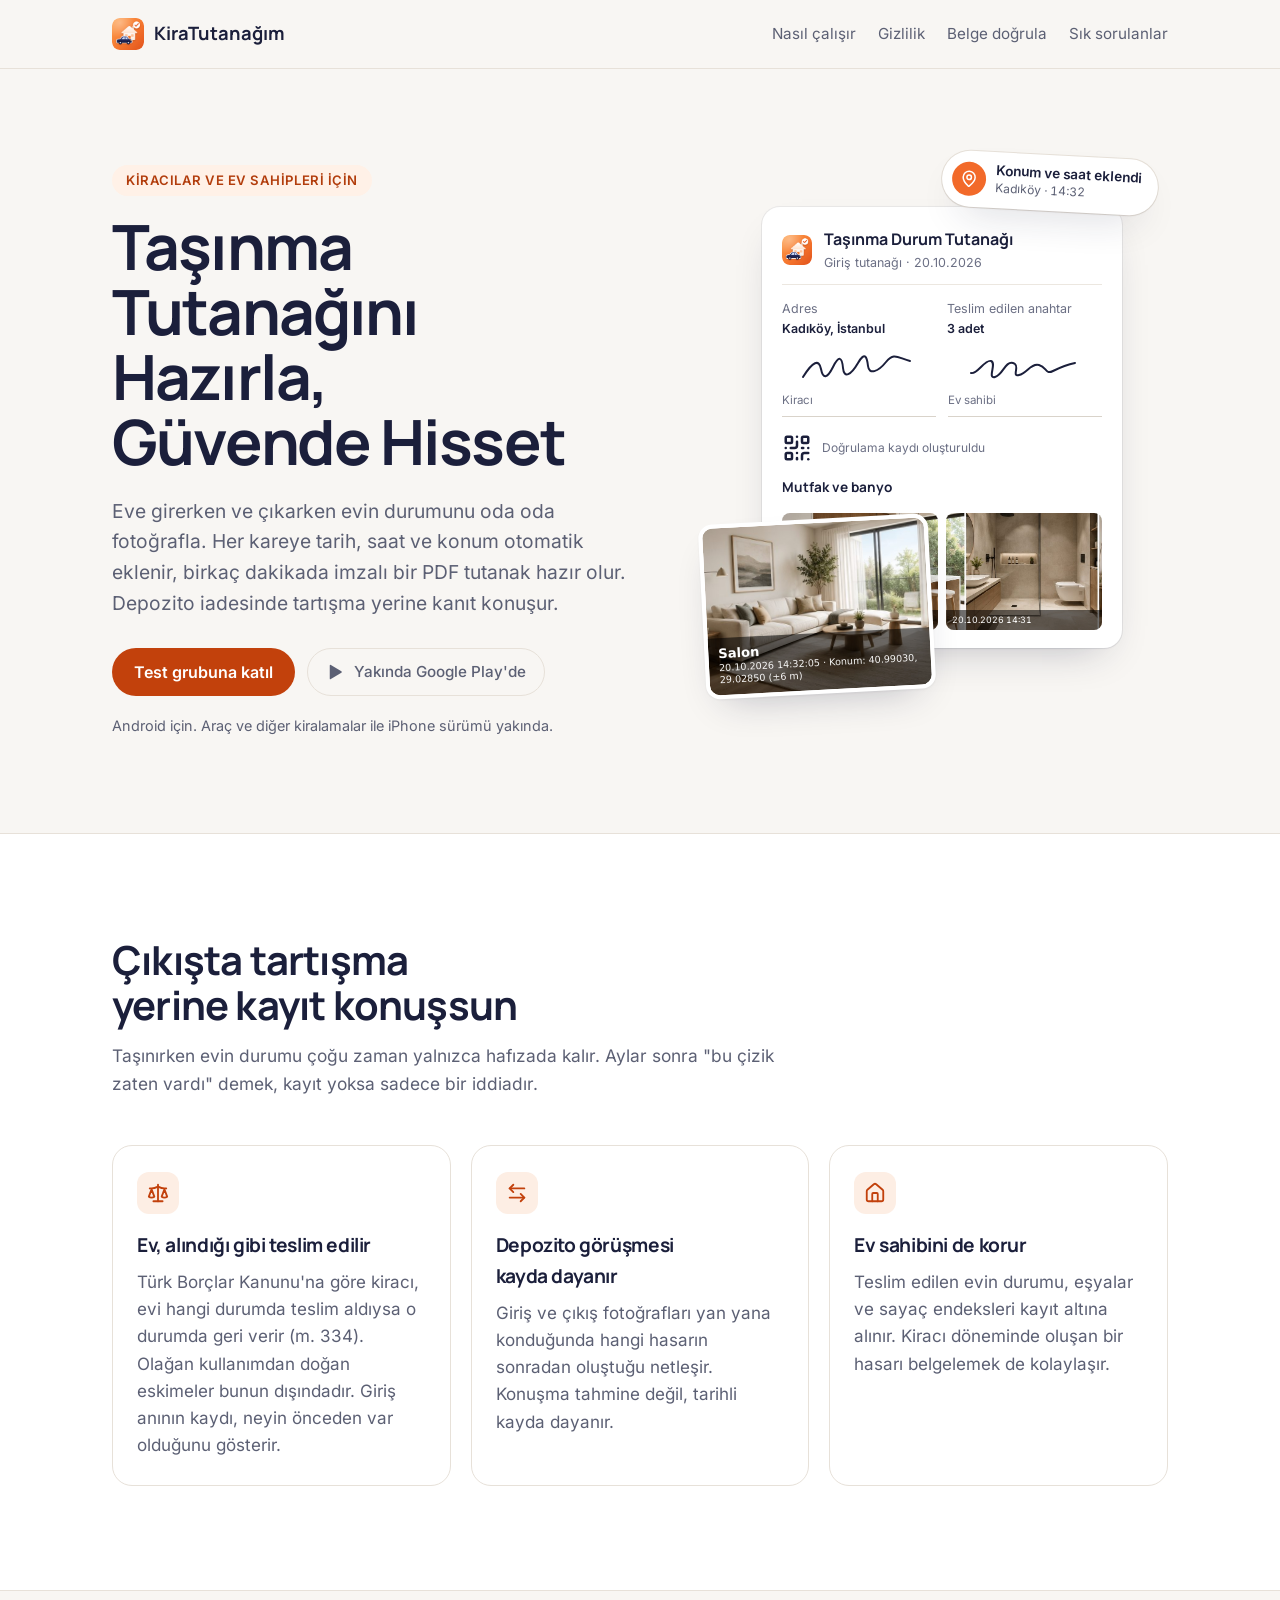
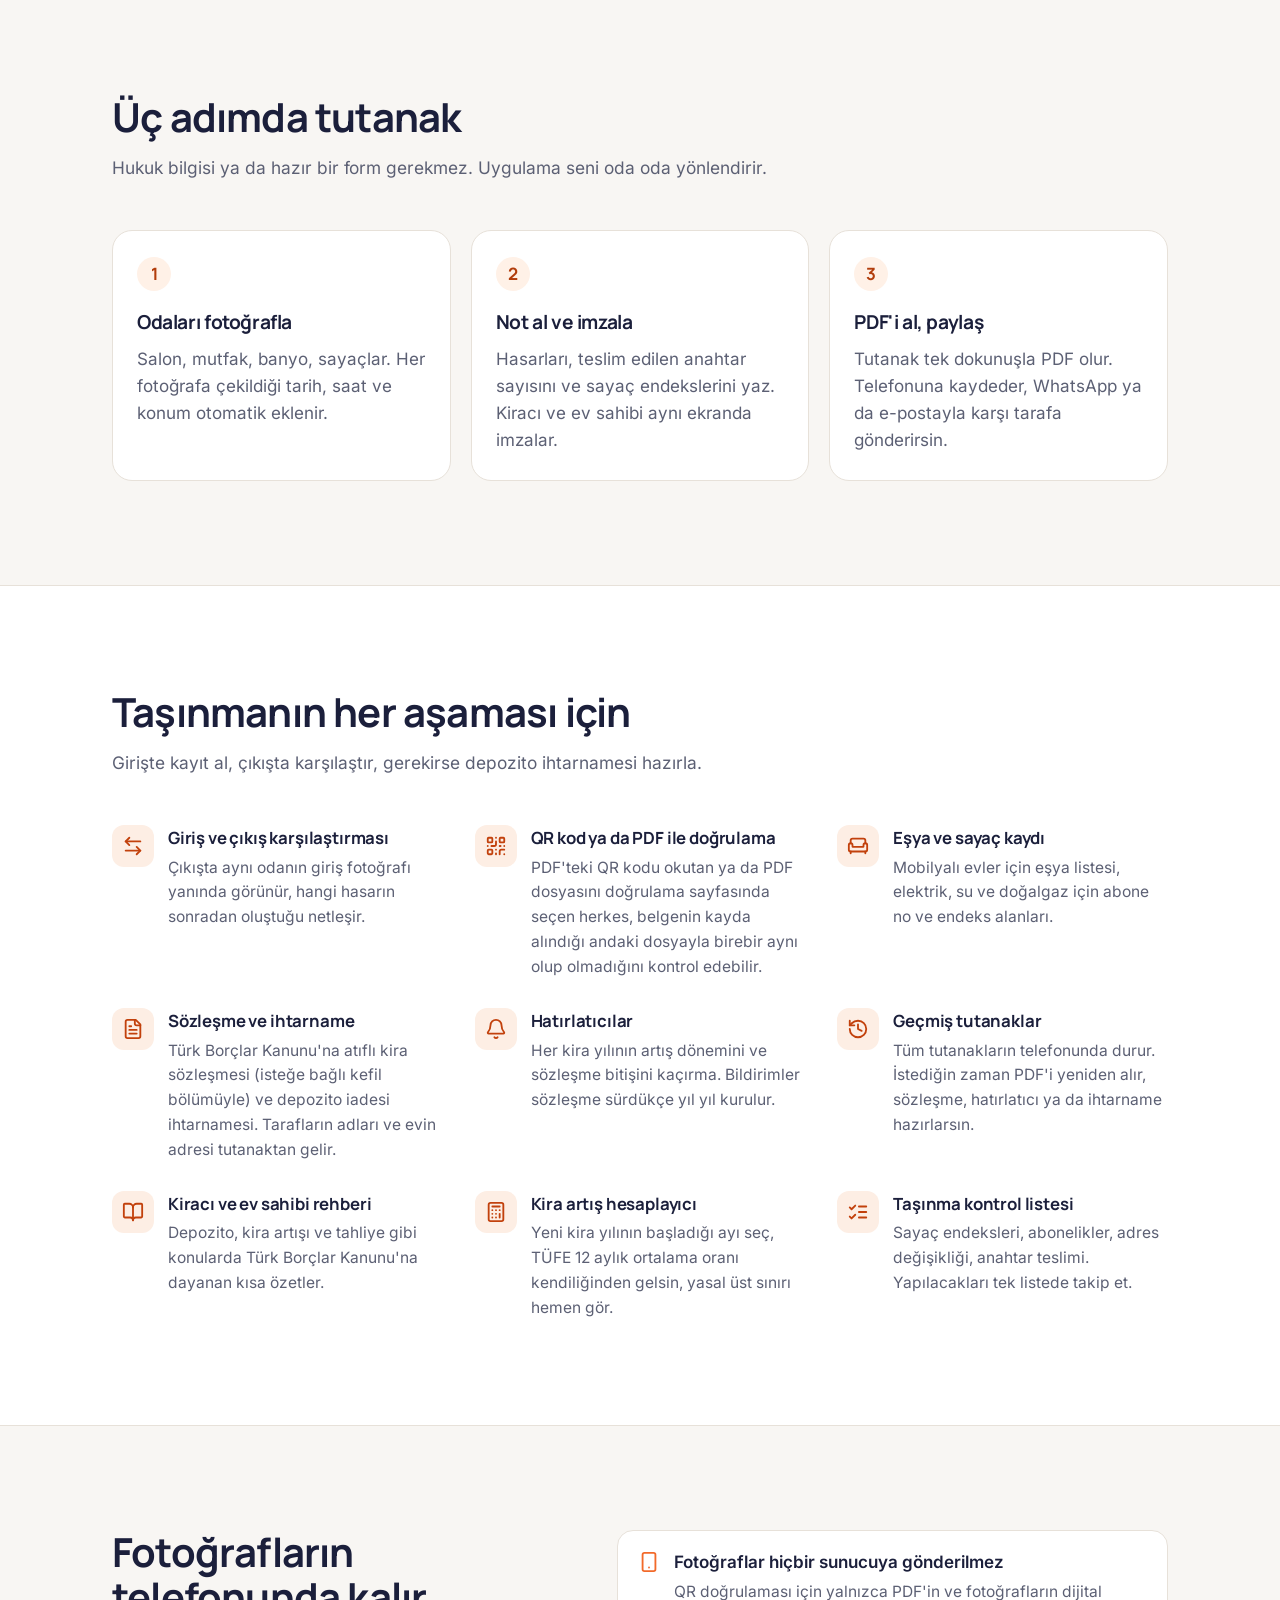
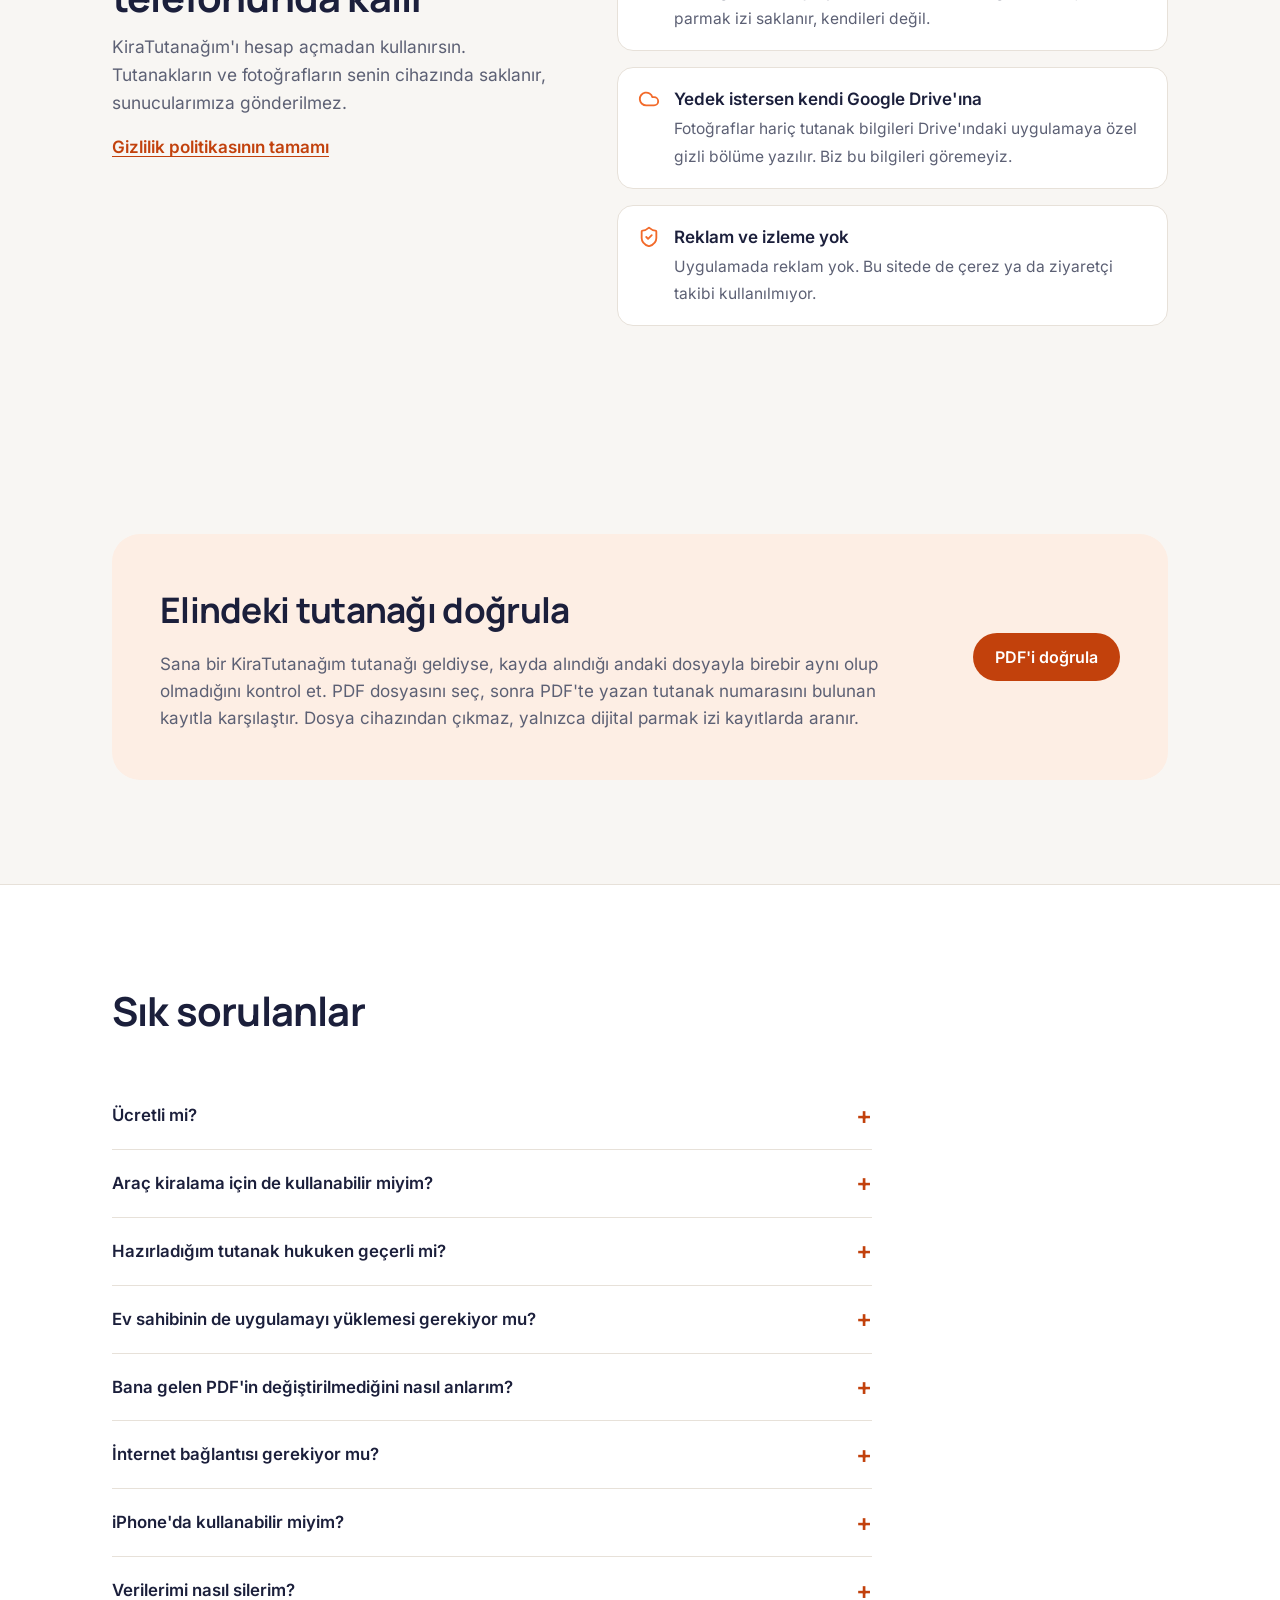
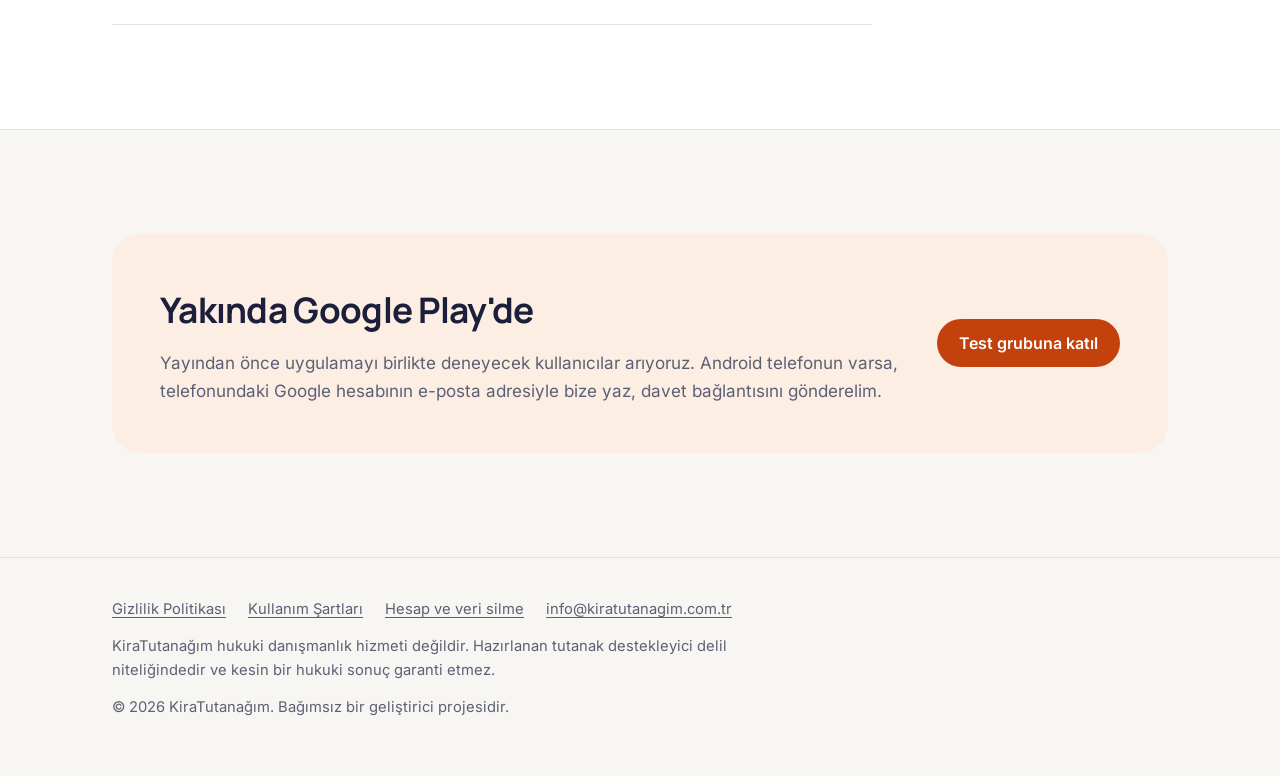
==== index.html @ 094bac18 "Site: doğrulama iddiaları gerçekte yapılanla birebir, ziyaretçi verisi KVKK bölümünde, Android yedeğ" ====
<!doctype html>
<html lang="tr">
<head>
<meta charset="utf-8">
<meta name="viewport" content="width=device-width, initial-scale=1">
<title>KiraTutanağım | Fotoğraflı, zaman damgalı taşınma tutanağı</title>
<meta name="description" content="Eve girerken ve çıkarken evin durumunu fotoğrafla. Her kareye tarih, saat ve konum eklenir, birkaç dakikada imzalı bir PDF tutanak hazır olur.">
<link rel="canonical" href="https://kiratutanagim.com.tr/">
<meta property="og:type" content="website">
<meta property="og:locale" content="tr_TR">
<meta property="og:site_name" content="KiraTutanağım">
<meta property="og:title" content="KiraTutanağım | Taşınma Tutanağını Hazırla, Güvende Hisset">
<meta property="og:description" content="Fotoğraflı, tarih ve konum damgalı taşınma tutanağını birkaç dakikada PDF olarak hazırla.">
<meta property="og:url" content="https://kiratutanagim.com.tr/">
<meta property="og:image" content="https://kiratutanagim.com.tr/assets/img/og.jpg">
<meta name="twitter:card" content="summary_large_image">
<meta name="theme-color" content="#f7f7f5" media="(prefers-color-scheme: light)">
<meta name="theme-color" content="#0e0f14" media="(prefers-color-scheme: dark)">
<link rel="icon" type="image/png" sizes="32x32" href="assets/img/favicon-32.png">
<link rel="apple-touch-icon" href="assets/img/apple-touch-icon.png">
<link rel="stylesheet" href="assets/site.css">
<script type="application/ld+json">{"@context":"https://schema.org","@type":"WebSite","name":"KiraTutanağım","alternateName":"Kira Tutanağım","url":"https://kiratutanagim.com.tr/","inLanguage":"tr-TR"}</script>
</head>
<body>

<svg width="0" height="0" style="position:absolute" aria-hidden="true">
  <defs>
    <symbol id="i-camera" viewBox="0 0 24 24" fill="none" stroke="currentColor" stroke-width="2" stroke-linecap="round" stroke-linejoin="round"><path d="M14.5 4h-5L7 7H4a2 2 0 0 0-2 2v9a2 2 0 0 0 2 2h16a2 2 0 0 0 2-2V9a2 2 0 0 0-2-2h-3l-2.5-3z"/><circle cx="12" cy="13" r="3"/></symbol>
    <symbol id="i-compare" viewBox="0 0 24 24" fill="none" stroke="currentColor" stroke-width="2" stroke-linecap="round" stroke-linejoin="round"><path d="M8 3 4 7l4 4"/><path d="M4 7h16"/><path d="m16 21 4-4-4-4"/><path d="M20 17H4"/></symbol>
    <symbol id="i-qr" viewBox="0 0 24 24" fill="none" stroke="currentColor" stroke-width="2" stroke-linecap="round" stroke-linejoin="round"><rect width="5" height="5" x="3" y="3" rx="1"/><rect width="5" height="5" x="16" y="3" rx="1"/><rect width="5" height="5" x="3" y="16" rx="1"/><path d="M21 16h-3a2 2 0 0 0-2 2v3"/><path d="M21 21v.01"/><path d="M12 7v3a2 2 0 0 1-2 2H7"/><path d="M3 12h.01"/><path d="M12 3h.01"/><path d="M12 16v.01"/><path d="M16 12h1"/><path d="M21 12v.01"/><path d="M12 21v-1"/></symbol>
    <symbol id="i-sofa" viewBox="0 0 24 24" fill="none" stroke="currentColor" stroke-width="2" stroke-linecap="round" stroke-linejoin="round"><path d="M20 9V6a2 2 0 0 0-2-2H6a2 2 0 0 0-2 2v3"/><path d="M2 16a2 2 0 0 0 2 2h16a2 2 0 0 0 2-2v-5a2 2 0 0 0-4 0v1.5a.5.5 0 0 1-.5.5h-11a.5.5 0 0 1-.5-.5V11a2 2 0 0 0-4 0z"/><path d="M4 18v2"/><path d="M20 18v2"/></symbol>
    <symbol id="i-file" viewBox="0 0 24 24" fill="none" stroke="currentColor" stroke-width="2" stroke-linecap="round" stroke-linejoin="round"><path d="M15 2H6a2 2 0 0 0-2 2v16a2 2 0 0 0 2 2h12a2 2 0 0 0 2-2V7Z"/><path d="M14 2v4a2 2 0 0 0 2 2h4"/><path d="M10 9H8"/><path d="M16 13H8"/><path d="M16 17H8"/></symbol>
    <symbol id="i-bell" viewBox="0 0 24 24" fill="none" stroke="currentColor" stroke-width="2" stroke-linecap="round" stroke-linejoin="round"><path d="M10.268 21a2 2 0 0 0 3.464 0"/><path d="M3.262 15.326A1 1 0 0 0 4 17h16a1 1 0 0 0 .74-1.673C19.41 13.956 18 12.499 18 8A6 6 0 0 0 6 8c0 4.499-1.411 5.956-2.738 7.326"/></symbol>
    <symbol id="i-phone" viewBox="0 0 24 24" fill="none" stroke="currentColor" stroke-width="2" stroke-linecap="round" stroke-linejoin="round"><rect width="14" height="20" x="5" y="2" rx="2"/><path d="M12 18h.01"/></symbol>
    <symbol id="i-cloud" viewBox="0 0 24 24" fill="none" stroke="currentColor" stroke-width="2" stroke-linecap="round" stroke-linejoin="round"><path d="M17.5 19H9a7 7 0 1 1 6.71-9h1.79a4.5 4.5 0 1 1 0 9Z"/></symbol>
    <symbol id="i-shield" viewBox="0 0 24 24" fill="none" stroke="currentColor" stroke-width="2" stroke-linecap="round" stroke-linejoin="round"><path d="M20 13c0 5-3.5 7.5-7.66 8.95a1 1 0 0 1-.67-.01C7.5 20.5 4 18 4 13V6a1 1 0 0 1 1-1c2 0 4.5-1.2 6.24-2.72a1.17 1.17 0 0 1 1.52 0C14.51 3.81 17 5 19 5a1 1 0 0 1 1 1z"/><path d="m9 12 2 2 4-4"/></symbol>
    <symbol id="i-history" viewBox="0 0 24 24" fill="none" stroke="currentColor" stroke-width="2" stroke-linecap="round" stroke-linejoin="round"><path d="M3 12a9 9 0 1 0 9-9 9.75 9.75 0 0 0-6.74 2.74L3 8"/><path d="M3 3v5h5"/><path d="M12 7v5l4 2"/></symbol>
    <symbol id="i-play" viewBox="0 0 24 24" fill="currentColor"><path d="M5 3.5v17a1 1 0 0 0 1.5.86l14-8.5a1 1 0 0 0 0-1.72l-14-8.5A1 1 0 0 0 5 3.5Z"/></symbol>
    <symbol id="i-pin" viewBox="0 0 24 24" fill="none" stroke="currentColor" stroke-width="2" stroke-linecap="round" stroke-linejoin="round"><path d="M20 10c0 4.993-5.539 10.193-7.399 11.799a1 1 0 0 1-1.202 0C9.539 20.193 4 14.993 4 10a8 8 0 0 1 16 0"/><circle cx="12" cy="10" r="3"/></symbol>
    <symbol id="i-book" viewBox="0 0 24 24" fill="none" stroke="currentColor" stroke-width="2" stroke-linecap="round" stroke-linejoin="round"><path d="M12 7v14"/><path d="M3 18a1 1 0 0 1-1-1V4a1 1 0 0 1 1-1h5a4 4 0 0 1 4 4 4 4 0 0 1 4-4h5a1 1 0 0 1 1 1v13a1 1 0 0 1-1 1h-6a3 3 0 0 0-3 3 3 3 0 0 0-3-3z"/></symbol>
    <symbol id="i-calc" viewBox="0 0 24 24" fill="none" stroke="currentColor" stroke-width="2" stroke-linecap="round" stroke-linejoin="round"><rect width="16" height="20" x="4" y="2" rx="2"/><path d="M8 6h8"/><path d="M16 14v4"/><path d="M16 10h.01"/><path d="M12 10h.01"/><path d="M8 10h.01"/><path d="M12 14h.01"/><path d="M8 14h.01"/><path d="M12 18h.01"/><path d="M8 18h.01"/></symbol>
    <symbol id="i-list" viewBox="0 0 24 24" fill="none" stroke="currentColor" stroke-width="2" stroke-linecap="round" stroke-linejoin="round"><path d="m3 17 2 2 4-4"/><path d="m3 7 2 2 4-4"/><path d="M13 6h8"/><path d="M13 12h8"/><path d="M13 18h8"/></symbol>
    <symbol id="i-scale" viewBox="0 0 24 24" fill="none" stroke="currentColor" stroke-width="2" stroke-linecap="round" stroke-linejoin="round"><path d="m16 16 3-8 3 8c-.87.65-1.92 1-3 1s-2.13-.35-3-1Z"/><path d="m2 16 3-8 3 8c-.87.65-1.92 1-3 1s-2.13-.35-3-1Z"/><path d="M7 21h10"/><path d="M12 3v18"/><path d="M3 7h2c2 0 5-1 7-2 2 1 5 2 7 2h2"/></symbol>
    <symbol id="i-house" viewBox="0 0 24 24" fill="none" stroke="currentColor" stroke-width="2" stroke-linecap="round" stroke-linejoin="round"><path d="M15 21v-8a1 1 0 0 0-1-1h-4a1 1 0 0 0-1 1v8"/><path d="M3 10a2 2 0 0 1 .709-1.528l7-5.999a2 2 0 0 1 2.582 0l7 5.999A2 2 0 0 1 21 10v9a2 2 0 0 1-2 2H5a2 2 0 0 1-2-2z"/></symbol>
  </defs>
</svg>

<header class="site-header">
  <div class="wrap">
    <a class="brand" href="./"><img src="assets/img/icon-192.png" alt="" width="32" height="32">KiraTutanağım</a>
    <nav class="site-nav" aria-label="Ana menü">
      <a class="nav-optional" href="#nasil">Nasıl çalışır</a>
      <a href="gizlilik/">Gizlilik</a>
      <a href="#dogrula">Belge doğrula</a>
      <a href="#sss">Sık sorulanlar</a>
    </nav>
  </div>
</header>

<main>
  <section class="hero">
    <div class="wrap">
      <div>
        <span class="eyebrow">Kiracılar ve ev sahipleri için</span>
        <h1>Taşınma Tutanağını Hazırla, Güvende Hisset</h1>
        <p class="lead">Eve girerken ve çıkarken evin durumunu oda oda fotoğrafla. Her kareye tarih, saat ve konum otomatik eklenir, birkaç dakikada imzalı bir PDF tutanak hazır olur. Depozito iadesinde tartışma yerine kanıt konuşur.</p>
        <div class="cta-row">
          <a class="btn btn-primary" href="mailto:info@kiratutanagim.com.tr?subject=Test%20grubuna%20kat%C4%B1lmak%20istiyorum&amp;body=Merhaba%2C%20KiraKan%C4%B1t%20kapal%C4%B1%20testine%20kat%C4%B1lmak%20istiyorum.%0A%0AAndroid%20telefonumdaki%20Google%20hesab%C4%B1m%C4%B1n%20e-postas%C4%B1%3A%20">Test grubuna katıl</a>
          <span class="play-soon"><svg class="icon" aria-hidden="true"><use href="#i-play"/></svg>Yakında Google Play'de</span>
        </div>
        <p class="note">Android için. Araç ve diğer kiralamalar ile iPhone sürümü yakında.</p>
      </div>

      <div class="hero-visual">
        <div class="doc-card" role="img" aria-label="Örnek bir KiraTutanağım tutanağı: oda fotoğrafları, iki tarafın imzası ve doğrulama kodu.">
          <div class="doc-head">
            <img src="assets/img/icon-192.png" alt="" width="30" height="30">
            <div><strong>Taşınma Durum Tutanağı</strong><span>Giriş tutanağı · 20.10.2026</span></div>
          </div>
          <div class="doc-meta">
            <div><span>Adres</span><b>Kadıköy, İstanbul</b></div>
            <div><span>Teslim edilen anahtar</span><b>3 adet</b></div>
          </div>
          <div class="doc-sign">
            <div><svg viewBox="0 0 120 34" aria-hidden="true"><path d="M4 24c10-16 16-18 18-8s6 10 12-2 9-10 10 1 8 7 15-5 9-6 10 3 10 6 18-4 12-4 24-1"/></svg><small>Kiracı</small></div>
            <div><svg viewBox="0 0 120 34" aria-hidden="true"><path d="M6 20c6 2 14-14 20-12s-4 18 4 16 10-16 18-14-2 14 6 12 12-12 20-10 6 10 14 6 12-6 22-8"/></svg><small>Ev sahibi</small></div>
          </div>
          <div class="doc-foot">
            <svg class="doc-qr" aria-hidden="true"><use href="#i-qr"/></svg>
            <span>Doğrulama kaydı oluşturuldu</span>
          </div>
          <div class="doc-room">Mutfak ve banyo</div>
          <div class="doc-photos">
            <div class="doc-photo"><img src="assets/img/mutfak.jpg" alt="" width="512" height="512"><span>20.10.2026 14:28</span></div>
            <div class="doc-photo"><img src="assets/img/banyo.jpg" alt="" width="512" height="512"><span>20.10.2026 14:31</span></div>
          </div>
        </div>
        <figure class="stamp-card">
          <div class="photo">
            <img src="assets/img/salon.jpg" width="512" height="512" alt="Uygulamayla çekilmiş örnek bir salon fotoğrafı.">
            <div class="banner"><strong>Salon</strong><span>20.10.2026 14:32:05 · Konum: 40.99030, 29.02850 (±6 m)</span></div>
          </div>
        </figure>
        <div class="float-badge" aria-hidden="true">
          <span class="float-badge__icon"><svg class="icon"><use href="#i-pin"/></svg></span>
          <span><strong>Konum ve saat eklendi</strong><small>Kadıköy · 14:32</small></span>
        </div>
      </div>
    </div>
  </section>

  <section class="section section-alt">
    <div class="wrap">
      <div class="section-head">
        <h2>Çıkışta tartışma yerine kayıt konuşsun</h2>
        <p>Taşınırken evin durumu çoğu zaman yalnızca hafızada kalır. Aylar sonra "bu çizik zaten vardı" demek, kayıt yoksa sadece bir iddiadır.</p>
      </div>
      <ul class="steps">
        <li class="step">
          <span class="feature-icon"><svg class="icon" aria-hidden="true"><use href="#i-scale"/></svg></span>
          <h3>Ev, alındığı gibi teslim edilir</h3>
          <p>Türk Borçlar Kanunu'na göre kiracı, evi hangi durumda teslim aldıysa o durumda geri verir (m. 334). Olağan kullanımdan doğan eskimeler bunun dışındadır. Giriş anının kaydı, neyin önceden var olduğunu gösterir.</p>
        </li>
        <li class="step">
          <span class="feature-icon"><svg class="icon" aria-hidden="true"><use href="#i-compare"/></svg></span>
          <h3>Depozito görüşmesi kayda dayanır</h3>
          <p>Giriş ve çıkış fotoğrafları yan yana konduğunda hangi hasarın sonradan oluştuğu netleşir. Konuşma tahmine değil, tarihli kayda dayanır.</p>
        </li>
        <li class="step">
          <span class="feature-icon"><svg class="icon" aria-hidden="true"><use href="#i-house"/></svg></span>
          <h3>Ev sahibini de korur</h3>
          <p>Teslim edilen evin durumu, eşyalar ve sayaç endeksleri kayıt altına alınır. Kiracı döneminde oluşan bir hasarı belgelemek de kolaylaşır.</p>
        </li>
      </ul>
    </div>
  </section>

  <section class="section" id="nasil">
    <div class="wrap">
      <div class="section-head">
        <h2>Üç adımda tutanak</h2>
        <p>Hukuk bilgisi ya da hazır bir form gerekmez. Uygulama seni oda oda yönlendirir.</p>
      </div>
      <ol class="steps">
        <li class="step">
          <span class="step-num">1</span>
          <h3>Odaları fotoğrafla</h3>
          <p>Salon, mutfak, banyo, sayaçlar. Her fotoğrafa çekildiği tarih, saat ve konum otomatik eklenir.</p>
        </li>
        <li class="step">
          <span class="step-num">2</span>
          <h3>Not al ve imzala</h3>
          <p>Hasarları, teslim edilen anahtar sayısını ve sayaç endekslerini yaz. Kiracı ve ev sahibi aynı ekranda imzalar.</p>
        </li>
        <li class="step">
          <span class="step-num">3</span>
          <h3>PDF'i al, paylaş</h3>
          <p>Tutanak tek dokunuşla PDF olur. Telefonuna kaydeder, WhatsApp ya da e-postayla karşı tarafa gönderirsin.</p>
        </li>
      </ol>
    </div>
  </section>

  <section class="section section-alt">
    <div class="wrap">
        <div class="section-head">
          <h2>Taşınmanın her aşaması için</h2>
          <p>Girişte kayıt al, çıkışta karşılaştır, gerekirse depozito ihtarnamesi hazırla.</p>
        </div>
        <ul class="feature-list">
          <li><span class="feature-icon"><svg class="icon" aria-hidden="true"><use href="#i-compare"/></svg></span><div><h3>Giriş ve çıkış karşılaştırması</h3><p>Çıkışta aynı odanın giriş fotoğrafı yanında görünür, hangi hasarın sonradan oluştuğu netleşir.</p></div></li>
          <li><span class="feature-icon"><svg class="icon" aria-hidden="true"><use href="#i-qr"/></svg></span><div><h3>QR kod ya da PDF ile doğrulama</h3><p>PDF'teki QR kodu okutan ya da PDF dosyasını doğrulama sayfasında seçen herkes, belgenin kayda alındığı andaki dosyayla birebir aynı olup olmadığını kontrol edebilir.</p></div></li>
          <li><span class="feature-icon"><svg class="icon" aria-hidden="true"><use href="#i-sofa"/></svg></span><div><h3>Eşya ve sayaç kaydı</h3><p>Mobilyalı evler için eşya listesi, elektrik, su ve doğalgaz için abone no ve endeks alanları.</p></div></li>
          <li><span class="feature-icon"><svg class="icon" aria-hidden="true"><use href="#i-file"/></svg></span><div><h3>Sözleşme ve ihtarname</h3><p>Türk Borçlar Kanunu'na atıflı kira sözleşmesi (isteğe bağlı kefil bölümüyle) ve depozito iadesi ihtarnamesi. Tarafların adları ve evin adresi tutanaktan gelir.</p></div></li>
          <li><span class="feature-icon"><svg class="icon" aria-hidden="true"><use href="#i-bell"/></svg></span><div><h3>Hatırlatıcılar</h3><p>Her kira yılının artış dönemini ve sözleşme bitişini kaçırma. Bildirimler sözleşme sürdükçe yıl yıl kurulur.</p></div></li>
          <li><span class="feature-icon"><svg class="icon" aria-hidden="true"><use href="#i-history"/></svg></span><div><h3>Geçmiş tutanaklar</h3><p>Tüm tutanakların telefonunda durur. İstediğin zaman PDF'i yeniden alır, sözleşme, hatırlatıcı ya da ihtarname hazırlarsın.</p></div></li>
          <li><span class="feature-icon"><svg class="icon" aria-hidden="true"><use href="#i-book"/></svg></span><div><h3>Kiracı ve ev sahibi rehberi</h3><p>Depozito, kira artışı ve tahliye gibi konularda Türk Borçlar Kanunu'na dayanan kısa özetler.</p></div></li>
          <li><span class="feature-icon"><svg class="icon" aria-hidden="true"><use href="#i-calc"/></svg></span><div><h3>Kira artış hesaplayıcı</h3><p>Yeni kira yılının başladığı ayı seç, TÜFE 12 aylık ortalama oranı kendiliğinden gelsin, yasal üst sınırı hemen gör.</p></div></li>
          <li><span class="feature-icon"><svg class="icon" aria-hidden="true"><use href="#i-list"/></svg></span><div><h3>Taşınma kontrol listesi</h3><p>Sayaç endeksleri, abonelikler, adres değişikliği, anahtar teslimi. Yapılacakları tek listede takip et.</p></div></li>
        </ul>
    </div>
  </section>

  <section class="section">
    <div class="wrap privacy">
      <div class="section-head">
        <h2>Fotoğrafların telefonunda kalır</h2>
        <p>KiraTutanağım'ı hesap açmadan kullanırsın. Tutanakların ve fotoğrafların senin cihazında saklanır, sunucularımıza gönderilmez.</p>
        <a class="more-link" href="gizlilik/">Gizlilik politikasının tamamı</a>
      </div>
      <ul class="privacy-points">
        <li><svg class="icon" aria-hidden="true"><use href="#i-phone"/></svg><div><strong>Fotoğraflar hiçbir sunucuya gönderilmez</strong><span>QR doğrulaması için yalnızca PDF'in ve fotoğrafların dijital parmak izi saklanır, kendileri değil.</span></div></li>
        <li><svg class="icon" aria-hidden="true"><use href="#i-cloud"/></svg><div><strong>Yedek istersen kendi Google Drive'ına</strong><span>Fotoğraflar hariç tutanak bilgileri Drive'ındaki uygulamaya özel gizli bölüme yazılır. Biz bu bilgileri göremeyiz.</span></div></li>
        <li><svg class="icon" aria-hidden="true"><use href="#i-shield"/></svg><div><strong>Reklam ve izleme yok</strong><span>Uygulamada reklam yok. Bu sitede de çerez ya da ziyaretçi takibi kullanılmıyor.</span></div></li>
      </ul>
    </div>
  </section>

  <section class="section" id="dogrula">
    <div class="wrap">
      <div class="cta-band">
        <div>
          <h2>Elindeki tutanağı doğrula</h2>
          <p>Sana bir KiraTutanağım tutanağı geldiyse, kayda alındığı andaki dosyayla birebir aynı olup olmadığını kontrol et. PDF dosyasını seç, sonra PDF'te yazan tutanak numarasını bulunan kayıtla karşılaştır. Dosya cihazından çıkmaz, yalnızca dijital parmak izi kayıtlarda aranır.</p>
        </div>
        <a class="btn btn-primary" href="https://dogrula.kiratutanagim.com.tr/">PDF'i doğrula</a>
      </div>
    </div>
  </section>

  <section class="section section-alt" id="sss">
    <div class="wrap">
      <div class="section-head"><h2>Sık sorulanlar</h2></div>
      <div class="faq">
        <details>
          <summary>Ücretli mi?</summary>
          <p>Uygulamayı indirmek ve tutanak hazırlamak ücretsiz. Tamamlanan tutanağın PDF'ini almak için tek seferlik bir ücret olacak. Fiyat, ödeme yapmadan önce uygulamada açıkça gösterilir. Test sürecinde ücret alınmıyor.</p>
        </details>
        <details>
          <summary>Araç kiralama için de kullanabilir miyim?</summary>
          <p>Şimdilik ev kiralamaları için tasarlandı. Araç ve diğer kiralama türleri için tutanaklar yakında eklenecek.</p>
        </details>
        <details>
          <summary>Hazırladığım tutanak hukuken geçerli mi?</summary>
          <p>Tutanak bir anlaşmazlıkta destekleyici delil olarak kullanılabilir, ne ölçüde dikkate alınacağını hakim takdir eder. Ekranda atılan imza ıslak imza yerine geçmez. PDF'in çıktısını iki taraf ayrıca elle de imzalarsa belgenin delil değeri artar. Hiçbir uygulama kesin bir hukuki sonuç garanti edemez. Ciddi bir uyuşmazlıkta bir avukata danışmanı öneririz.</p>
        </details>
        <details>
          <summary>Ev sahibinin de uygulamayı yüklemesi gerekiyor mu?</summary>
          <p>Hayır. Tutanağı tek telefondan hazırlayıp iki tarafın imzasını aynı ekranda alabilirsin. Karşı tarafa PDF'i göndermen yeterli.</p>
        </details>
        <details>
          <summary>Bana gelen PDF'in değiştirilmediğini nasıl anlarım?</summary>
          <p>PDF'teki QR kodu telefonunla okut ya da PDF dosyasını <a href="https://dogrula.kiratutanagim.com.tr/">doğrulama sayfasında</a> seç. Dosya, tutanak kaydedilirken kayda alınan dosyayla birebir aynıysa sayfa bunu kayıt tarihiyle gösterir. QR kod okutmadan doğrularken sayfanın bulduğu tutanak numarasının PDF'te yazan numarayla aynı olduğuna bak. Yazdırılıp taranmış kopyalar ve üzerinde değişiklik yapılmış dosyalar eşleşmez. Kira sözleşmesi ve ihtarname PDF'leri bu sistemde kayıtlı değildir.</p>
        </details>
        <details>
          <summary>İnternet bağlantısı gerekiyor mu?</summary>
          <p>Fotoğraf çekmek ve tutanak hazırlamak için gerekmez. QR doğrulama kaydı ve isteğe bağlı Google Drive yedeği için internet bağlantısı gerekir.</p>
        </details>
        <details>
          <summary>iPhone'da kullanabilir miyim?</summary>
          <p>Şimdilik yalnızca Android'de. iPhone sürümü planlanıyor.</p>
        </details>
        <details>
          <summary>Verilerimi nasıl silerim?</summary>
          <p>Tutanakların telefonunda durduğu için uygulamadan silebilir ya da uygulamayı kaldırabilirsin. Android yedeklemesi açıksa bir kopyası Google hesabındaki cihaz yedeğinde kalabilir. Google Drive yedeği ve diğer kayıtlar için <a href="hesap-silme/">hesap ve veri silme</a> sayfasına bak.</p>
        </details>
      </div>
    </div>
  </section>

  <section class="section">
    <div class="wrap">
      <div class="cta-band">
        <div>
          <h2>Yakında Google Play'de</h2>
          <p>Yayından önce uygulamayı birlikte deneyecek kullanıcılar arıyoruz. Android telefonun varsa, telefonundaki Google hesabının e-posta adresiyle bize yaz, davet bağlantısını gönderelim.</p>
        </div>
        <a class="btn btn-primary" href="mailto:info@kiratutanagim.com.tr?subject=Test%20grubuna%20kat%C4%B1lmak%20istiyorum&amp;body=Merhaba%2C%20KiraKan%C4%B1t%20kapal%C4%B1%20testine%20kat%C4%B1lmak%20istiyorum.%0A%0AAndroid%20telefonumdaki%20Google%20hesab%C4%B1m%C4%B1n%20e-postas%C4%B1%3A%20">Test grubuna katıl</a>
      </div>
    </div>
  </section>
</main>

<footer class="site-footer">
  <div class="wrap">
    <nav class="footer-links" aria-label="Alt menü">
      <a href="gizlilik/">Gizlilik Politikası</a>
      <a href="kullanim-sartlari/">Kullanım Şartları</a>
      <a href="hesap-silme/">Hesap ve veri silme</a>
      <a href="mailto:info@kiratutanagim.com.tr">info@kiratutanagim.com.tr</a>
    </nav>
    <p>KiraTutanağım hukuki danışmanlık hizmeti değildir. Hazırlanan tutanak destekleyici delil niteliğindedir ve kesin bir hukuki sonuç garanti etmez.</p>
    <p>© 2026 KiraTutanağım. Bağımsız bir geliştirici projesidir.</p>
  </div>
</footer>

</body>
</html>
---- assets/site.css ----
/* KiraTutanağım web sitesi. Renk ve yazı tipleri uygulamanın tasarım sistemiyle aynı. */

@font-face { font-family: 'Manrope'; font-style: normal; font-weight: 700; font-display: swap;
  src: url('fonts/manrope-latin-ext-700-normal.woff2') format('woff2');
  unicode-range: U+0100-02BA, U+02BD-02C5, U+02C7-02CC, U+02CE-02D7, U+02DD-02FF, U+0304, U+0308, U+0329, U+1D00-1DBF, U+1E00-1E9F, U+1EF2-1EFF, U+2020, U+20A0-20AB, U+20AD-20C0, U+2113, U+2C60-2C7F, U+A720-A7FF; }
@font-face { font-family: 'Manrope'; font-style: normal; font-weight: 700; font-display: swap;
  src: url('fonts/manrope-latin-700-normal.woff2') format('woff2');
  unicode-range: U+0000-00FF, U+0131, U+0152-0153, U+02BB-02BC, U+02C6, U+02DA, U+02DC, U+0304, U+0308, U+0329, U+2000-206F, U+20AC, U+2122, U+2191, U+2193, U+2212, U+2215, U+FEFF, U+FFFD; }
@font-face { font-family: 'Inter'; font-style: normal; font-weight: 400; font-display: swap;
  src: url('fonts/inter-latin-ext-400-normal.woff2') format('woff2');
  unicode-range: U+0100-02BA, U+02BD-02C5, U+02C7-02CC, U+02CE-02D7, U+02DD-02FF, U+0304, U+0308, U+0329, U+1D00-1DBF, U+1E00-1E9F, U+1EF2-1EFF, U+2020, U+20A0-20AB, U+20AD-20C0, U+2113, U+2C60-2C7F, U+A720-A7FF; }
@font-face { font-family: 'Inter'; font-style: normal; font-weight: 400; font-display: swap;
  src: url('fonts/inter-latin-400-normal.woff2') format('woff2');
  unicode-range: U+0000-00FF, U+0131, U+0152-0153, U+02BB-02BC, U+02C6, U+02DA, U+02DC, U+0304, U+0308, U+0329, U+2000-206F, U+20AC, U+2122, U+2191, U+2193, U+2212, U+2215, U+FEFF, U+FFFD; }
@font-face { font-family: 'Inter'; font-style: normal; font-weight: 500; font-display: swap;
  src: url('fonts/inter-latin-ext-500-normal.woff2') format('woff2');
  unicode-range: U+0100-02BA, U+02BD-02C5, U+02C7-02CC, U+02CE-02D7, U+02DD-02FF, U+0304, U+0308, U+0329, U+1D00-1DBF, U+1E00-1E9F, U+1EF2-1EFF, U+2020, U+20A0-20AB, U+20AD-20C0, U+2113, U+2C60-2C7F, U+A720-A7FF; }
@font-face { font-family: 'Inter'; font-style: normal; font-weight: 500; font-display: swap;
  src: url('fonts/inter-latin-500-normal.woff2') format('woff2');
  unicode-range: U+0000-00FF, U+0131, U+0152-0153, U+02BB-02BC, U+02C6, U+02DA, U+02DC, U+0304, U+0308, U+0329, U+2000-206F, U+20AC, U+2122, U+2191, U+2193, U+2212, U+2215, U+FEFF, U+FFFD; }
@font-face { font-family: 'Inter'; font-style: normal; font-weight: 600; font-display: swap;
  src: url('fonts/inter-latin-ext-600-normal.woff2') format('woff2');
  unicode-range: U+0100-02BA, U+02BD-02C5, U+02C7-02CC, U+02CE-02D7, U+02DD-02FF, U+0304, U+0308, U+0329, U+1D00-1DBF, U+1E00-1E9F, U+1EF2-1EFF, U+2020, U+20A0-20AB, U+20AD-20C0, U+2113, U+2C60-2C7F, U+A720-A7FF; }
@font-face { font-family: 'Inter'; font-style: normal; font-weight: 600; font-display: swap;
  src: url('fonts/inter-latin-600-normal.woff2') format('woff2');
  unicode-range: U+0000-00FF, U+0131, U+0152-0153, U+02BB-02BC, U+02C6, U+02DA, U+02DC, U+0304, U+0308, U+0329, U+2000-206F, U+20AC, U+2122, U+2191, U+2193, U+2212, U+2215, U+FEFF, U+FFFD; }

:root {
  color-scheme: light dark;
  --bg: #f8f6f3;
  --surface: #ffffff;
  --surface-2: #f1ede8;
  --border: #e7e1d9;
  --text: #1b1f3b;
  --text-2: #5c6074;
  --accent: #c2410c;
  --accent-ink: #ffffff;
  --accent-soft: #fdeee4;
  --seal: #f26a2a;
  --seal-ink: #b23d0c;
  --seal-bg: #fff1e7;
  --bezel: #1b1f3b;
  --shadow: 0 1px 2px rgba(27, 31, 59, 0.06), 0 18px 40px -20px rgba(27, 31, 59, 0.3);
  --font-heading: 'Manrope', system-ui, sans-serif;
  --font-body: 'Inter', system-ui, sans-serif;
  --gutter: clamp(16px, 4vw, 32px);
}

@media (prefers-color-scheme: dark) {
  :root {
    --bg: #0e1020;
    --surface: #161a33;
    --surface-2: #1c2140;
    --border: #2a2f52;
    --text: #f3f1ee;
    --text-2: #a4a8bf;
    --accent: #ff8a4c;
    --accent-ink: #0e1020;
    --accent-soft: rgba(255, 138, 76, 0.14);
    --seal: #ff9a5c;
    --seal-ink: #ffb07f;
    --seal-bg: rgba(255, 138, 76, 0.12);
    --bezel: #2e3358;
    --shadow: 0 1px 2px rgba(0, 0, 0, 0.4), 0 24px 48px -24px rgba(0, 0, 0, 0.7);
  }
}

* { box-sizing: border-box; }

html { -webkit-text-size-adjust: 100%; }

body {
  margin: 0;
  background: var(--bg);
  color: var(--text);
  font-family: var(--font-body);
  font-size: 17px;
  line-height: 1.6;
}

img { max-width: 100%; display: block; }

a { color: var(--accent); text-underline-offset: 3px; }

a:focus-visible, button:focus-visible, summary:focus-visible {
  outline: 3px solid var(--accent);
  outline-offset: 3px;
  border-radius: 6px;
}

h1, h2, h3 {
  font-family: var(--font-heading);
  font-weight: 700;
  letter-spacing: -0.02em;
  text-wrap: balance;
  margin: 0;
}

.wrap {
  width: 100%;
  max-width: 1120px;
  margin: 0 auto;
  padding-inline: var(--gutter);
}

.icon { width: 22px; height: 22px; flex: none; }

/* Üst şerit */
.site-header { border-bottom: 1px solid var(--border); }

.site-header .wrap {
  display: flex;
  align-items: center;
  justify-content: space-between;
  gap: 16px;
  min-height: 68px;
}

.brand {
  display: inline-flex;
  align-items: center;
  gap: 10px;
  color: var(--text);
  text-decoration: none;
  font-family: var(--font-heading);
  font-weight: 700;
  font-size: 1.15rem;
}

.brand img { width: 32px; height: 32px; border-radius: 8px; }

.site-nav { display: flex; gap: 22px; font-size: 0.95rem; }

.site-nav a { color: var(--text-2); text-decoration: none; }

.site-nav a:hover { color: var(--text); }

@media (max-width: 560px) {
  .site-nav .nav-optional { display: none; }
}

/* Düğmeler */
.btn {
  display: inline-flex;
  align-items: center;
  gap: 10px;
  min-height: 48px;
  padding: 0 22px;
  border-radius: 999px;
  font-weight: 600;
  font-size: 1rem;
  text-decoration: none;
}

.btn-primary { background: var(--accent); color: var(--accent-ink); }

.btn-primary:hover { filter: brightness(1.06); }

.play-soon {
  display: inline-flex;
  align-items: center;
  gap: 10px;
  min-height: 48px;
  padding: 0 18px;
  border-radius: 999px;
  border: 1px solid var(--border);
  color: var(--text-2);
  font-size: 0.95rem;
  font-weight: 500;
}

.play-soon .icon { width: 18px; height: 18px; }

/* Giriş bölümü */
.hero .wrap {
  display: grid;
  grid-template-columns: minmax(0, 1.08fr) minmax(0, 0.92fr);
  align-items: center;
  gap: clamp(32px, 6vw, 72px);
  padding-block: clamp(40px, 8vw, 96px);
}

.eyebrow {
  display: inline-block;
  margin-bottom: 18px;
  color: var(--seal-ink);
  background: var(--seal-bg);
  border-radius: 999px;
  padding: 5px 14px;
  font-size: 0.82rem;
  font-weight: 600;
  letter-spacing: 0.04em;
  text-transform: uppercase;
}

.hero h1 {
  font-size: clamp(2.3rem, 5.4vw, 3.9rem);
  line-height: 1.04;
  letter-spacing: -0.03em;
}

.hero .lead {
  margin: 22px 0 30px;
  max-width: 34em;
  color: var(--text-2);
  font-size: clamp(1.05rem, 1.6vw, 1.2rem);
}

.cta-row { display: flex; flex-wrap: wrap; align-items: center; gap: 12px; }

.hero .note { margin: 18px 0 0; color: var(--text-2); font-size: 0.9rem; }

.hero-visual {
  position: relative;
  justify-self: center;
  width: min(360px, 84vw);
  margin-bottom: 48px;
}

/* Örnek tutanak kartı: temadan bağımsız, kağıt gibi */
.doc-card {
  display: grid;
  gap: 14px;
  padding: 20px 20px 18px;
  border-radius: 18px;
  background: #ffffff;
  color: #1b1f3b;
  box-shadow: var(--shadow), 0 0 0 1px rgba(27, 31, 59, 0.06);
}

.doc-head { display: flex; align-items: center; gap: 12px; padding-bottom: 12px; border-bottom: 1px solid #ece7e0; }
.doc-head img { border-radius: 8px; }
.doc-head strong { display: block; font-family: var(--font-heading); font-size: 1rem; }
.doc-head span { display: block; color: #6b6f84; font-size: 0.78rem; }

.doc-meta { display: grid; grid-template-columns: 1fr 1fr; gap: 10px; font-size: 0.78rem; }
.doc-meta span { display: block; color: #6b6f84; }
.doc-meta b { font-weight: 600; }

.doc-room { font-family: var(--font-heading); font-weight: 700; font-size: 0.85rem; }

.doc-photos { display: grid; grid-template-columns: 1fr 1fr; gap: 8px; }
.doc-photo { position: relative; aspect-ratio: 4 / 3; border-radius: 8px; overflow: hidden; }
.doc-photo img { width: 100%; height: 100%; object-fit: cover; }
.doc-photo span {
  position: absolute; inset: auto 0 0 0; padding: 3px 6px;
  background: rgba(0, 0, 0, 0.55); color: #fff; font-size: 0.55rem;
  font-feature-settings: 'tnum' 1;
}

.doc-sign { display: grid; grid-template-columns: 1fr 1fr; gap: 12px; }
.doc-sign div { border-bottom: 1px solid #d9d3ca; }
.doc-sign svg { display: block; width: 100%; height: 34px; }
.doc-sign path { fill: none; stroke: #1b1f3b; stroke-width: 2; stroke-linecap: round; stroke-linejoin: round; }
.doc-sign small { display: block; padding: 4px 0 6px; color: #6b6f84; font-size: 0.72rem; }

.doc-foot { display: flex; align-items: center; gap: 10px; padding-top: 2px; color: #6b6f84; font-size: 0.75rem; }
.doc-qr { width: 30px; height: 30px; color: #1b1f3b; flex: none; }

.phone {
  border: 9px solid var(--bezel);
  border-radius: 40px;
  overflow: hidden;
  background: var(--bezel);
  box-shadow: var(--shadow);
}

.phone img { width: 100%; height: auto; }

/* Uygulamanın fotoğraflara bastığı damganın aynısı */
.stamp-card {
  position: absolute;
  left: -60px;
  bottom: -46px;
  width: 230px;
  margin: 0;
  border-radius: 14px;
  overflow: hidden;
  background: var(--surface);
  border: 4px solid var(--surface);
  box-shadow: var(--shadow);
  transform: rotate(-3deg);
}

.stamp-card .photo { position: relative; aspect-ratio: 4 / 3; }

.stamp-card img { width: 100%; height: 100%; object-fit: cover; border-radius: 10px; }

.stamp-card .banner {
  position: absolute;
  inset: auto 0 0 0;
  padding: 7px 10px 8px;
  background: rgba(0, 0, 0, 0.55);
  color: #ffffff;
  font-family: system-ui, sans-serif;
  line-height: 1.3;
  border-radius: 0 0 10px 10px;
  font-feature-settings: 'tnum' 1;
}

.stamp-card .banner strong { display: block; font-size: 0.82rem; font-weight: 600; }

.stamp-card .banner span { display: block; font-size: 0.6rem; opacity: 0.95; }

.float-badge {
  position: absolute;
  top: -52px;
  right: -36px;
  display: flex;
  align-items: center;
  gap: 10px;
  padding: 10px 16px 10px 10px;
  border-radius: 999px;
  background: var(--surface);
  color: var(--text);
  box-shadow: var(--shadow), 0 0 0 1px var(--border);
  transform: rotate(3deg);
}

.float-badge__icon {
  display: grid;
  place-items: center;
  width: 34px;
  height: 34px;
  border-radius: 50%;
  background: var(--seal);
  color: #ffffff;
}

.float-badge__icon .icon { width: 18px; height: 18px; }

.float-badge strong { display: block; font-size: 0.85rem; line-height: 1.2; }

.float-badge small { display: block; color: var(--text-2); font-size: 0.75rem; font-feature-settings: 'tnum' 1; }

@media (max-width: 880px) {
  .hero .wrap { grid-template-columns: 1fr; }
  .hero-visual { width: min(330px, 84vw); margin-top: 76px; margin-bottom: 64px; }
  .stamp-card { left: -18px; bottom: -56px; width: 200px; }
  .float-badge { top: -56px; right: -6px; }
}

@media (max-width: 420px) {
  .stamp-card { left: -8px; width: 184px; }
  .float-badge { right: -4px; }
}

/* Bölümler */
.section { padding-block: clamp(56px, 9vw, 104px); }

.section-alt { background: var(--surface); border-block: 1px solid var(--border); }

.section-head { max-width: 40em; margin-bottom: clamp(28px, 4vw, 48px); }

.section-head h2 { font-size: clamp(1.75rem, 3.4vw, 2.5rem); line-height: 1.12; }

.section-head p { margin: 14px 0 0; color: var(--text-2); font-size: 1.08rem; }

/* Adımlar */
.steps {
  display: grid;
  grid-template-columns: repeat(3, minmax(0, 1fr));
  gap: 20px;
  margin: 0;
  padding: 0;
  list-style: none;
}

.step {
  padding: 26px 24px;
  border-radius: 20px;
  background: var(--surface);
  border: 1px solid var(--border);
}

.step-num {
  display: inline-grid;
  place-items: center;
  width: 34px;
  height: 34px;
  margin-bottom: 16px;
  border-radius: 50%;
  background: var(--seal-bg);
  color: var(--seal-ink);
  font-family: var(--font-heading);
  font-weight: 700;
}

.step h3 { font-size: 1.2rem; margin-bottom: 8px; }

.step .feature-icon { margin-bottom: 16px; }

.step p { margin: 0; color: var(--text-2); }

@media (max-width: 820px) {
  .steps { grid-template-columns: 1fr; }
}

/* Özellikler */
.features {
  display: grid;
  grid-template-columns: minmax(0, 0.8fr) minmax(0, 1.2fr);
  align-items: center;
  gap: clamp(32px, 6vw, 72px);
}

.screens { display: flex; justify-content: center; align-items: flex-start; gap: 18px; }

.screens .phone { width: min(200px, 40vw); border-width: 7px; border-radius: 30px; }

.screens .phone:last-child { margin-top: 56px; }

.feature-list {
  display: grid;
  grid-template-columns: repeat(3, minmax(0, 1fr));
  gap: 28px 32px;
  margin: 0;
  padding: 0;
  list-style: none;
}

.feature-list li { display: grid; grid-template-columns: auto 1fr; gap: 14px; align-items: start; }

.feature-icon {
  display: grid;
  place-items: center;
  width: 42px;
  height: 42px;
  border-radius: 12px;
  background: var(--accent-soft);
  color: var(--accent);
}

.feature-list h3 { font-size: 1.05rem; margin-bottom: 4px; letter-spacing: -0.01em; }

.feature-list p { margin: 0; color: var(--text-2); font-size: 0.97rem; }

@media (max-width: 900px) {
  .feature-list { grid-template-columns: repeat(2, minmax(0, 1fr)); }
}

@media (max-width: 560px) {
  .feature-list { grid-template-columns: 1fr; }
}

/* Gizlilik şeridi */
.privacy {
  display: grid;
  grid-template-columns: minmax(0, 1fr) minmax(0, 1.25fr);
  gap: clamp(28px, 5vw, 64px);
  align-items: start;
}

.privacy-points { display: grid; gap: 16px; margin: 0; padding: 0; list-style: none; }

.privacy-points li {
  display: grid;
  grid-template-columns: auto 1fr;
  gap: 14px;
  padding: 18px 20px;
  border-radius: 16px;
  background: var(--surface);
  border: 1px solid var(--border);
}

.privacy-points .icon { color: var(--seal); margin-top: 2px; }

.privacy-points strong { display: block; margin-bottom: 2px; }

.privacy-points span { color: var(--text-2); font-size: 0.97rem; }

.more-link { display: inline-block; margin-top: 18px; font-weight: 600; }

@media (max-width: 860px) {
  .privacy { grid-template-columns: 1fr; }
}

/* Sık sorulanlar */
.faq { max-width: 760px; }

.faq details { border-bottom: 1px solid var(--border); }

.faq summary {
  display: flex;
  justify-content: space-between;
  align-items: center;
  gap: 16px;
  padding: 20px 0;
  cursor: pointer;
  list-style: none;
  font-weight: 600;
  font-size: 1.05rem;
}

.faq summary::-webkit-details-marker { display: none; }

.faq summary::after {
  content: '+';
  flex: none;
  color: var(--accent);
  font-size: 1.5rem;
  line-height: 1;
}

.faq details[open] summary::after { content: '\2212'; }

.faq details p { margin: 0 0 20px; color: var(--text-2); max-width: 62ch; }

/* Kapanış çağrısı */
.cta-band {
  display: grid;
  grid-template-columns: minmax(0, 1.4fr) auto;
  align-items: center;
  gap: 28px;
  padding: clamp(28px, 5vw, 48px);
  border-radius: 28px;
  background: var(--accent-soft);
}

.cta-band h2 { font-size: clamp(1.6rem, 3vw, 2.2rem); }

.cta-band p { margin: 12px 0 0; color: var(--text-2); max-width: 44em; }

@media (max-width: 760px) {
  .cta-band { grid-template-columns: 1fr; }
}

/* Alt bilgi */
.site-footer {
  padding-block: 40px 56px;
  border-top: 1px solid var(--border);
  color: var(--text-2);
  font-size: 0.92rem;
}

.site-footer .wrap { display: grid; gap: 14px; }

.footer-links { display: flex; flex-wrap: wrap; gap: 8px 22px; }

.footer-links a { color: var(--text-2); }

.footer-links a:hover { color: var(--text); }

.site-footer p { margin: 0; max-width: 70ch; }

/* Hukuki metin sayfaları */
.doc { max-width: 760px; padding-block: clamp(40px, 7vw, 80px); }

.doc .eyebrow { margin-bottom: 14px; }

.doc h1 { font-size: clamp(2rem, 4.4vw, 2.7rem); line-height: 1.1; }

.doc .updated { margin: 10px 0 0; color: var(--text-2); font-size: 0.95rem; }

.doc h2 { font-size: 1.3rem; margin: 2.4em 0 0.5em; }

.doc p, .doc li { max-width: 68ch; }

.doc ol, .doc ul { padding-left: 1.3em; }

.doc li + li { margin-top: 0.5em; }

.summary-card {
  margin: 28px 0 8px;
  padding: 20px 22px;
  border-radius: 16px;
  background: var(--seal-bg);
  border: 1px solid color-mix(in srgb, var(--seal) 30%, transparent);
}

.summary-card p { margin: 0; }

.method {
  margin: 18px 0;
  padding: 20px 22px;
  border-radius: 16px;
  background: var(--surface);
  border: 1px solid var(--border);
}

.method h3 { font-size: 1.08rem; margin-bottom: 8px; }

.method p:last-child, .method ol:last-child { margin-bottom: 0; }

@media (prefers-reduced-motion: reduce) {
  * { scroll-behavior: auto !important; }
}
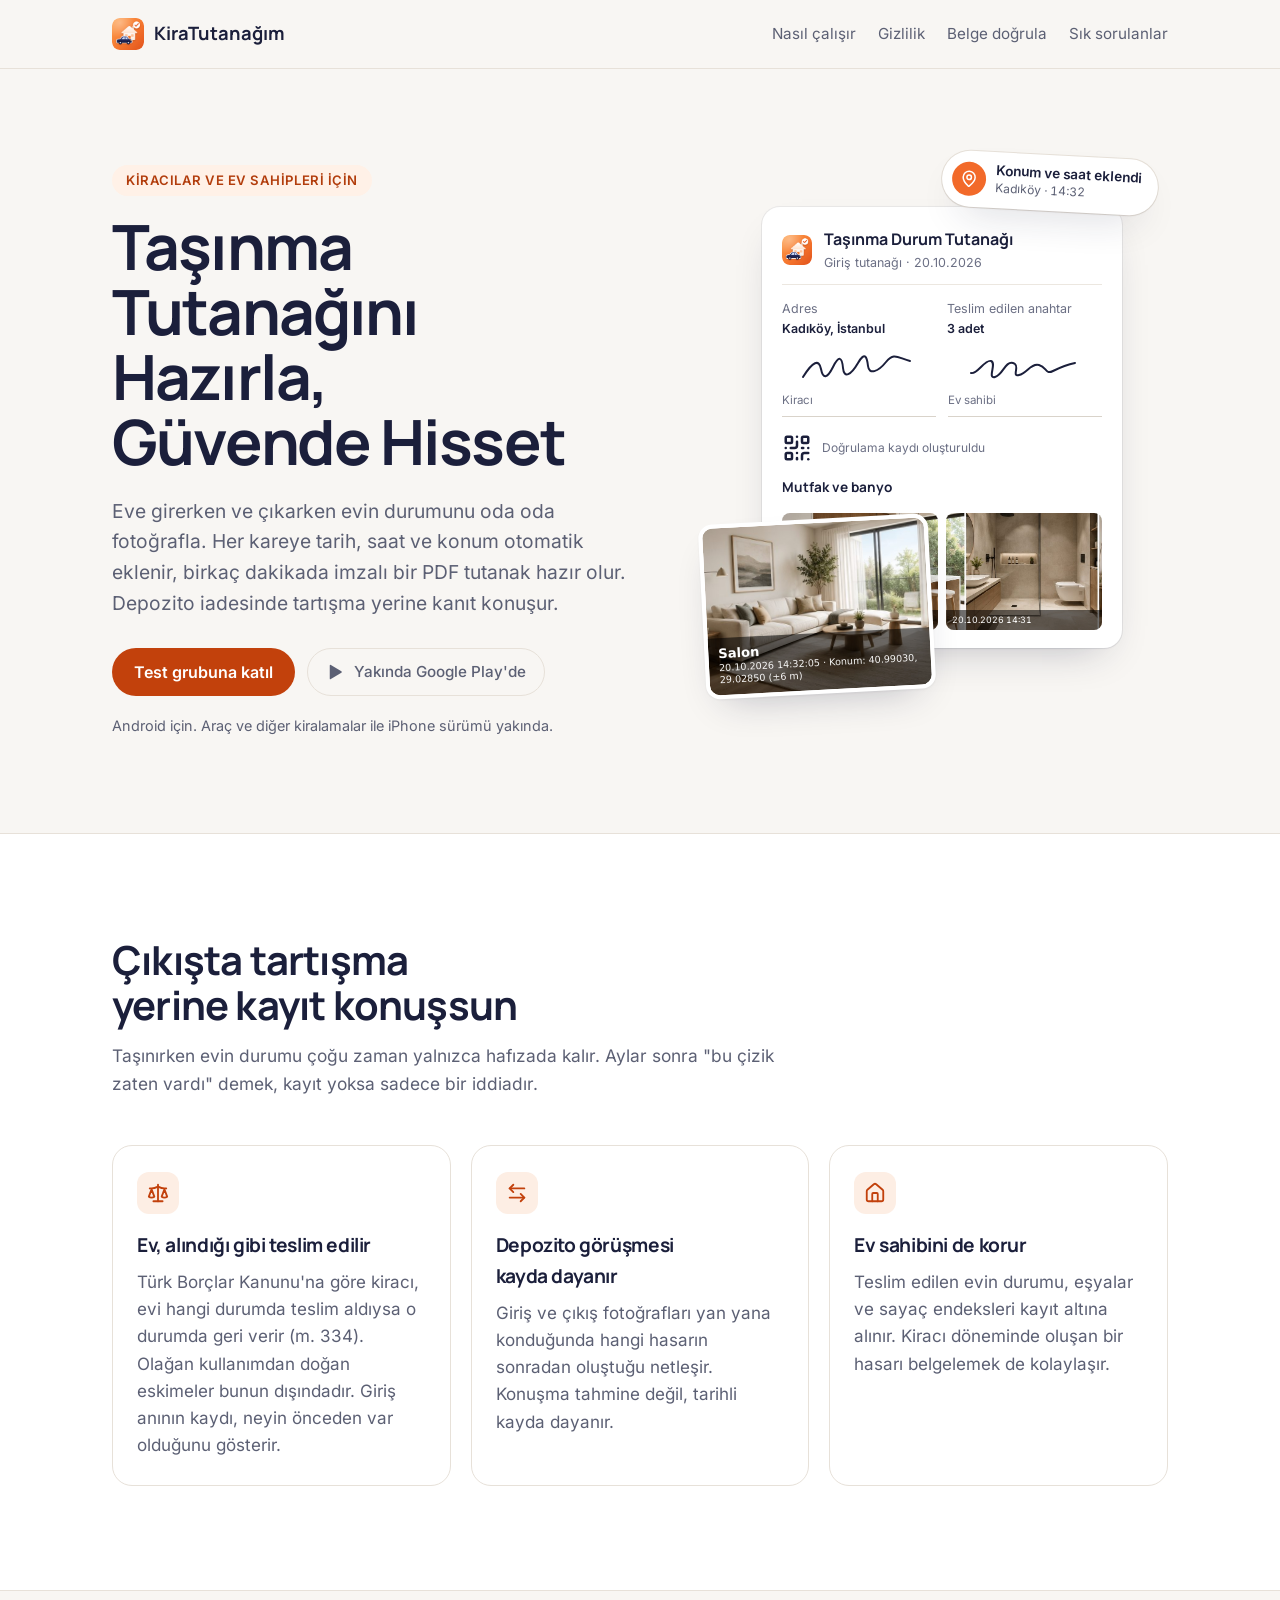
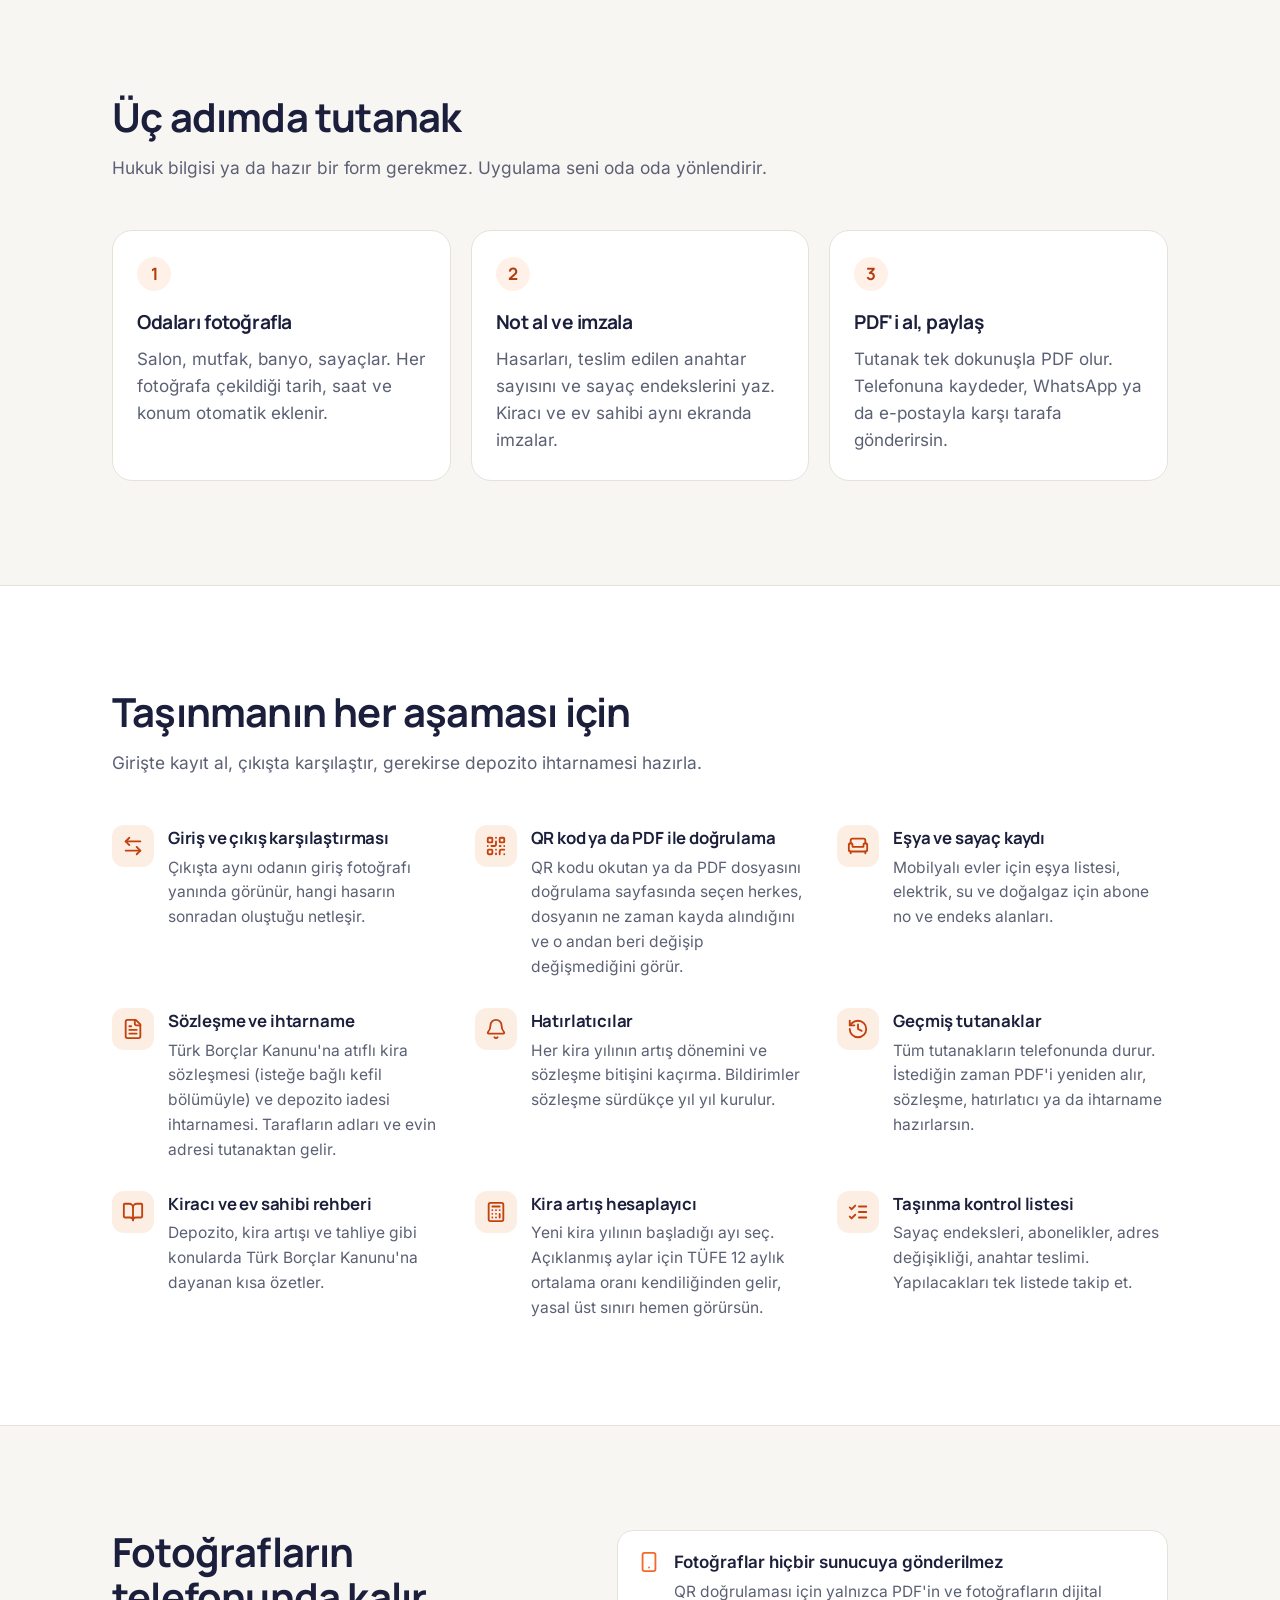
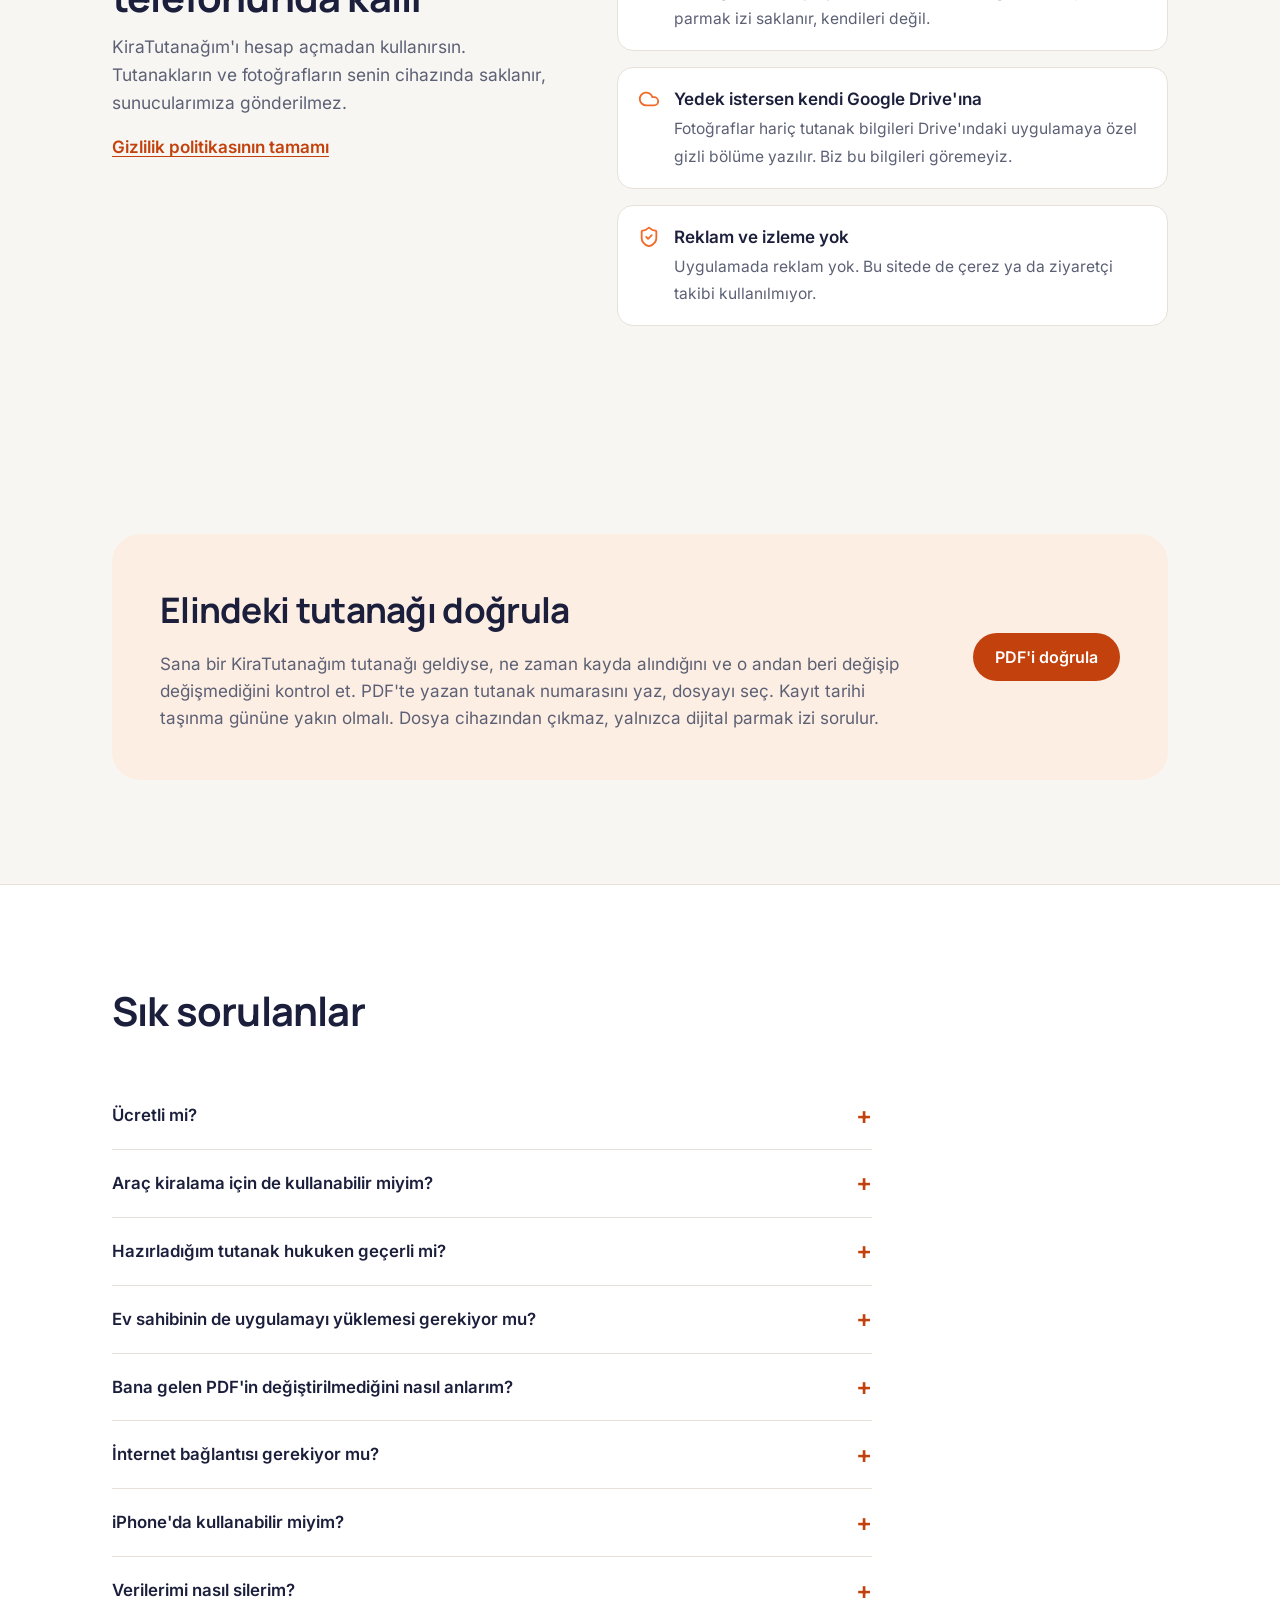
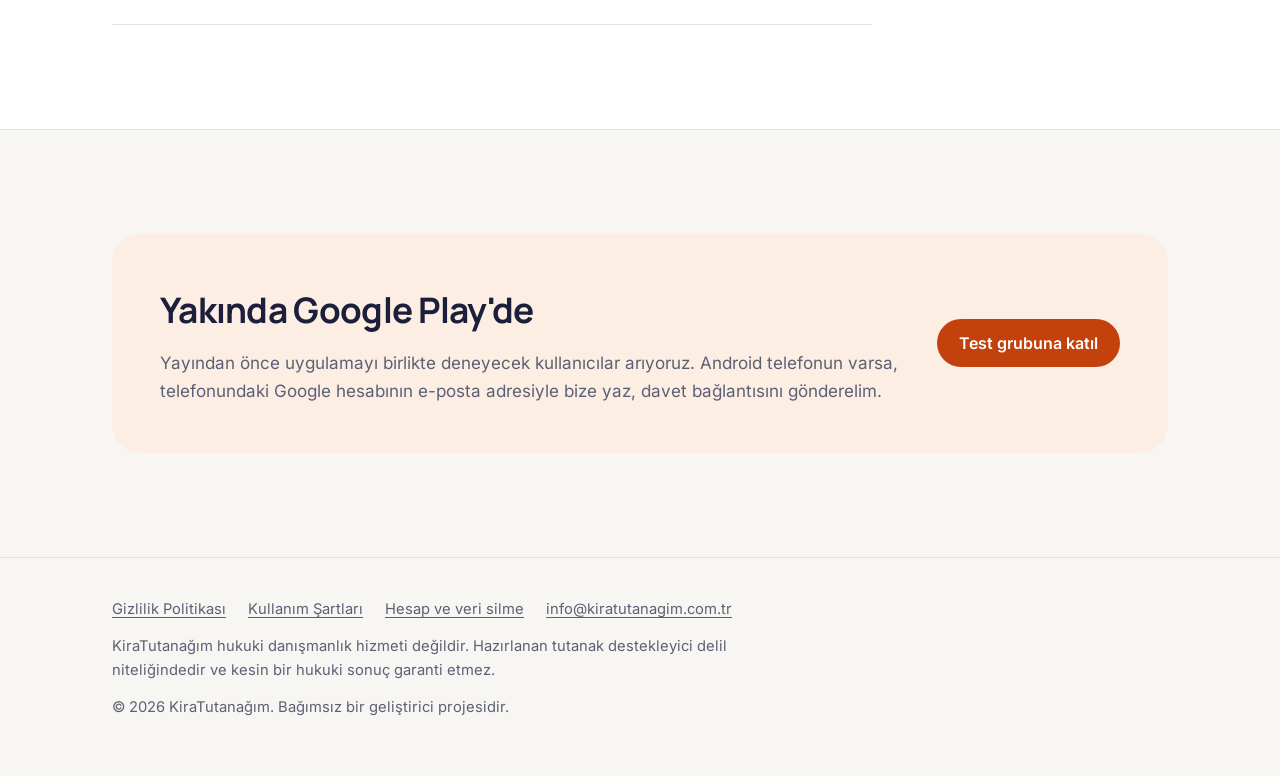
==== commit 3199730d: "Site: doğrulama 'kayıt anından beri değişmemiş' diliyle, QR'sız akışta numara, Android yedeğinin sil" ====
--- a/index.html
+++ b/index.html
@@ -169,13 +169,13 @@
         </div>
         <ul class="feature-list">
           <li><span class="feature-icon"><svg class="icon" aria-hidden="true"><use href="#i-compare"/></svg></span><div><h3>Giriş ve çıkış karşılaştırması</h3><p>Çıkışta aynı odanın giriş fotoğrafı yanında görünür, hangi hasarın sonradan oluştuğu netleşir.</p></div></li>
-          <li><span class="feature-icon"><svg class="icon" aria-hidden="true"><use href="#i-qr"/></svg></span><div><h3>QR kod ya da PDF ile doğrulama</h3><p>PDF'teki QR kodu okutan ya da PDF dosyasını doğrulama sayfasında seçen herkes, belgenin kayda alındığı andaki dosyayla birebir aynı olup olmadığını kontrol edebilir.</p></div></li>
+          <li><span class="feature-icon"><svg class="icon" aria-hidden="true"><use href="#i-qr"/></svg></span><div><h3>QR kod ya da PDF ile doğrulama</h3><p>QR kodu okutan ya da PDF dosyasını doğrulama sayfasında seçen herkes, dosyanın ne zaman kayda alındığını ve o andan beri değişip değişmediğini görür.</p></div></li>
           <li><span class="feature-icon"><svg class="icon" aria-hidden="true"><use href="#i-sofa"/></svg></span><div><h3>Eşya ve sayaç kaydı</h3><p>Mobilyalı evler için eşya listesi, elektrik, su ve doğalgaz için abone no ve endeks alanları.</p></div></li>
           <li><span class="feature-icon"><svg class="icon" aria-hidden="true"><use href="#i-file"/></svg></span><div><h3>Sözleşme ve ihtarname</h3><p>Türk Borçlar Kanunu'na atıflı kira sözleşmesi (isteğe bağlı kefil bölümüyle) ve depozito iadesi ihtarnamesi. Tarafların adları ve evin adresi tutanaktan gelir.</p></div></li>
           <li><span class="feature-icon"><svg class="icon" aria-hidden="true"><use href="#i-bell"/></svg></span><div><h3>Hatırlatıcılar</h3><p>Her kira yılının artış dönemini ve sözleşme bitişini kaçırma. Bildirimler sözleşme sürdükçe yıl yıl kurulur.</p></div></li>
           <li><span class="feature-icon"><svg class="icon" aria-hidden="true"><use href="#i-history"/></svg></span><div><h3>Geçmiş tutanaklar</h3><p>Tüm tutanakların telefonunda durur. İstediğin zaman PDF'i yeniden alır, sözleşme, hatırlatıcı ya da ihtarname hazırlarsın.</p></div></li>
           <li><span class="feature-icon"><svg class="icon" aria-hidden="true"><use href="#i-book"/></svg></span><div><h3>Kiracı ve ev sahibi rehberi</h3><p>Depozito, kira artışı ve tahliye gibi konularda Türk Borçlar Kanunu'na dayanan kısa özetler.</p></div></li>
-          <li><span class="feature-icon"><svg class="icon" aria-hidden="true"><use href="#i-calc"/></svg></span><div><h3>Kira artış hesaplayıcı</h3><p>Yeni kira yılının başladığı ayı seç, TÜFE 12 aylık ortalama oranı kendiliğinden gelsin, yasal üst sınırı hemen gör.</p></div></li>
+          <li><span class="feature-icon"><svg class="icon" aria-hidden="true"><use href="#i-calc"/></svg></span><div><h3>Kira artış hesaplayıcı</h3><p>Yeni kira yılının başladığı ayı seç. Açıklanmış aylar için TÜFE 12 aylık ortalama oranı kendiliğinden gelir, yasal üst sınırı hemen görürsün.</p></div></li>
           <li><span class="feature-icon"><svg class="icon" aria-hidden="true"><use href="#i-list"/></svg></span><div><h3>Taşınma kontrol listesi</h3><p>Sayaç endeksleri, abonelikler, adres değişikliği, anahtar teslimi. Yapılacakları tek listede takip et.</p></div></li>
         </ul>
     </div>
@@ -201,7 +201,7 @@
       <div class="cta-band">
         <div>
           <h2>Elindeki tutanağı doğrula</h2>
-          <p>Sana bir KiraTutanağım tutanağı geldiyse, kayda alındığı andaki dosyayla birebir aynı olup olmadığını kontrol et. PDF dosyasını seç, sonra PDF'te yazan tutanak numarasını bulunan kayıtla karşılaştır. Dosya cihazından çıkmaz, yalnızca dijital parmak izi kayıtlarda aranır.</p>
+          <p>Sana bir KiraTutanağım tutanağı geldiyse, ne zaman kayda alındığını ve o andan beri değişip değişmediğini kontrol et. PDF'te yazan tutanak numarasını yaz, dosyayı seç. Kayıt tarihi taşınma gününe yakın olmalı. Dosya cihazından çıkmaz, yalnızca dijital parmak izi sorulur.</p>
         </div>
         <a class="btn btn-primary" href="https://dogrula.kiratutanagim.com.tr/">PDF'i doğrula</a>
       </div>
@@ -230,7 +230,7 @@
         </details>
         <details>
           <summary>Bana gelen PDF'in değiştirilmediğini nasıl anlarım?</summary>
-          <p>PDF'teki QR kodu telefonunla okut ya da PDF dosyasını <a href="https://dogrula.kiratutanagim.com.tr/">doğrulama sayfasında</a> seç. Dosya, tutanak kaydedilirken kayda alınan dosyayla birebir aynıysa sayfa bunu kayıt tarihiyle gösterir. QR kod okutmadan doğrularken sayfanın bulduğu tutanak numarasının PDF'te yazan numarayla aynı olduğuna bak. Yazdırılıp taranmış kopyalar ve üzerinde değişiklik yapılmış dosyalar eşleşmez. Kira sözleşmesi ve ihtarname PDF'leri bu sistemde kayıtlı değildir.</p>
+          <p>PDF'teki QR kodu telefonunla okut ya da <a href=\"https://dogrula.kiratutanagim.com.tr/\">doğrulama sayfasında</a> PDF'te yazan tutanak numarasını yazıp dosyayı seç. Sayfa, dosyanın hangi tarihte kayda alındığını ve o andan beri değişip değişmediğini gösterir. Bu kayıt tarihi taşınma gününe yakın olmalı. Çok daha sonraysa belge sonradan hazırlanmış olabilir, çünkü kaydı yapan kişi tarihi geriye alamaz. Yazdırılıp taranmış kopyalar ve değiştirilmiş dosyalar eşleşmez. Kira sözleşmesi ve ihtarname PDF'leri bu sistemde kayıtlı değildir.</p>
         </details>
         <details>
           <summary>İnternet bağlantısı gerekiyor mu?</summary>
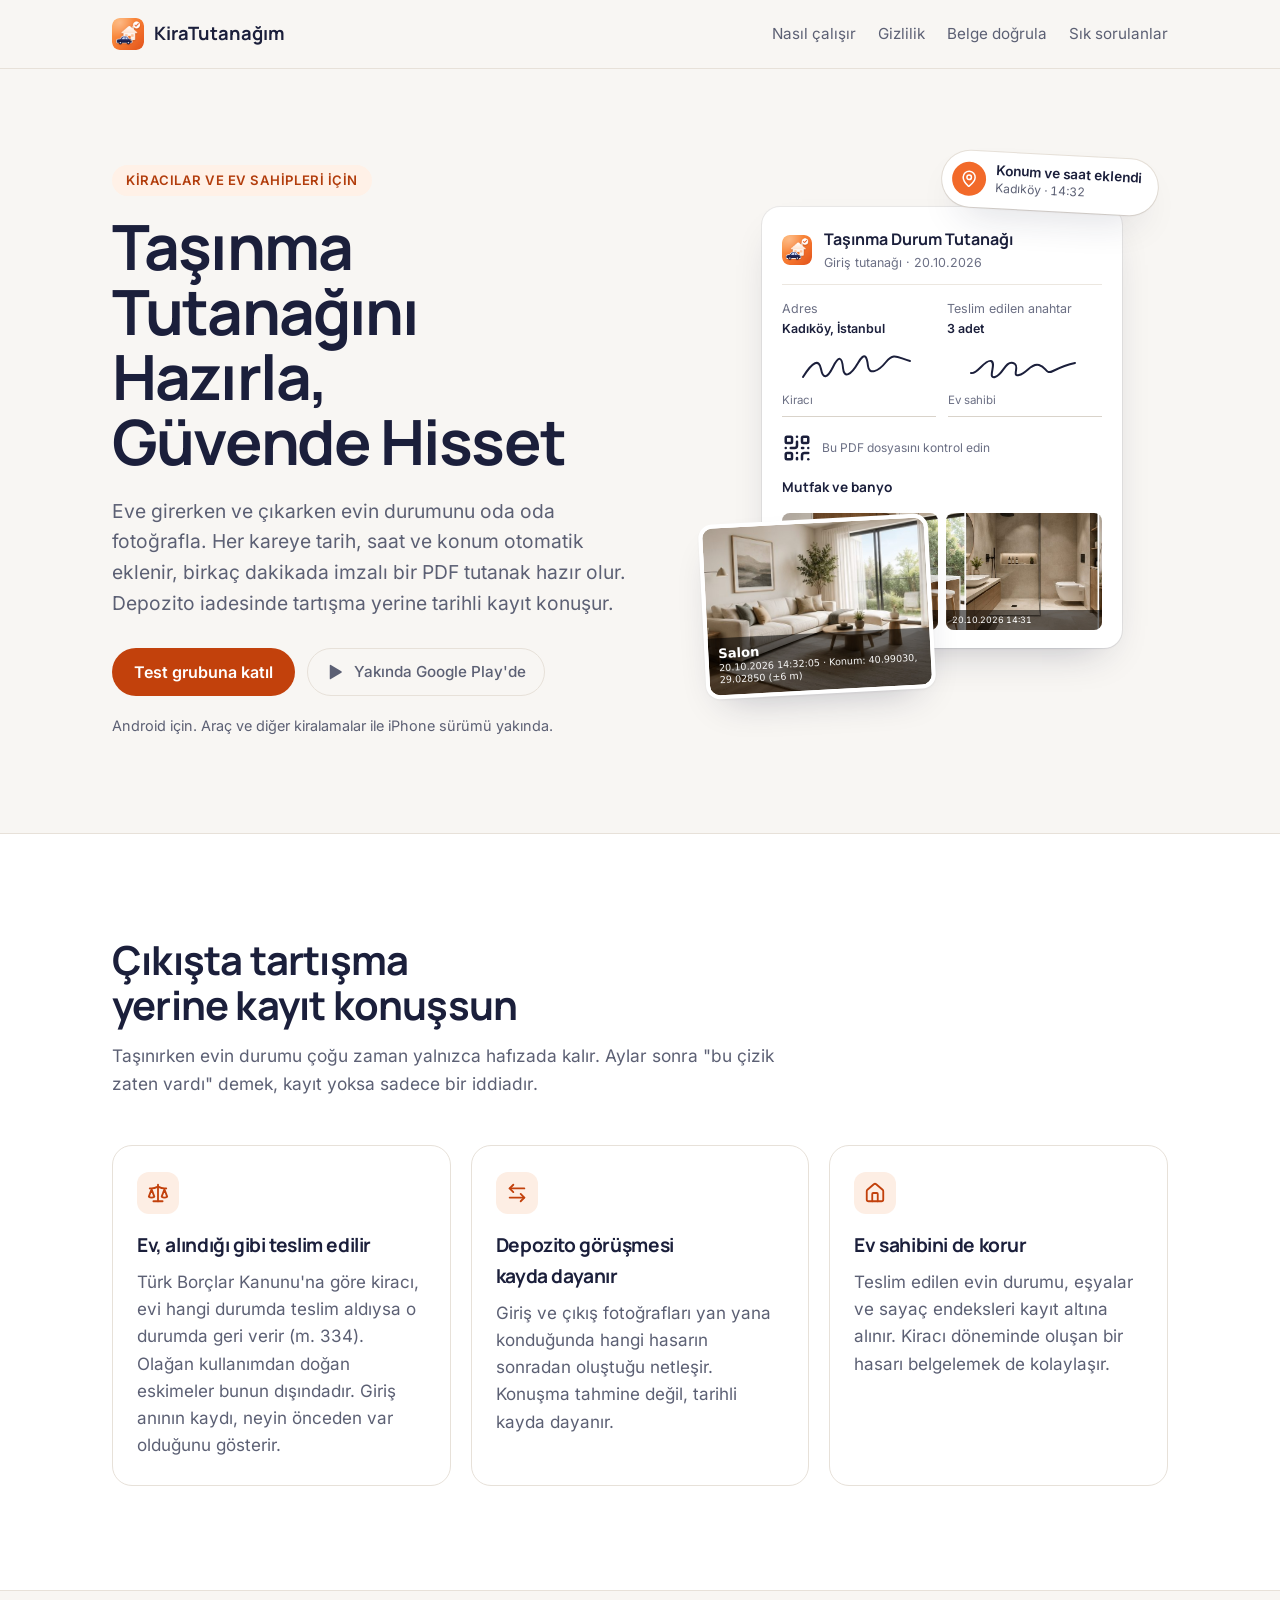
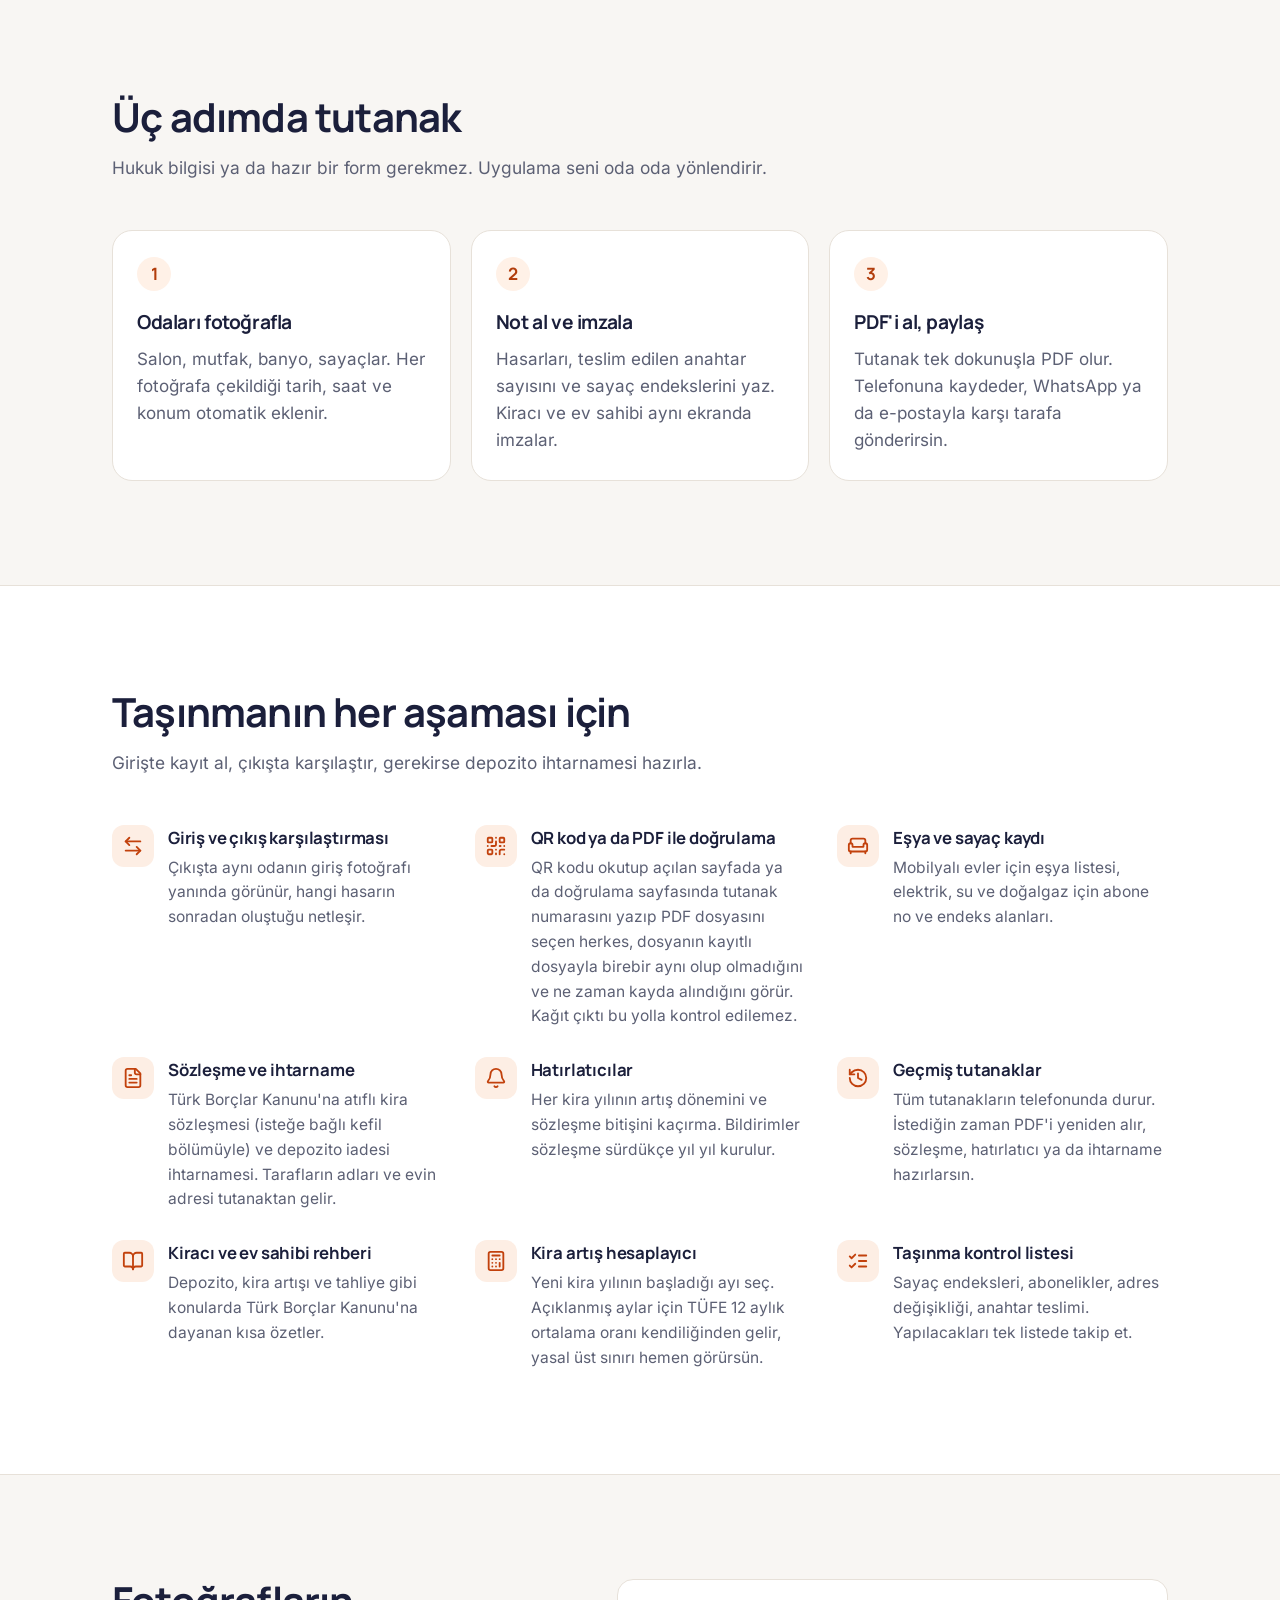
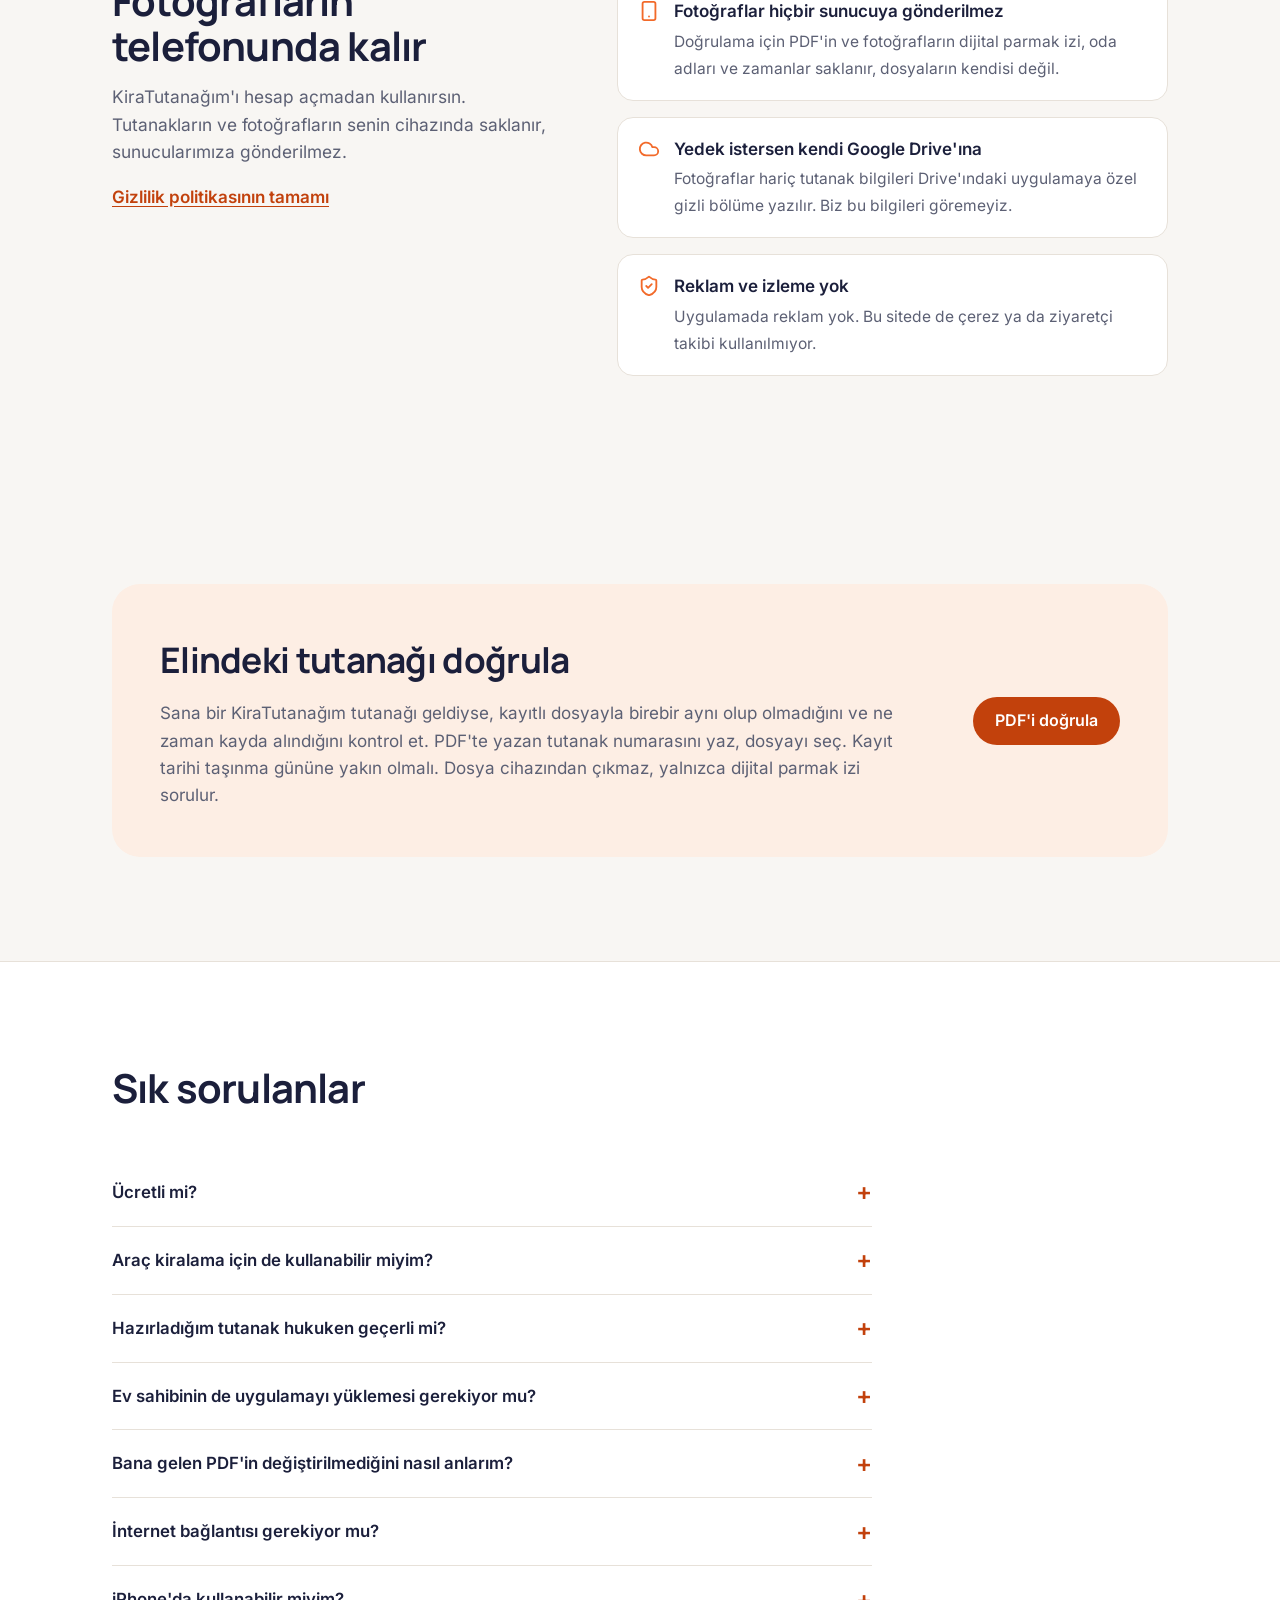
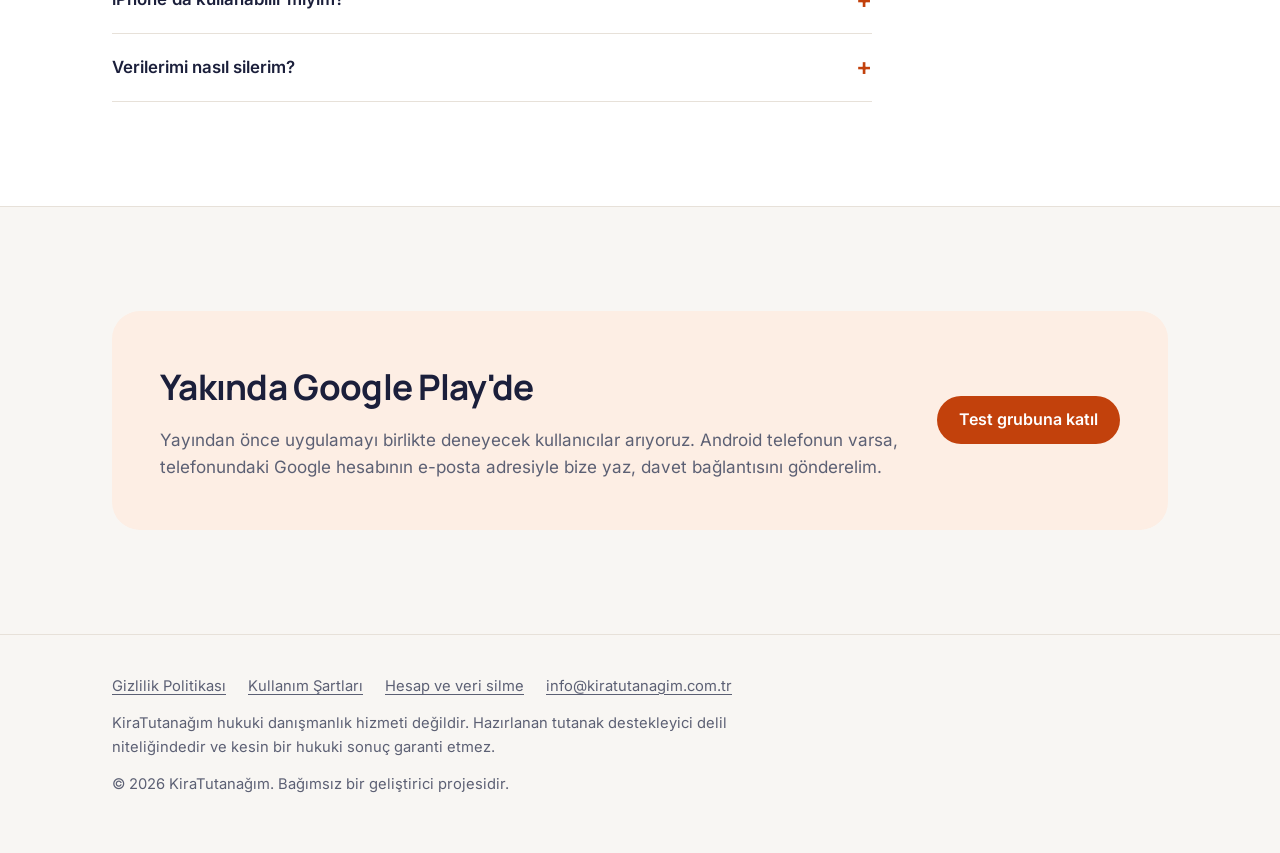
==== commit 31fa027c: "Site: doğrulama metinleri gerçekte olanla aynı, bozuk SSS bağlantısı, eski ad e-postada - QR okutmak" ====
--- a/index.html
+++ b/index.html
@@ -3,7 +3,7 @@
 <head>
 <meta charset="utf-8">
 <meta name="viewport" content="width=device-width, initial-scale=1">
-<title>KiraTutanağım | Fotoğraflı, zaman damgalı taşınma tutanağı</title>
+<title>KiraTutanağım | Fotoğraflı, tarih ve konum damgalı taşınma tutanağı</title>
 <meta name="description" content="Eve girerken ve çıkarken evin durumunu fotoğrafla. Her kareye tarih, saat ve konum eklenir, birkaç dakikada imzalı bir PDF tutanak hazır olur.">
 <link rel="canonical" href="https://kiratutanagim.com.tr/">
 <meta property="og:type" content="website">
@@ -63,16 +63,16 @@
       <div>
         <span class="eyebrow">Kiracılar ve ev sahipleri için</span>
         <h1>Taşınma Tutanağını Hazırla, Güvende Hisset</h1>
-        <p class="lead">Eve girerken ve çıkarken evin durumunu oda oda fotoğrafla. Her kareye tarih, saat ve konum otomatik eklenir, birkaç dakikada imzalı bir PDF tutanak hazır olur. Depozito iadesinde tartışma yerine kanıt konuşur.</p>
+        <p class="lead">Eve girerken ve çıkarken evin durumunu oda oda fotoğrafla. Her kareye tarih, saat ve konum otomatik eklenir, birkaç dakikada imzalı bir PDF tutanak hazır olur. Depozito iadesinde tartışma yerine tarihli kayıt konuşur.</p>
         <div class="cta-row">
-          <a class="btn btn-primary" href="mailto:info@kiratutanagim.com.tr?subject=Test%20grubuna%20kat%C4%B1lmak%20istiyorum&amp;body=Merhaba%2C%20KiraKan%C4%B1t%20kapal%C4%B1%20testine%20kat%C4%B1lmak%20istiyorum.%0A%0AAndroid%20telefonumdaki%20Google%20hesab%C4%B1m%C4%B1n%20e-postas%C4%B1%3A%20">Test grubuna katıl</a>
+          <a class="btn btn-primary" href="mailto:info@kiratutanagim.com.tr?subject=Test%20grubuna%20kat%C4%B1lmak%20istiyorum&amp;body=Merhaba%2C%20KiraTutana%C4%9F%C4%B1m%20kapal%C4%B1%20testine%20kat%C4%B1lmak%20istiyorum.%0A%0AAndroid%20telefonumdaki%20Google%20hesab%C4%B1m%C4%B1n%20e-postas%C4%B1%3A%20">Test grubuna katıl</a>
           <span class="play-soon"><svg class="icon" aria-hidden="true"><use href="#i-play"/></svg>Yakında Google Play'de</span>
         </div>
         <p class="note">Android için. Araç ve diğer kiralamalar ile iPhone sürümü yakında.</p>
       </div>
 
       <div class="hero-visual">
-        <div class="doc-card" role="img" aria-label="Örnek bir KiraTutanağım tutanağı: oda fotoğrafları, iki tarafın imzası ve doğrulama kodu.">
+        <div class="doc-card" role="img" aria-label="Oda fotoğrafları, iki tarafın imzası ve doğrulama kodu olan örnek bir KiraTutanağım tutanağı.">
           <div class="doc-head">
             <img src="assets/img/icon-192.png" alt="" width="30" height="30">
             <div><strong>Taşınma Durum Tutanağı</strong><span>Giriş tutanağı · 20.10.2026</span></div>
@@ -87,7 +87,7 @@
           </div>
           <div class="doc-foot">
             <svg class="doc-qr" aria-hidden="true"><use href="#i-qr"/></svg>
-            <span>Doğrulama kaydı oluşturuldu</span>
+            <span>Bu PDF dosyasını kontrol edin</span>
           </div>
           <div class="doc-room">Mutfak ve banyo</div>
           <div class="doc-photos">
@@ -169,7 +169,7 @@
         </div>
         <ul class="feature-list">
           <li><span class="feature-icon"><svg class="icon" aria-hidden="true"><use href="#i-compare"/></svg></span><div><h3>Giriş ve çıkış karşılaştırması</h3><p>Çıkışta aynı odanın giriş fotoğrafı yanında görünür, hangi hasarın sonradan oluştuğu netleşir.</p></div></li>
-          <li><span class="feature-icon"><svg class="icon" aria-hidden="true"><use href="#i-qr"/></svg></span><div><h3>QR kod ya da PDF ile doğrulama</h3><p>QR kodu okutan ya da PDF dosyasını doğrulama sayfasında seçen herkes, dosyanın ne zaman kayda alındığını ve o andan beri değişip değişmediğini görür.</p></div></li>
+          <li><span class="feature-icon"><svg class="icon" aria-hidden="true"><use href="#i-qr"/></svg></span><div><h3>QR kod ya da PDF ile doğrulama</h3><p>QR kodu okutup açılan sayfada ya da doğrulama sayfasında tutanak numarasını yazıp PDF dosyasını seçen herkes, dosyanın kayıtlı dosyayla birebir aynı olup olmadığını ve ne zaman kayda alındığını görür. Kağıt çıktı bu yolla kontrol edilemez.</p></div></li>
           <li><span class="feature-icon"><svg class="icon" aria-hidden="true"><use href="#i-sofa"/></svg></span><div><h3>Eşya ve sayaç kaydı</h3><p>Mobilyalı evler için eşya listesi, elektrik, su ve doğalgaz için abone no ve endeks alanları.</p></div></li>
           <li><span class="feature-icon"><svg class="icon" aria-hidden="true"><use href="#i-file"/></svg></span><div><h3>Sözleşme ve ihtarname</h3><p>Türk Borçlar Kanunu'na atıflı kira sözleşmesi (isteğe bağlı kefil bölümüyle) ve depozito iadesi ihtarnamesi. Tarafların adları ve evin adresi tutanaktan gelir.</p></div></li>
           <li><span class="feature-icon"><svg class="icon" aria-hidden="true"><use href="#i-bell"/></svg></span><div><h3>Hatırlatıcılar</h3><p>Her kira yılının artış dönemini ve sözleşme bitişini kaçırma. Bildirimler sözleşme sürdükçe yıl yıl kurulur.</p></div></li>
@@ -189,7 +189,7 @@
         <a class="more-link" href="gizlilik/">Gizlilik politikasının tamamı</a>
       </div>
       <ul class="privacy-points">
-        <li><svg class="icon" aria-hidden="true"><use href="#i-phone"/></svg><div><strong>Fotoğraflar hiçbir sunucuya gönderilmez</strong><span>QR doğrulaması için yalnızca PDF'in ve fotoğrafların dijital parmak izi saklanır, kendileri değil.</span></div></li>
+        <li><svg class="icon" aria-hidden="true"><use href="#i-phone"/></svg><div><strong>Fotoğraflar hiçbir sunucuya gönderilmez</strong><span>Doğrulama için PDF'in ve fotoğrafların dijital parmak izi, oda adları ve zamanlar saklanır, dosyaların kendisi değil.</span></div></li>
         <li><svg class="icon" aria-hidden="true"><use href="#i-cloud"/></svg><div><strong>Yedek istersen kendi Google Drive'ına</strong><span>Fotoğraflar hariç tutanak bilgileri Drive'ındaki uygulamaya özel gizli bölüme yazılır. Biz bu bilgileri göremeyiz.</span></div></li>
         <li><svg class="icon" aria-hidden="true"><use href="#i-shield"/></svg><div><strong>Reklam ve izleme yok</strong><span>Uygulamada reklam yok. Bu sitede de çerez ya da ziyaretçi takibi kullanılmıyor.</span></div></li>
       </ul>
@@ -201,7 +201,7 @@
       <div class="cta-band">
         <div>
           <h2>Elindeki tutanağı doğrula</h2>
-          <p>Sana bir KiraTutanağım tutanağı geldiyse, ne zaman kayda alındığını ve o andan beri değişip değişmediğini kontrol et. PDF'te yazan tutanak numarasını yaz, dosyayı seç. Kayıt tarihi taşınma gününe yakın olmalı. Dosya cihazından çıkmaz, yalnızca dijital parmak izi sorulur.</p>
+          <p>Sana bir KiraTutanağım tutanağı geldiyse, kayıtlı dosyayla birebir aynı olup olmadığını ve ne zaman kayda alındığını kontrol et. PDF'te yazan tutanak numarasını yaz, dosyayı seç. Kayıt tarihi taşınma gününe yakın olmalı. Dosya cihazından çıkmaz, yalnızca dijital parmak izi sorulur.</p>
         </div>
         <a class="btn btn-primary" href="https://dogrula.kiratutanagim.com.tr/">PDF'i doğrula</a>
       </div>
@@ -230,7 +230,7 @@
         </details>
         <details>
           <summary>Bana gelen PDF'in değiştirilmediğini nasıl anlarım?</summary>
-          <p>PDF'teki QR kodu telefonunla okut ya da <a href=\"https://dogrula.kiratutanagim.com.tr/\">doğrulama sayfasında</a> PDF'te yazan tutanak numarasını yazıp dosyayı seç. Sayfa, dosyanın hangi tarihte kayda alındığını ve o andan beri değişip değişmediğini gösterir. Bu kayıt tarihi taşınma gününe yakın olmalı. Çok daha sonraysa belge sonradan hazırlanmış olabilir, çünkü kaydı yapan kişi tarihi geriye alamaz. Yazdırılıp taranmış kopyalar ve değiştirilmiş dosyalar eşleşmez. Kira sözleşmesi ve ihtarname PDF'leri bu sistemde kayıtlı değildir.</p>
+          <p>PDF'teki QR kodu okutup açılan sayfada ya da <a href="https://dogrula.kiratutanagim.com.tr/">doğrulama sayfasında</a> PDF'te yazan tutanak numarasını yazıp PDF dosyasını seç. Sayfanın açılması tek başına yetmez. Sayfa, dosyanın kayıtlı dosyayla birebir aynı olup olmadığını, aynıysa hangi tarihte kayda alındığını gösterir. Bu kayıt tarihi taşınma gününe yakın olmalı. Çok daha sonraysa belge sonradan hazırlanmış olabilir, çünkü kaydı yapan kişi tarihi geriye alamaz. Yazdırılıp taranmış kopyalar ve değiştirilmiş dosyalar eşleşmez. Doğrulama, belgedeki bilgilerin doğruluğunu ya da belgeyi kimin hazırladığını göstermez. Kira sözleşmesi ve ihtarname PDF'leri bu sistemde kayıtlı değildir.</p>
         </details>
         <details>
           <summary>İnternet bağlantısı gerekiyor mu?</summary>
@@ -255,7 +255,7 @@
           <h2>Yakında Google Play'de</h2>
           <p>Yayından önce uygulamayı birlikte deneyecek kullanıcılar arıyoruz. Android telefonun varsa, telefonundaki Google hesabının e-posta adresiyle bize yaz, davet bağlantısını gönderelim.</p>
         </div>
-        <a class="btn btn-primary" href="mailto:info@kiratutanagim.com.tr?subject=Test%20grubuna%20kat%C4%B1lmak%20istiyorum&amp;body=Merhaba%2C%20KiraKan%C4%B1t%20kapal%C4%B1%20testine%20kat%C4%B1lmak%20istiyorum.%0A%0AAndroid%20telefonumdaki%20Google%20hesab%C4%B1m%C4%B1n%20e-postas%C4%B1%3A%20">Test grubuna katıl</a>
+        <a class="btn btn-primary" href="mailto:info@kiratutanagim.com.tr?subject=Test%20grubuna%20kat%C4%B1lmak%20istiyorum&amp;body=Merhaba%2C%20KiraTutana%C4%9F%C4%B1m%20kapal%C4%B1%20testine%20kat%C4%B1lmak%20istiyorum.%0A%0AAndroid%20telefonumdaki%20Google%20hesab%C4%B1m%C4%B1n%20e-postas%C4%B1%3A%20">Test grubuna katıl</a>
       </div>
     </div>
   </section>
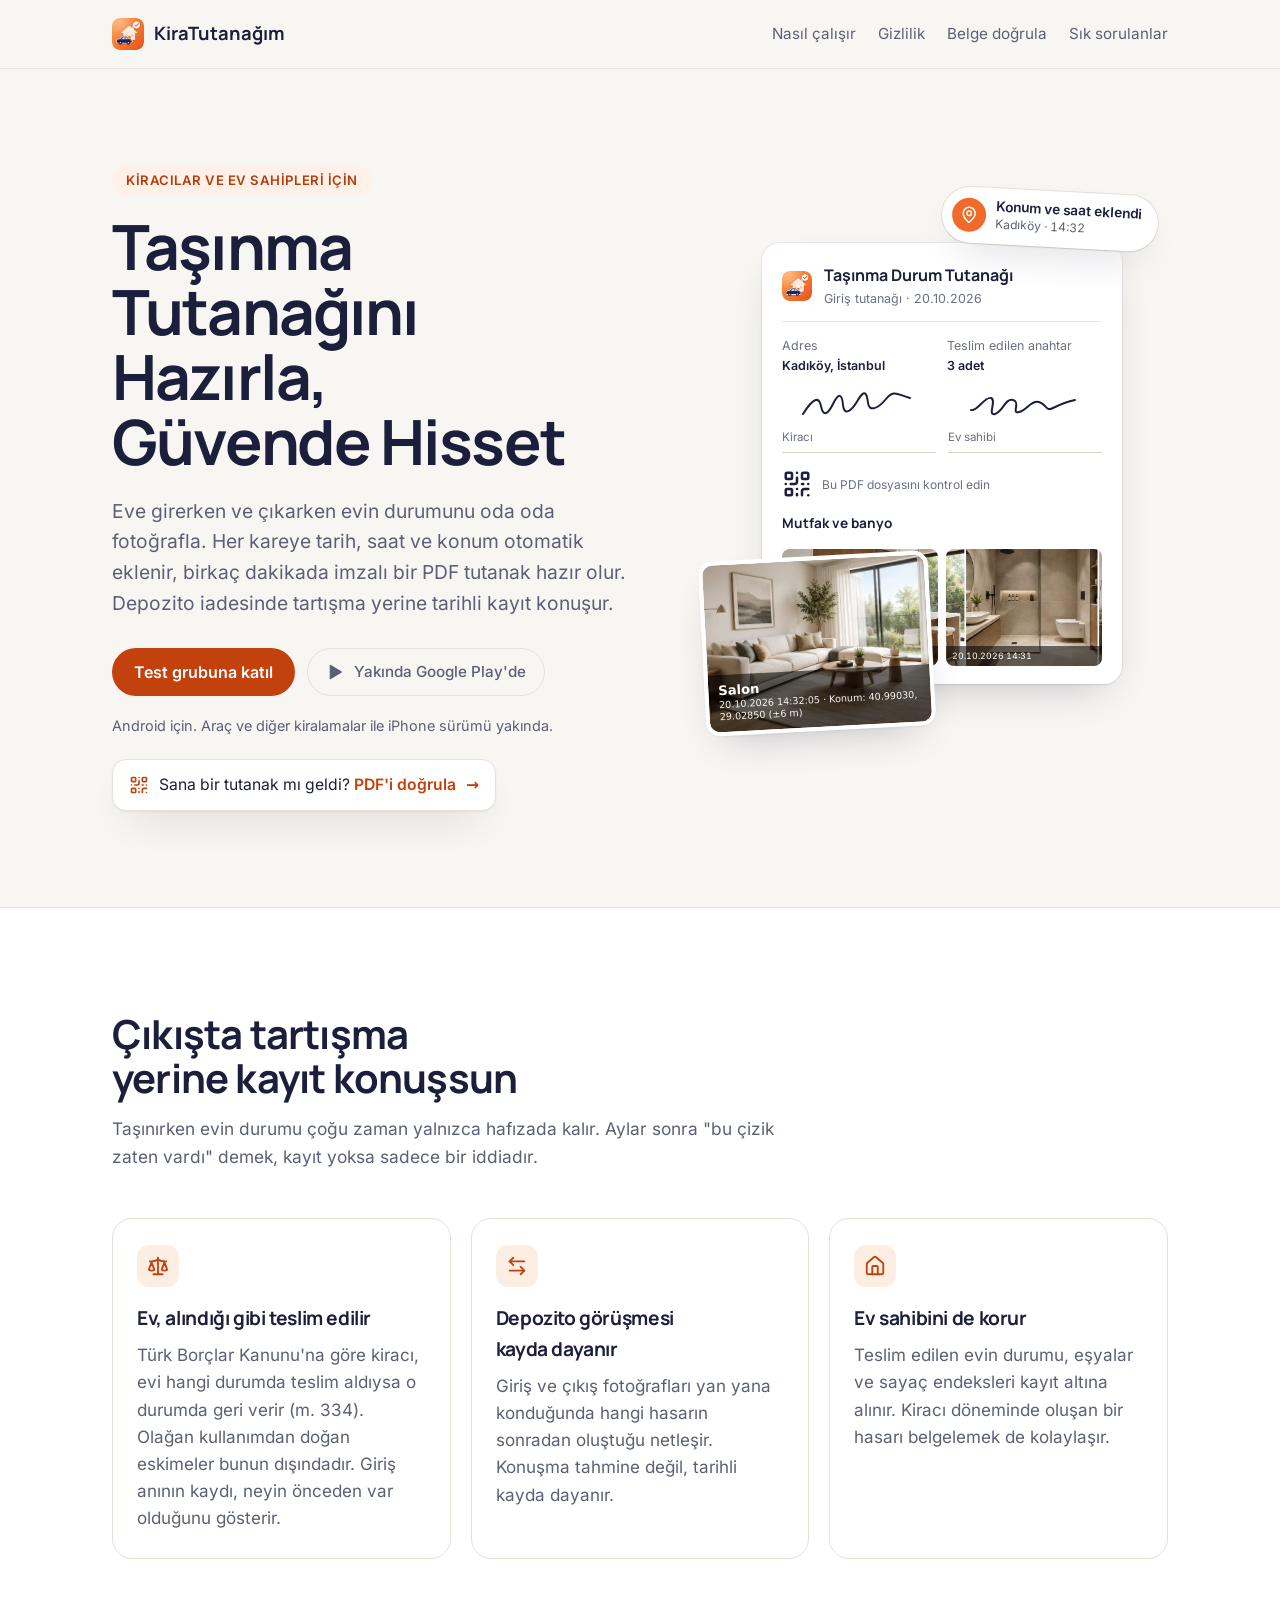
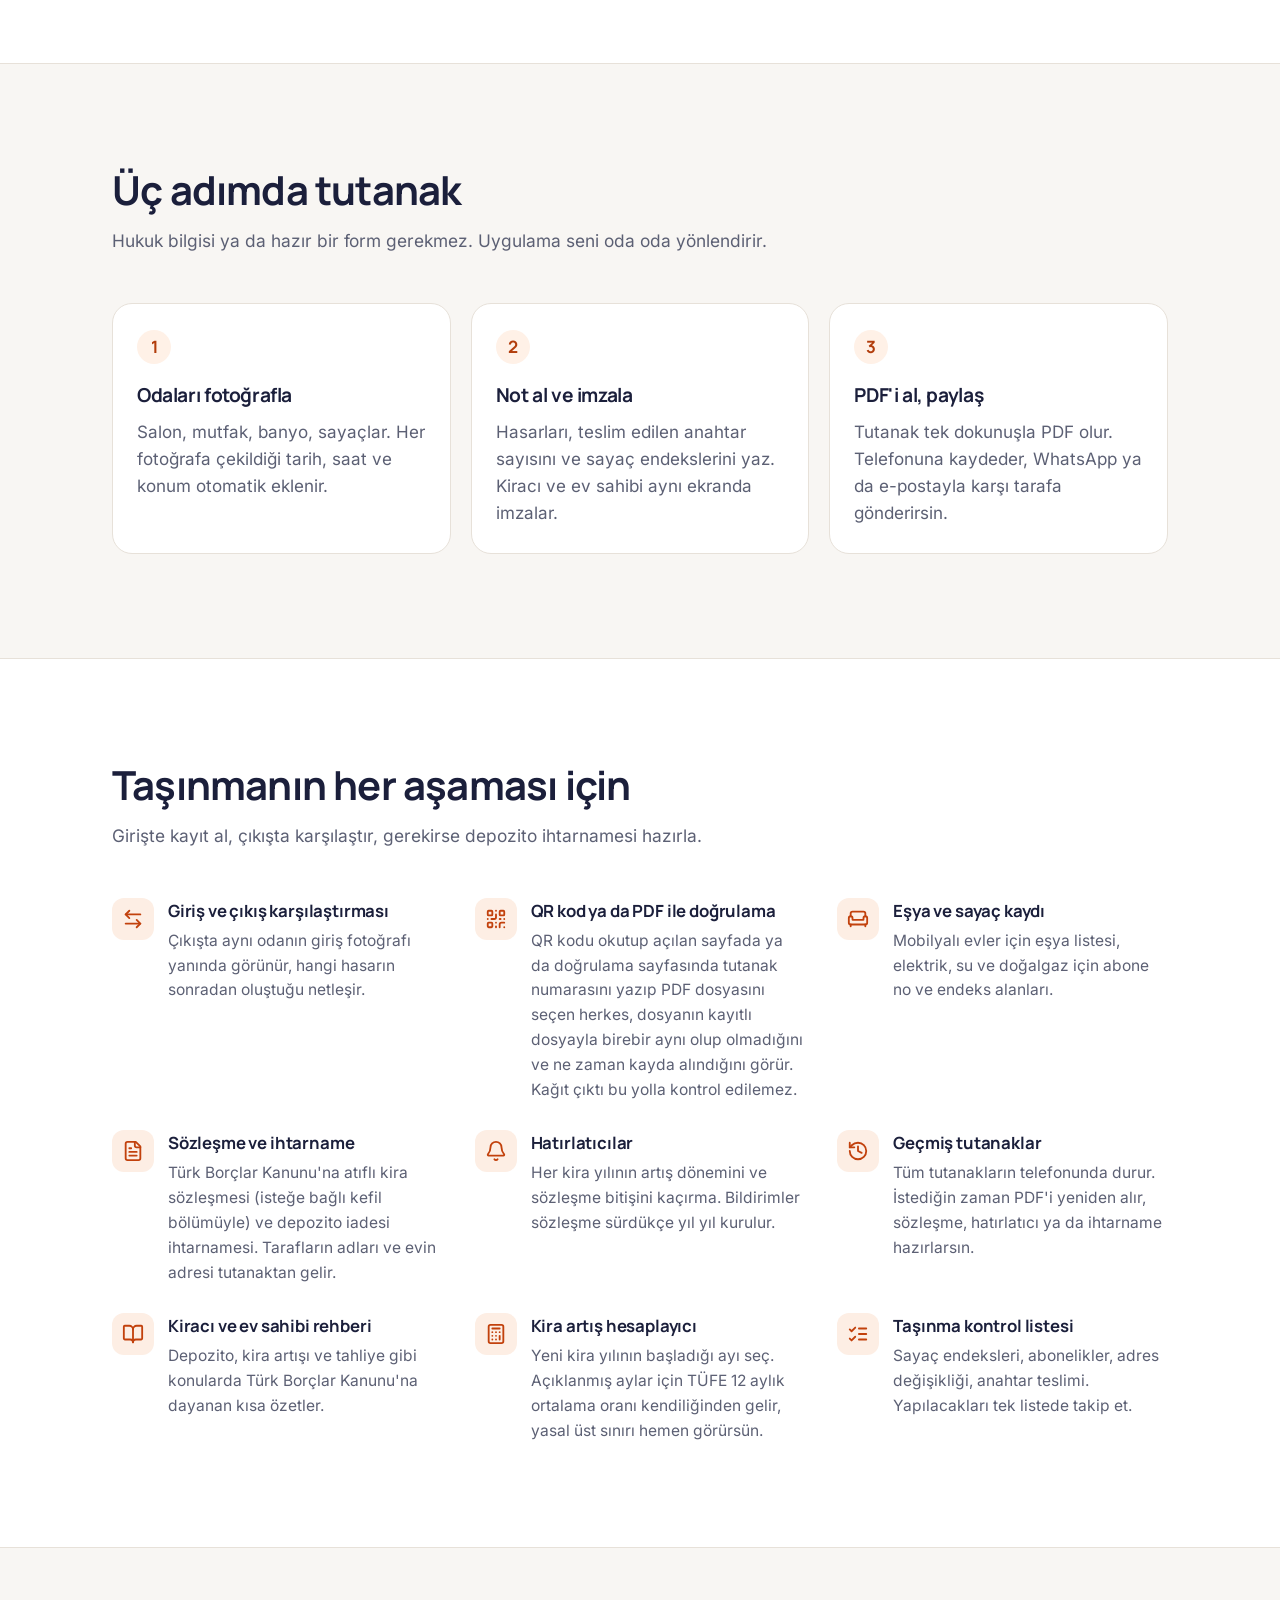
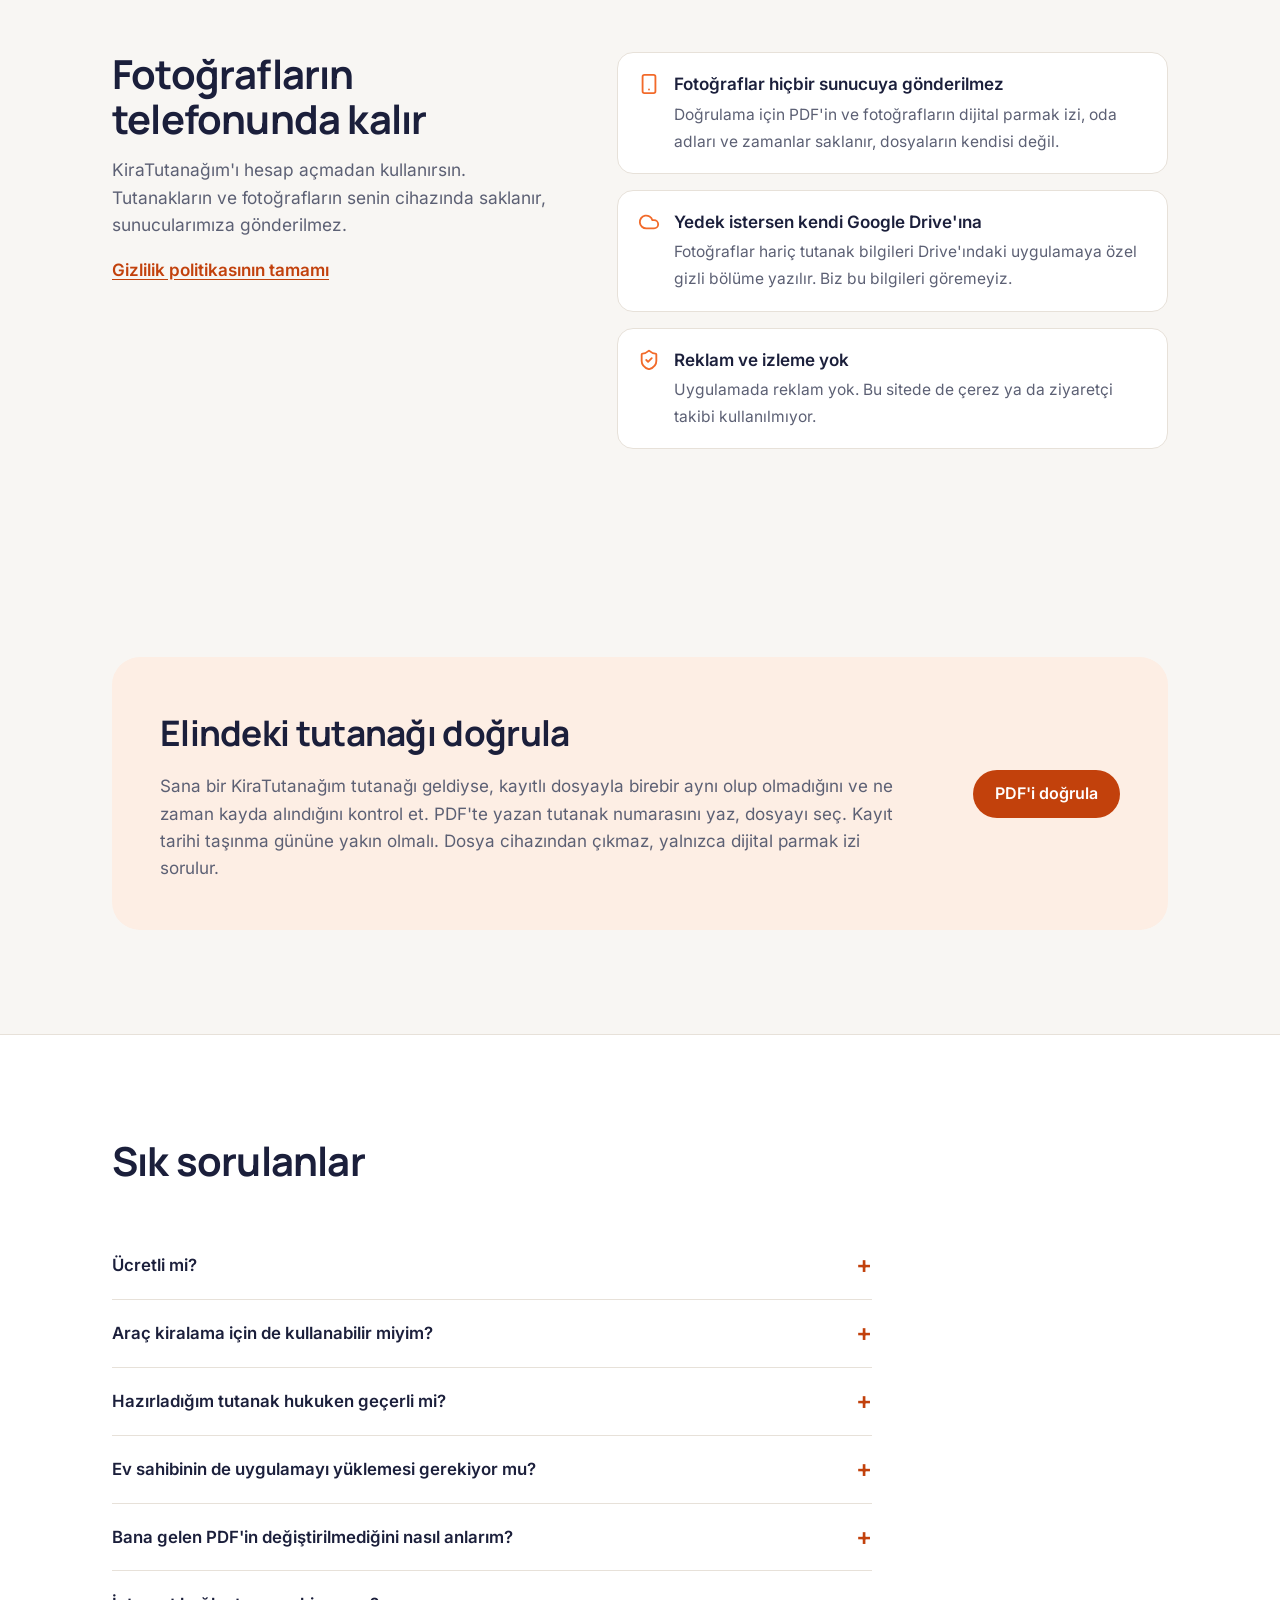
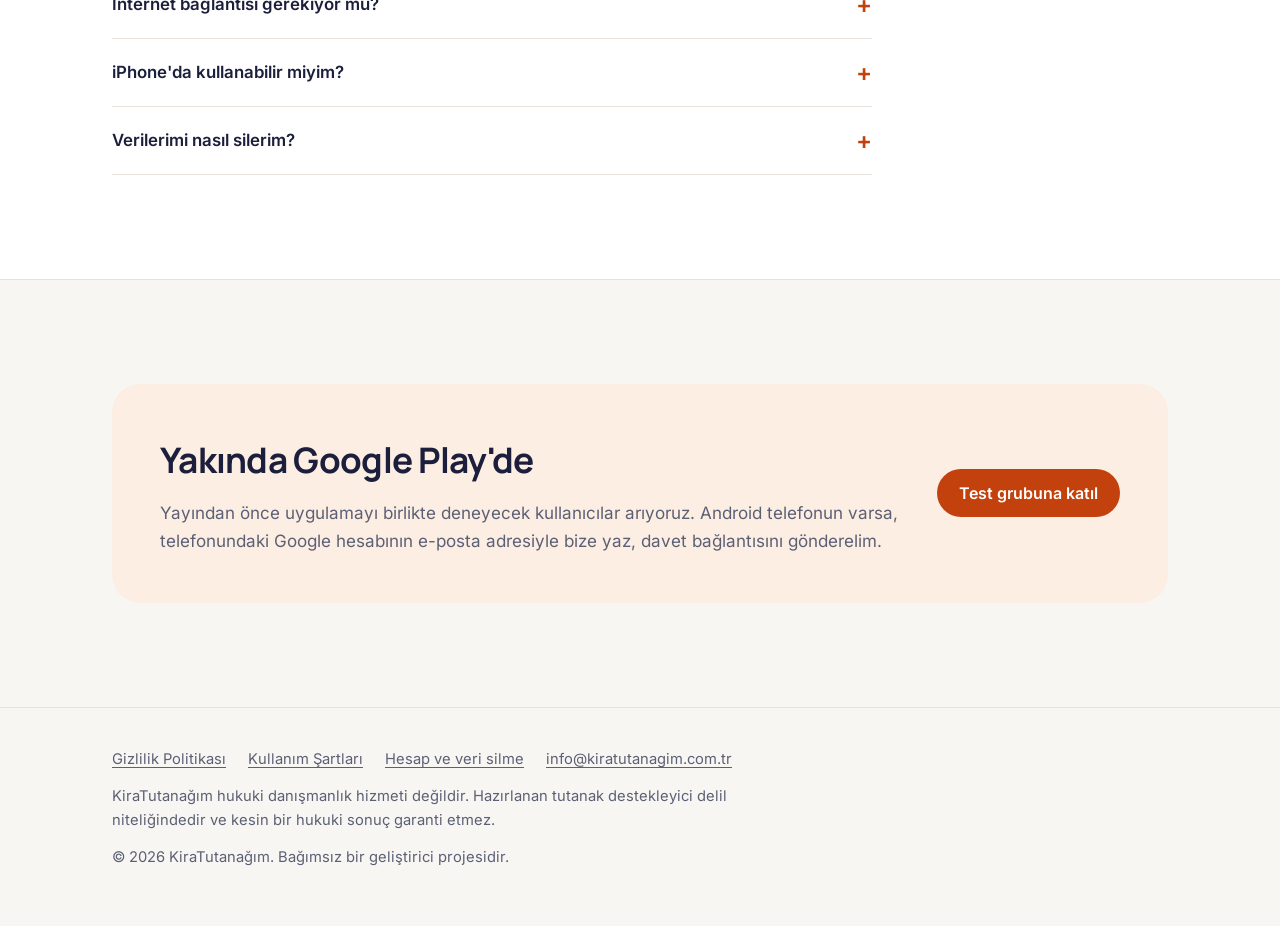
==== commit 658fae72: "Site: en üstte 'Sana bir tutanak mı geldi? PDF'i doğrula' satırı, telefonda menü marka adının üstüne" ====
--- a/index.html
+++ b/index.html
@@ -50,9 +50,9 @@
     <a class="brand" href="./"><img src="assets/img/icon-192.png" alt="" width="32" height="32">KiraTutanağım</a>
     <nav class="site-nav" aria-label="Ana menü">
       <a class="nav-optional" href="#nasil">Nasıl çalışır</a>
-      <a href="gizlilik/">Gizlilik</a>
+      <a class="nav-optional" href="gizlilik/">Gizlilik</a>
       <a href="#dogrula">Belge doğrula</a>
-      <a href="#sss">Sık sorulanlar</a>
+      <a href="#sss" aria-label="Sık sorulanlar"><span class="nav-long">Sık sorulanlar</span><span class="nav-short">SSS</span></a>
     </nav>
   </div>
 </header>
@@ -69,6 +69,11 @@
           <span class="play-soon"><svg class="icon" aria-hidden="true"><use href="#i-play"/></svg>Yakında Google Play'de</span>
         </div>
         <p class="note">Android için. Araç ve diğer kiralamalar ile iPhone sürümü yakında.</p>
+        <a class="hero-verify" href="https://dogrula.kiratutanagim.com.tr/">
+          <svg class="icon" aria-hidden="true"><use href="#i-qr"/></svg>
+          <span>Sana bir tutanak mı geldi? <strong>PDF'i doğrula</strong></span>
+          <span class="hero-verify-arrow" aria-hidden="true">→</span>
+        </a>
       </div>
 
       <div class="hero-visual">
--- a/assets/site.css
+++ b/assets/site.css
@@ -131,12 +131,21 @@
 
 .site-nav { display: flex; gap: 22px; font-size: 0.95rem; }
 
-.site-nav a { color: var(--text-2); text-decoration: none; }
+/* Menü yazıları satır kırmasın; sığmazsa menü marka adının üstüne binmek yerine alt satıra iner */
+.site-header .wrap { flex-wrap: wrap; row-gap: 6px; }
+
+.site-nav a { color: var(--text-2); text-decoration: none; white-space: nowrap; }
 
 .site-nav a:hover { color: var(--text); }
 
+.nav-short { display: none; }
+
+/* Telefonda menü tek satıra sığsın: Gizlilik alt bilgide de var, Sık sorulanlar kısa adıyla */
 @media (max-width: 560px) {
+  .site-nav { gap: 18px; }
   .site-nav .nav-optional { display: none; }
+  .nav-long { display: none; }
+  .nav-short { display: inline; }
 }
 
 /* Düğmeler */
@@ -209,6 +218,28 @@
 .cta-row { display: flex; flex-wrap: wrap; align-items: center; gap: 12px; }
 
 .hero .note { margin: 18px 0 0; color: var(--text-2); font-size: 0.9rem; }
+
+/* Eline PDF gelen ziyaretçi (ev sahibi, avukat) doğrulamanın yolunu sayfa açılır açılmaz görsün */
+.hero-verify {
+  display: inline-flex;
+  align-items: center;
+  gap: 10px;
+  margin-top: 22px;
+  padding: 12px 16px;
+  border-radius: 14px;
+  border: 1px solid var(--border);
+  background: var(--surface);
+  color: var(--text);
+  font-size: 0.98rem;
+  text-decoration: none;
+  box-shadow: var(--shadow);
+}
+
+.hero-verify .icon { width: 20px; height: 20px; flex: none; color: var(--accent); }
+.hero-verify strong { color: var(--accent); }
+.hero-verify-arrow { color: var(--accent); font-weight: 700; }
+.hero-verify:hover { border-color: var(--accent); }
+.hero-verify:focus-visible { outline: 3px solid var(--accent); outline-offset: 3px; }
 
 .hero-visual {
   position: relative;
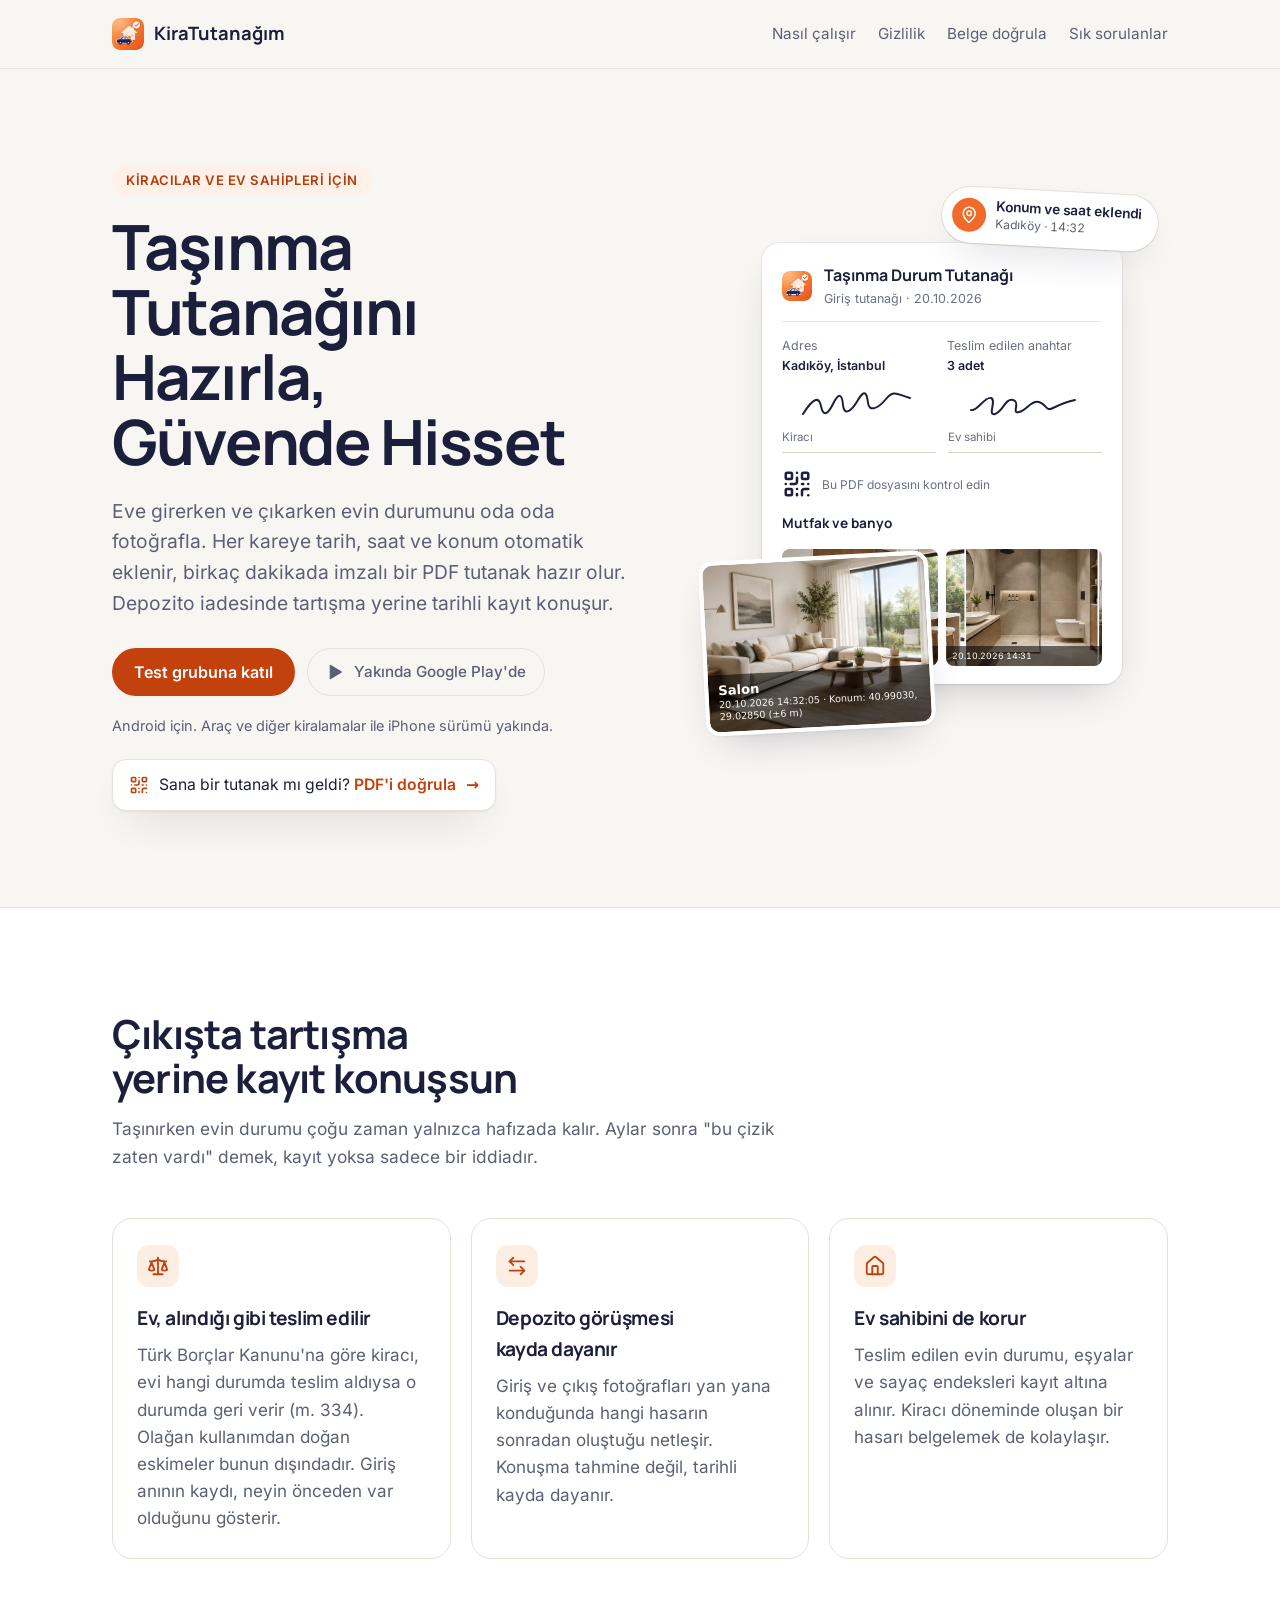
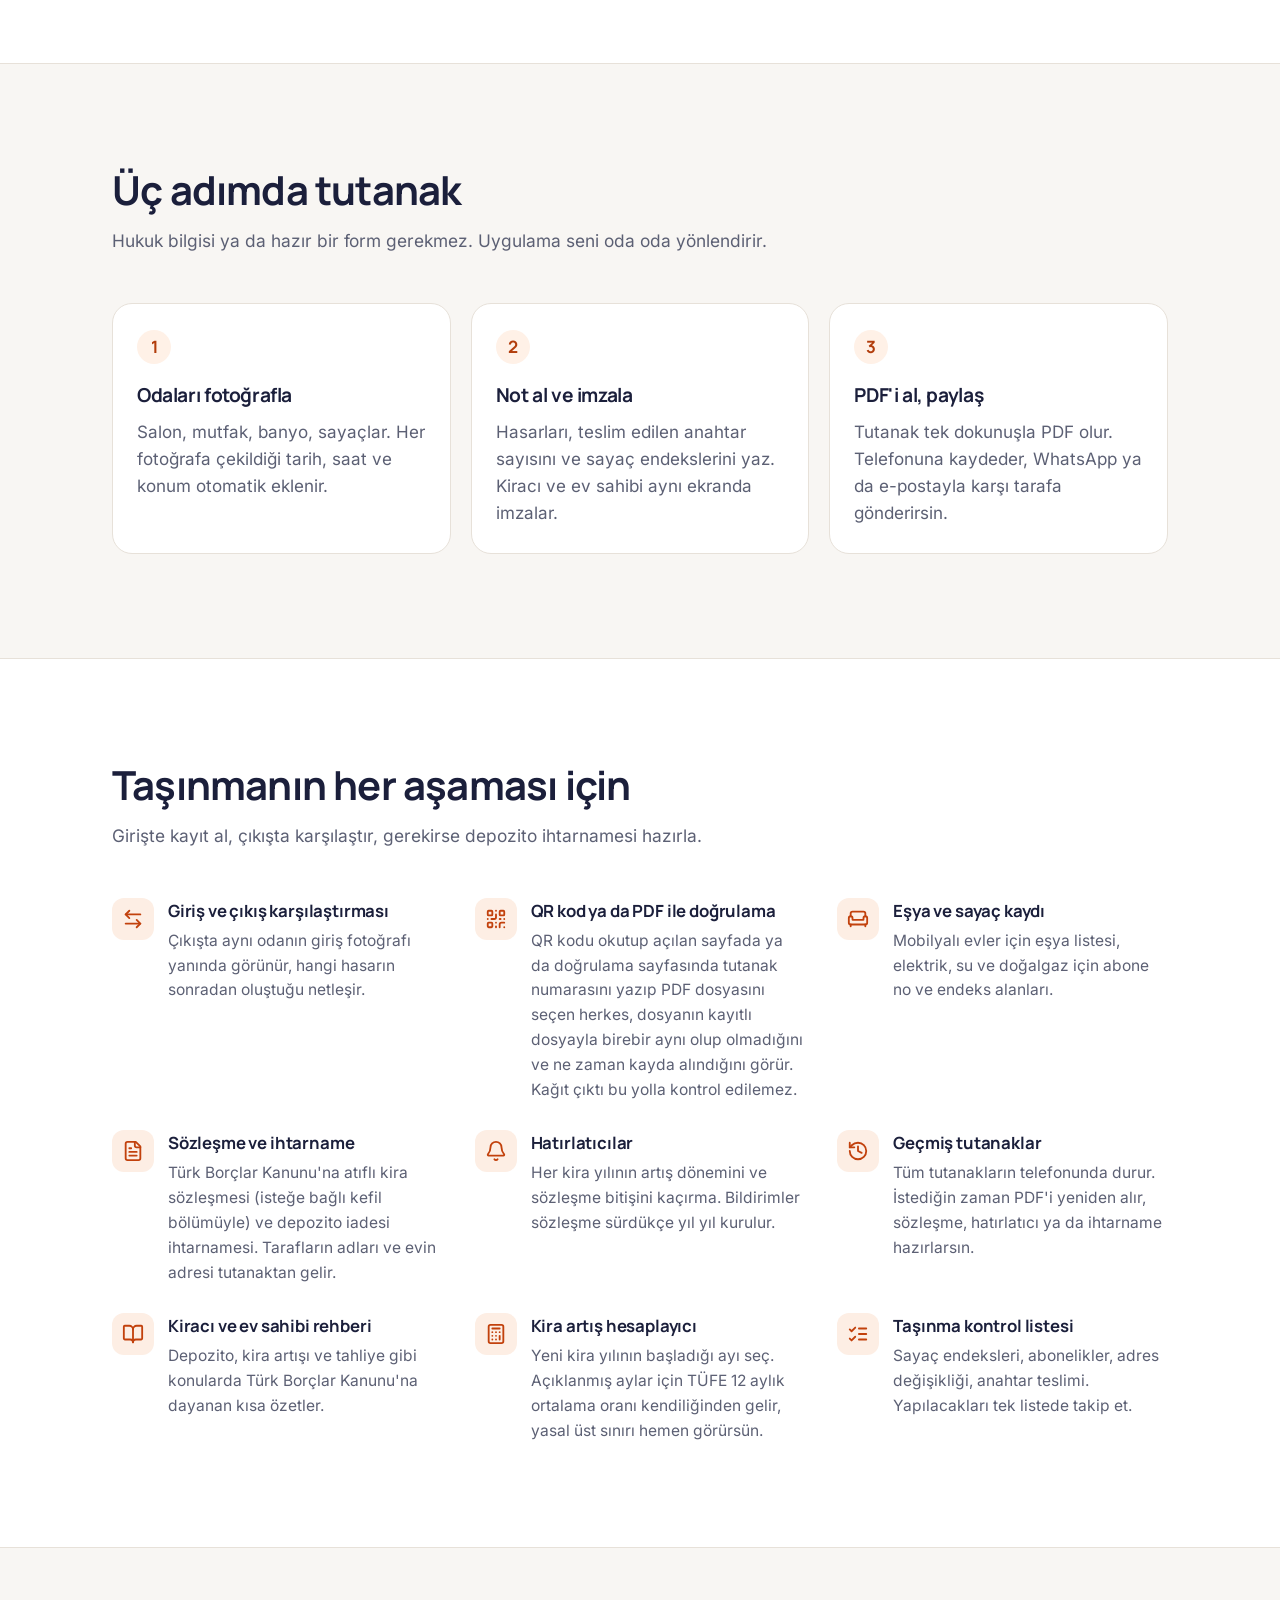
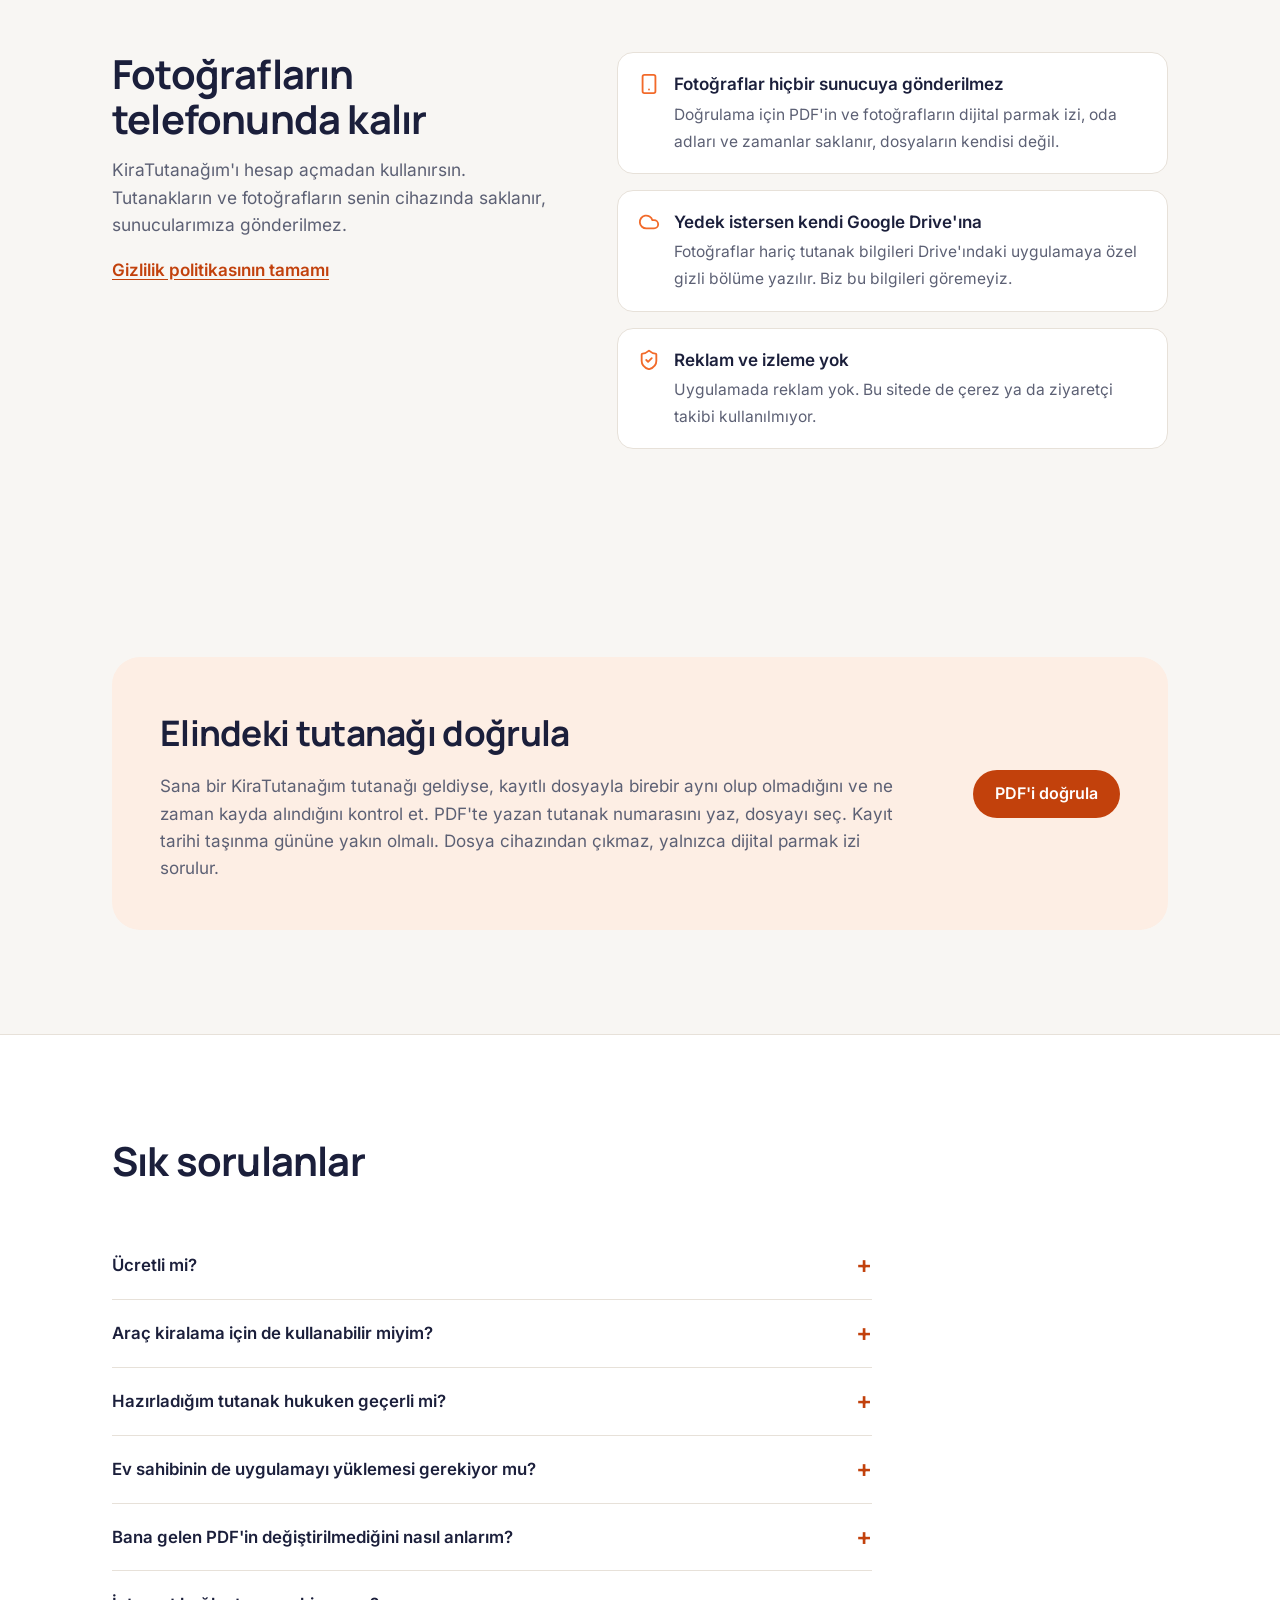
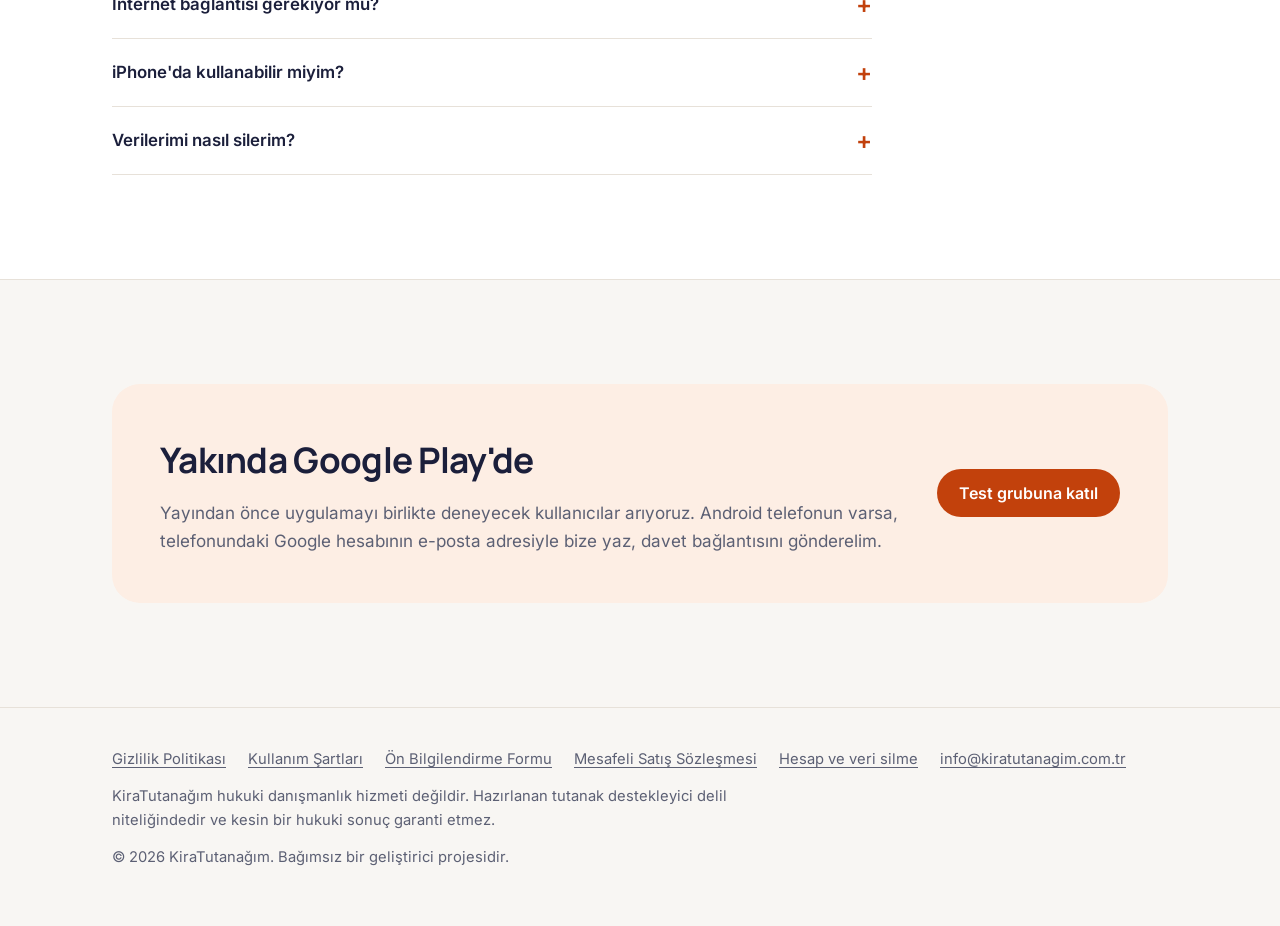
==== commit 19bc038a: "Ödeme metinleri: ön bilgilendirme, mesafeli satış, gizlilik ve şartlar (yayına hazır değil) - Yeni s" ====
--- a/index.html
+++ b/index.html
@@ -219,7 +219,7 @@
       <div class="faq">
         <details>
           <summary>Ücretli mi?</summary>
-          <p>Uygulamayı indirmek ve tutanak hazırlamak ücretsiz. Tamamlanan tutanağın PDF'ini almak için tek seferlik bir ücret olacak. Fiyat, ödeme yapmadan önce uygulamada açıkça gösterilir. Test sürecinde ücret alınmıyor.</p>
+          <p>Uygulamayı indirmek ve tutanak hazırlamak ücretsiz. Tamamlanan bir tutanağın PDF'ini paylaşmak, kaydetmek ya da açmak için o tutanağa özel, tek seferlik bir ücret ödersin. Abonelik yok. Fiyat, ödeme yapmadan önce uygulamada vergiler dahil gösterilir ve ödemeyi Google Play alır. Ayrıntılar <a href="on-bilgilendirme/">Ön Bilgilendirme Formu</a>'nda.</p>
         </details>
         <details>
           <summary>Araç kiralama için de kullanabilir miyim?</summary>
@@ -271,6 +271,8 @@
     <nav class="footer-links" aria-label="Alt menü">
       <a href="gizlilik/">Gizlilik Politikası</a>
       <a href="kullanim-sartlari/">Kullanım Şartları</a>
+      <a href="on-bilgilendirme/">Ön Bilgilendirme Formu</a>
+      <a href="mesafeli-satis-sozlesmesi/">Mesafeli Satış Sözleşmesi</a>
       <a href="hesap-silme/">Hesap ve veri silme</a>
       <a href="mailto:info@kiratutanagim.com.tr">info@kiratutanagim.com.tr</a>
     </nav>
--- a/assets/site.css
+++ b/assets/site.css
@@ -616,3 +616,8 @@
 @media (prefers-reduced-motion: reduce) {
   * { scroll-behavior: auto !important; }
 }
+
+/* Ön bilgilendirme ve sözleşme sayfalarındaki satıcı, platform ve fiyat tabloları */
+.doc .info-table { width: 100%; max-width: 68ch; border-collapse: collapse; margin: 14px 0 10px; }
+.doc .info-table th, .doc .info-table td { text-align: left; vertical-align: top; padding: 10px 12px 10px 0; border-bottom: 1px solid var(--border); overflow-wrap: anywhere; }
+.doc .info-table th { width: 38%; font-weight: 600; color: var(--text-2); }
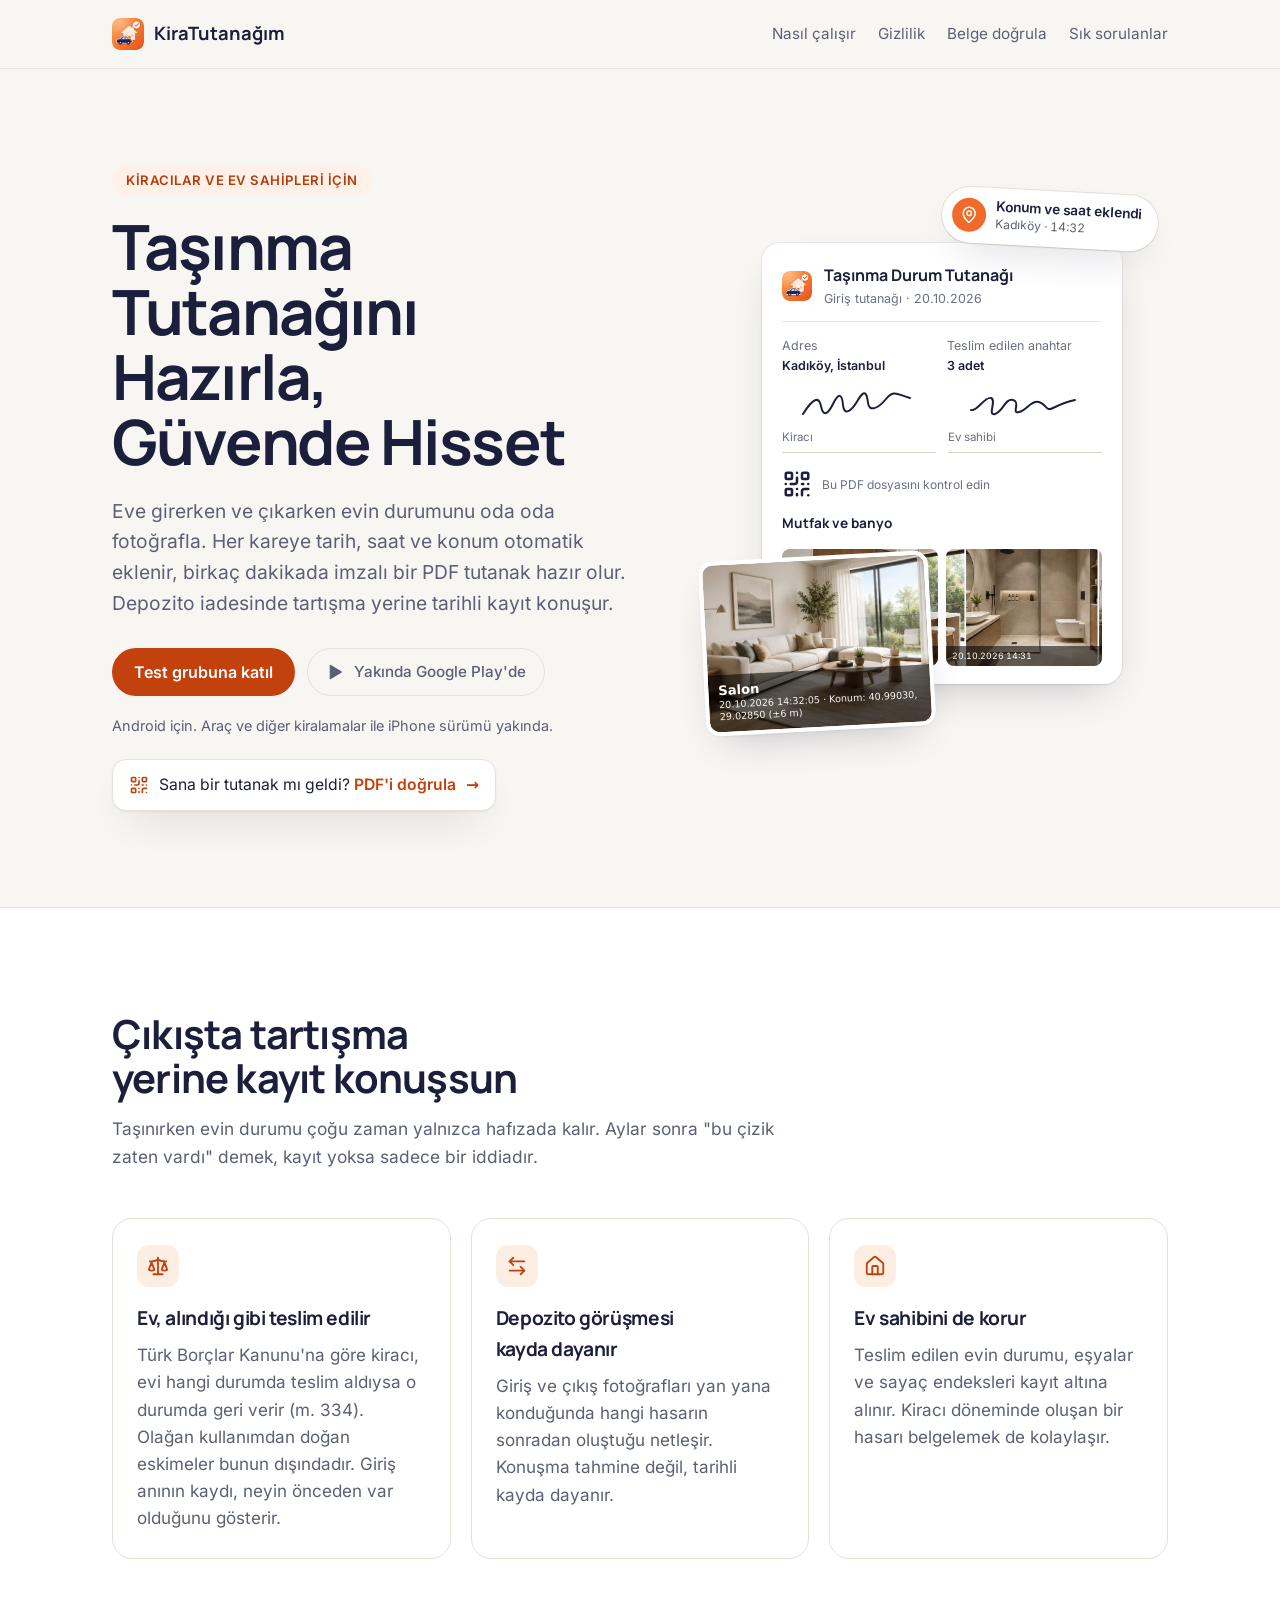
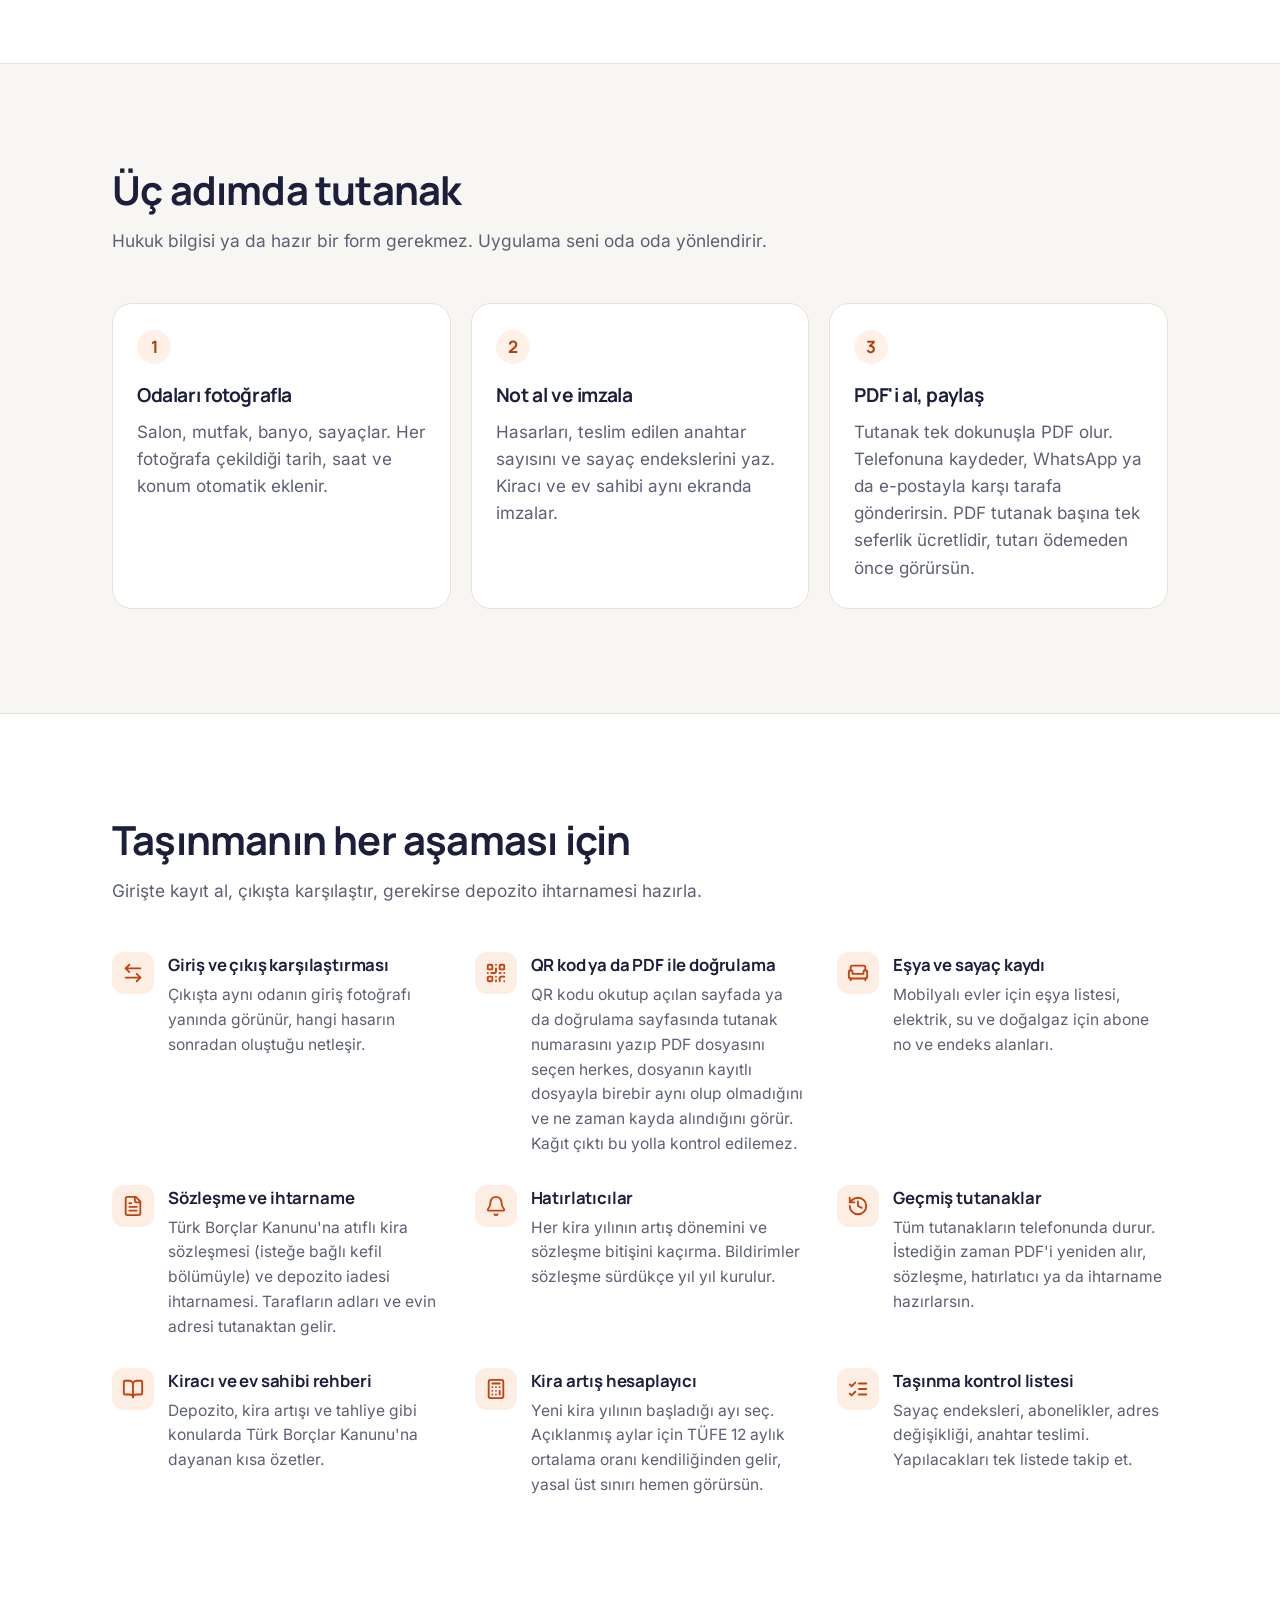
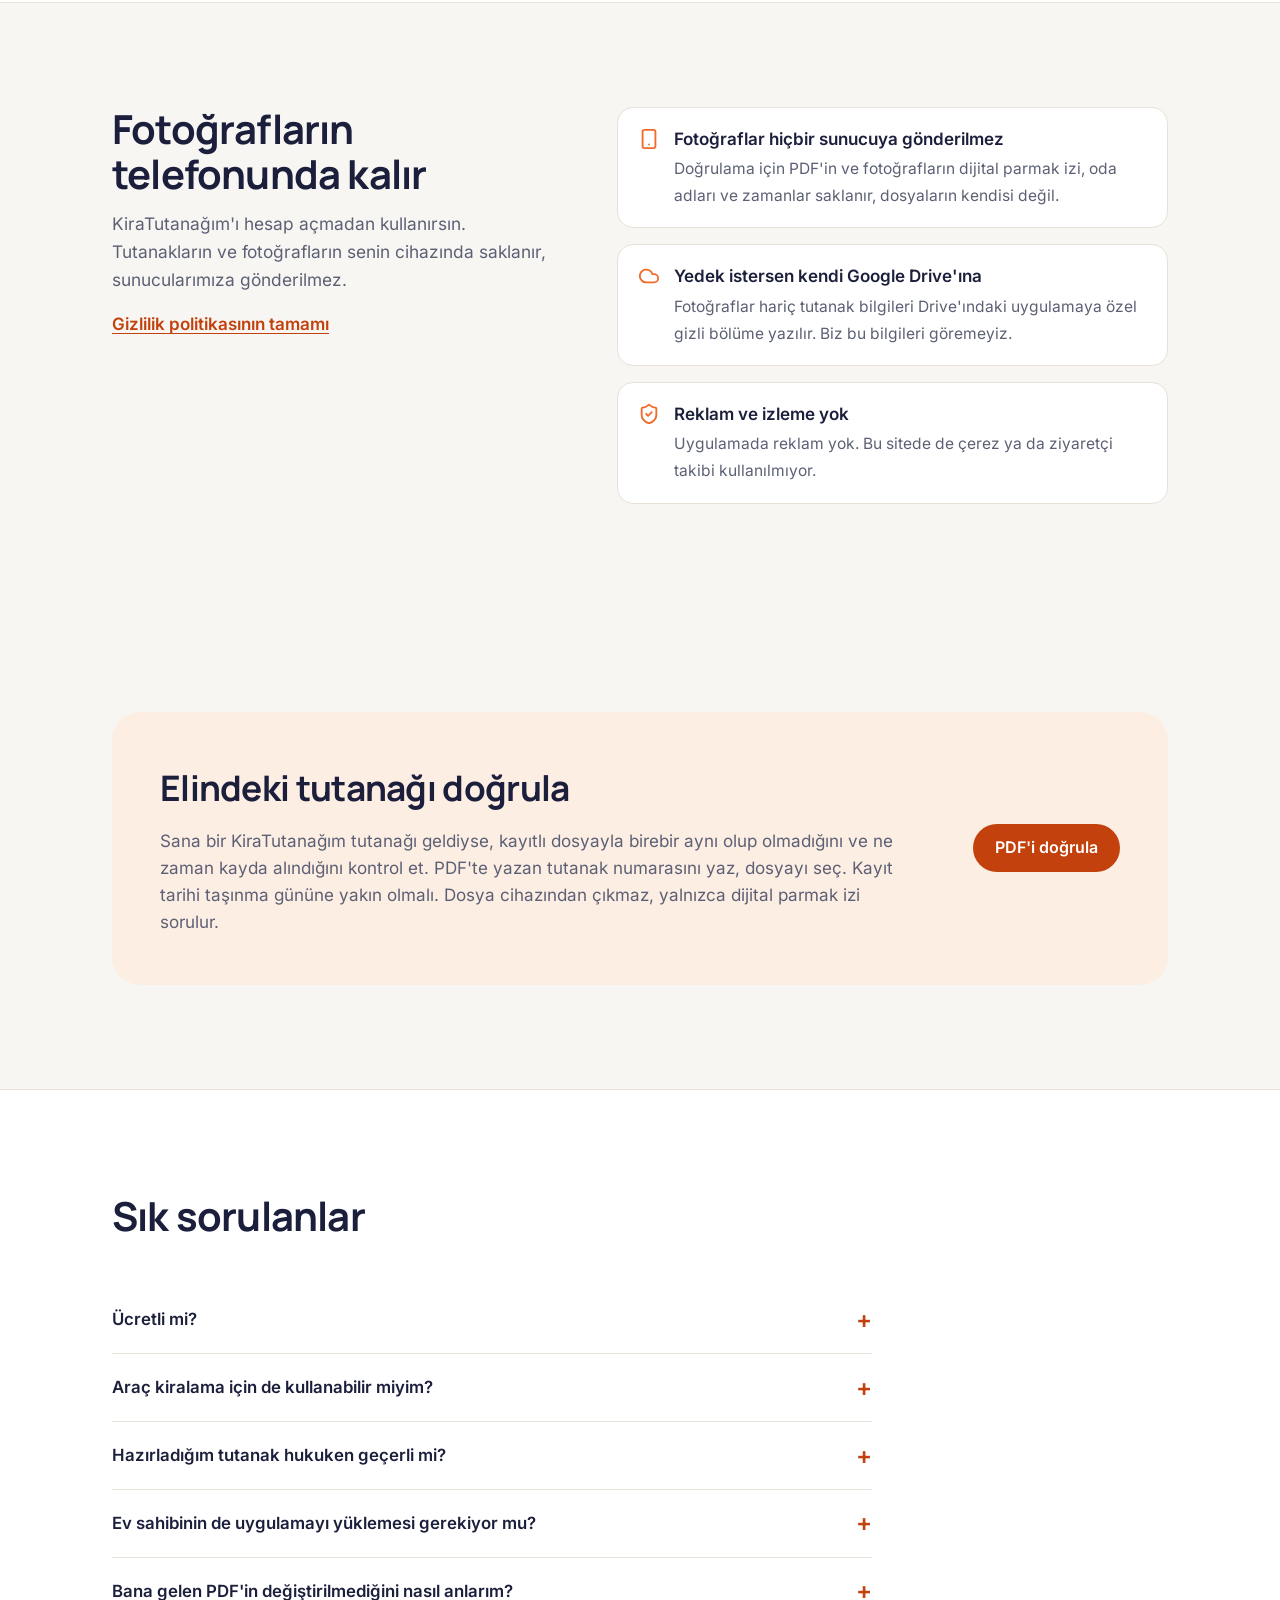
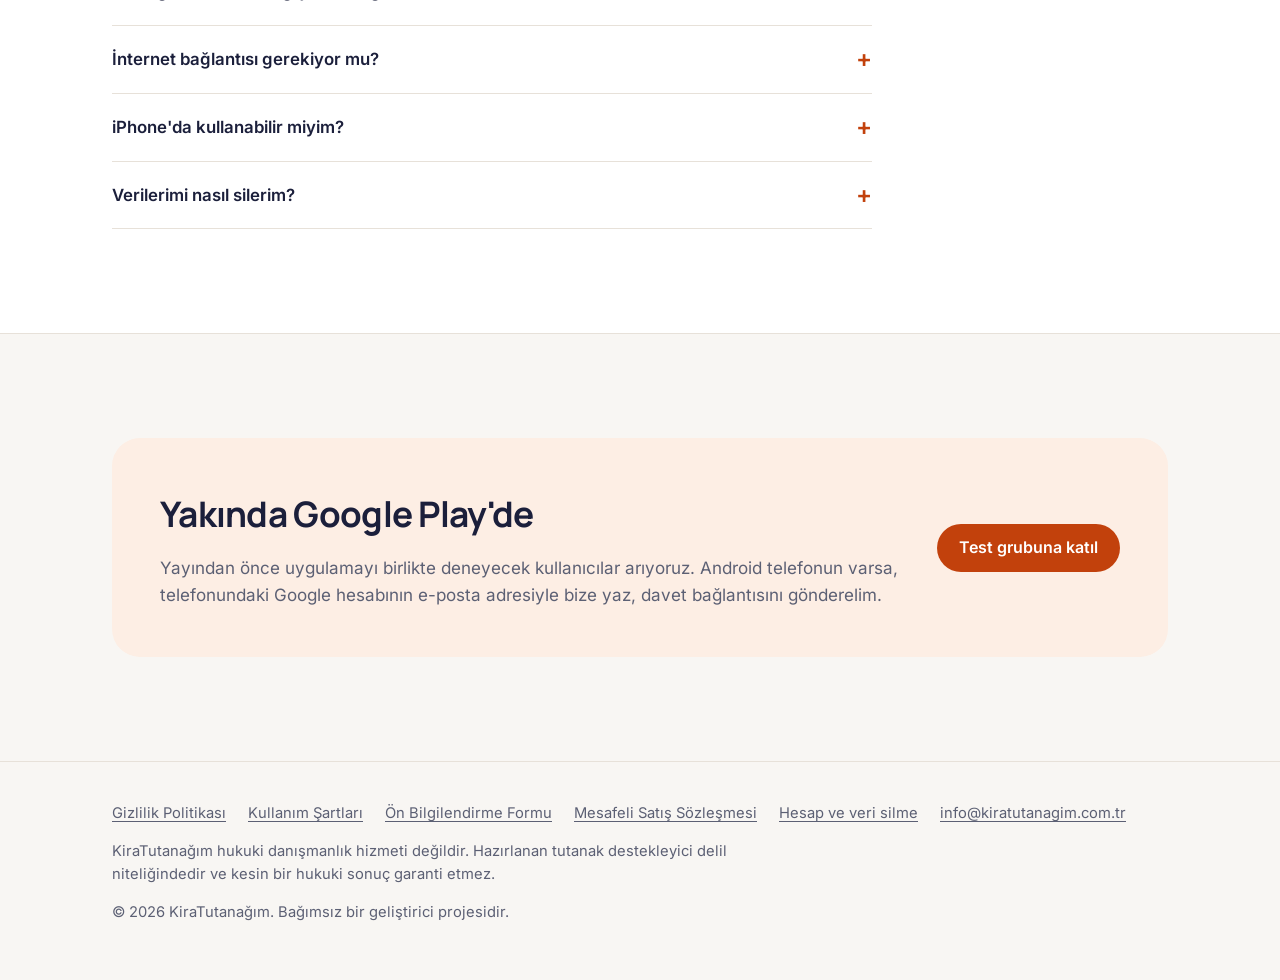
==== commit 0a3cc0f6: "Ödeme metinleri: denetim düzeltmeleri ve sürüm 1 arşiv kopyaları (yayına hazır değil) - Ayıplı ifa ş" ====
--- a/index.html
+++ b/index.html
@@ -160,7 +160,7 @@
         <li class="step">
           <span class="step-num">3</span>
           <h3>PDF'i al, paylaş</h3>
-          <p>Tutanak tek dokunuşla PDF olur. Telefonuna kaydeder, WhatsApp ya da e-postayla karşı tarafa gönderirsin.</p>
+          <p>Tutanak tek dokunuşla PDF olur. Telefonuna kaydeder, WhatsApp ya da e-postayla karşı tarafa gönderirsin. PDF tutanak başına tek seferlik ücretlidir, tutarı ödemeden önce görürsün.</p>
         </li>
       </ol>
     </div>
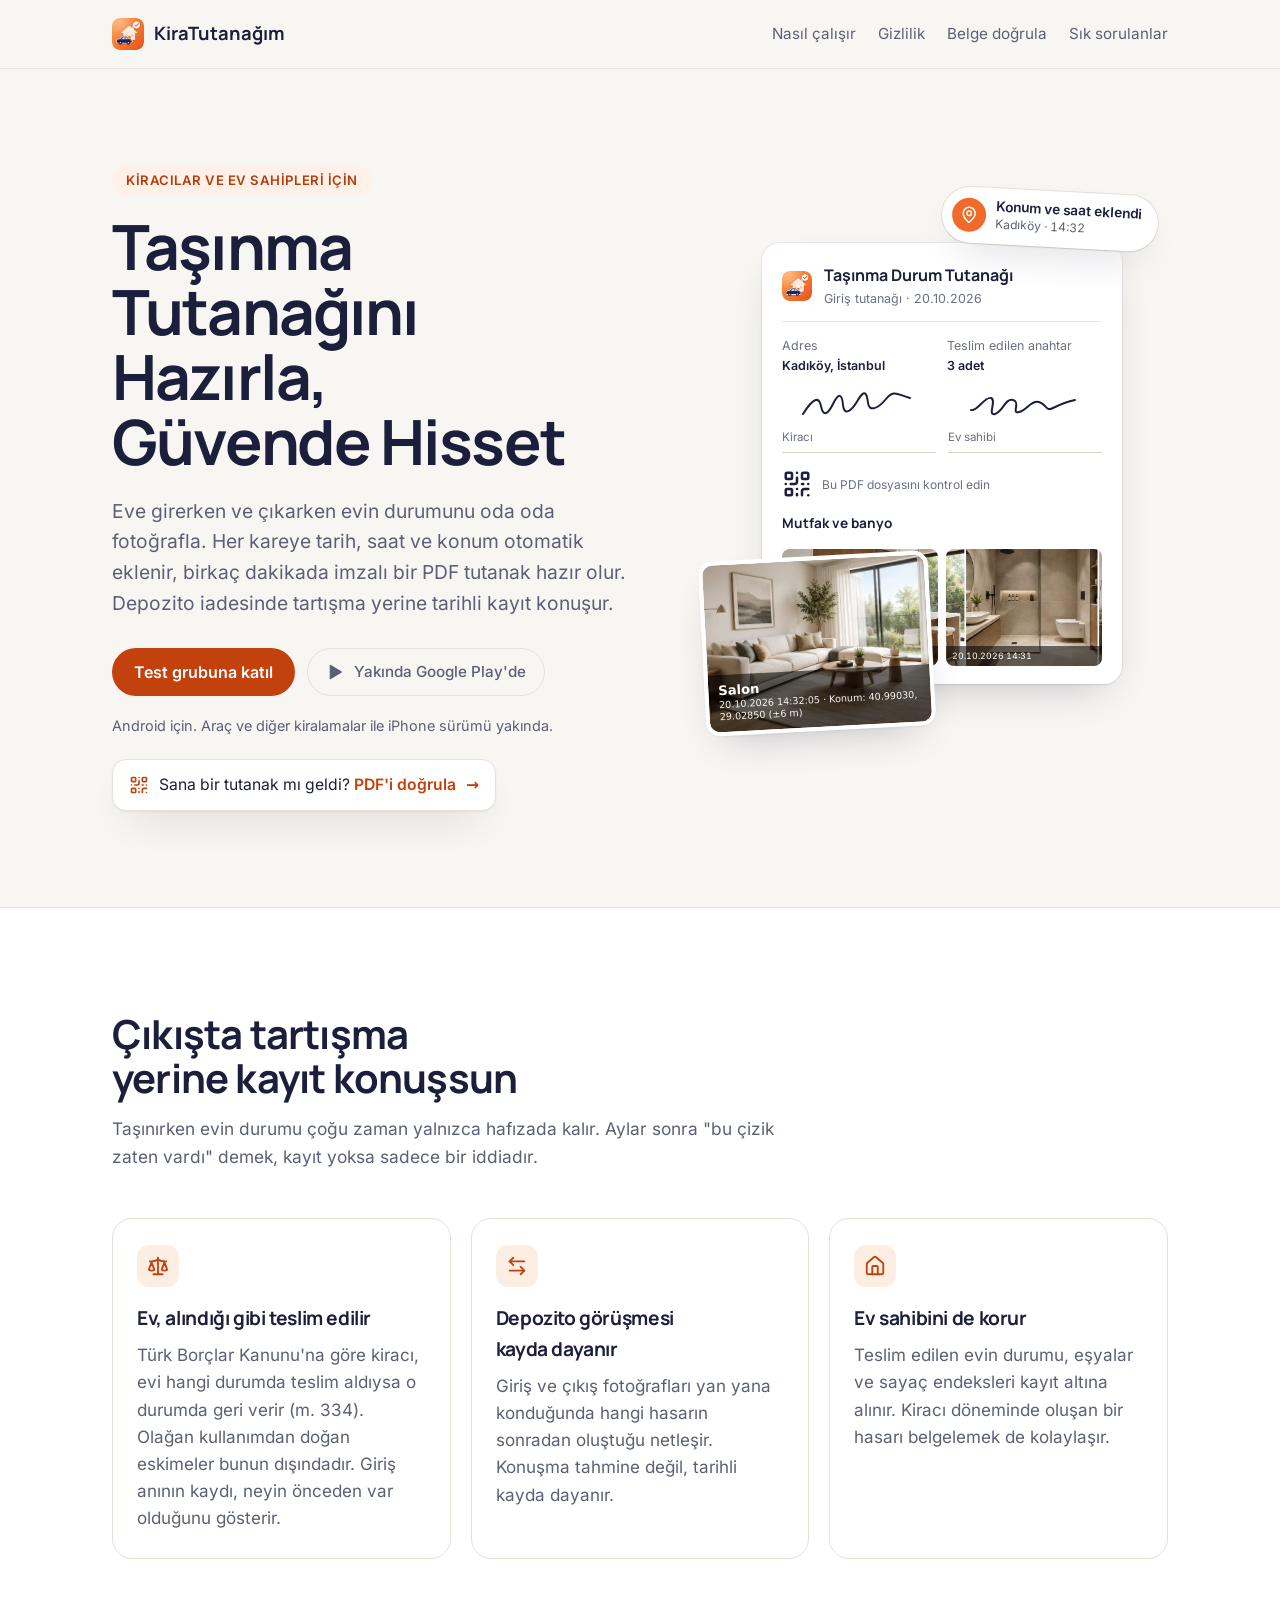
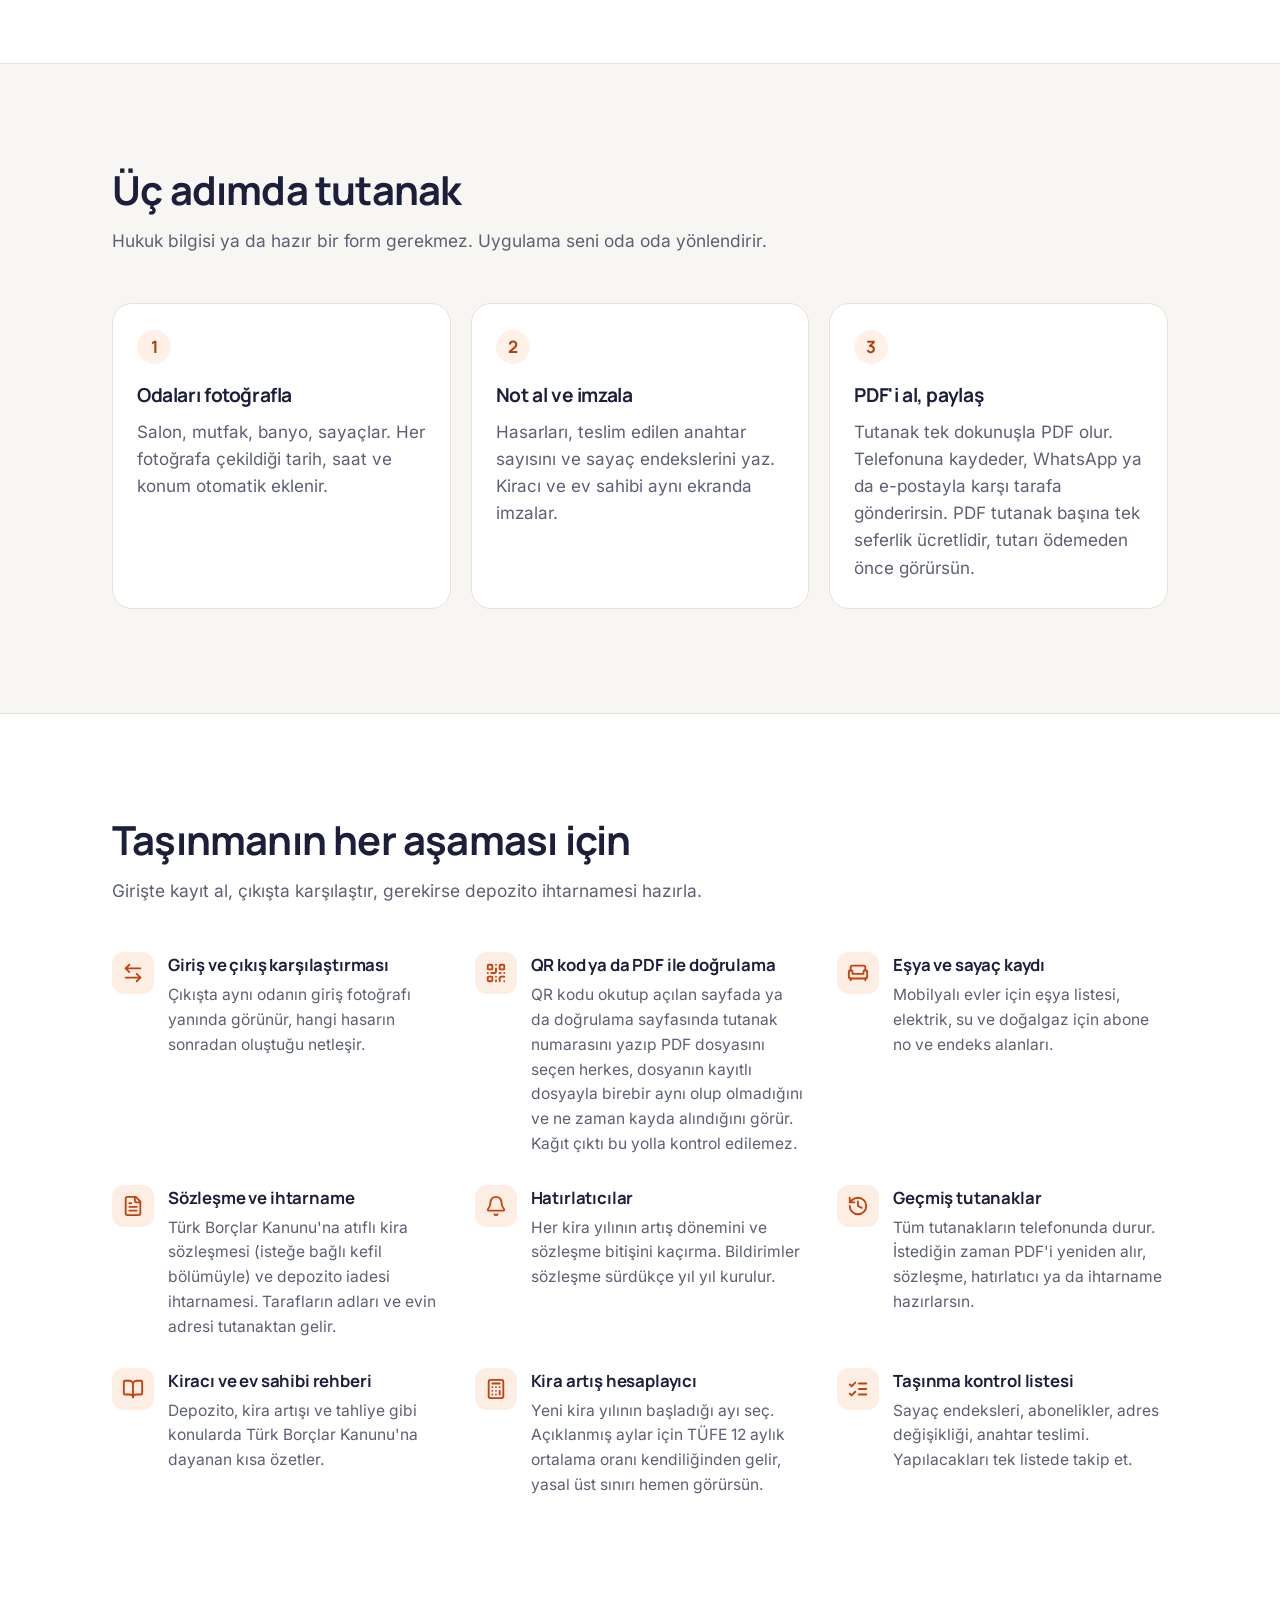
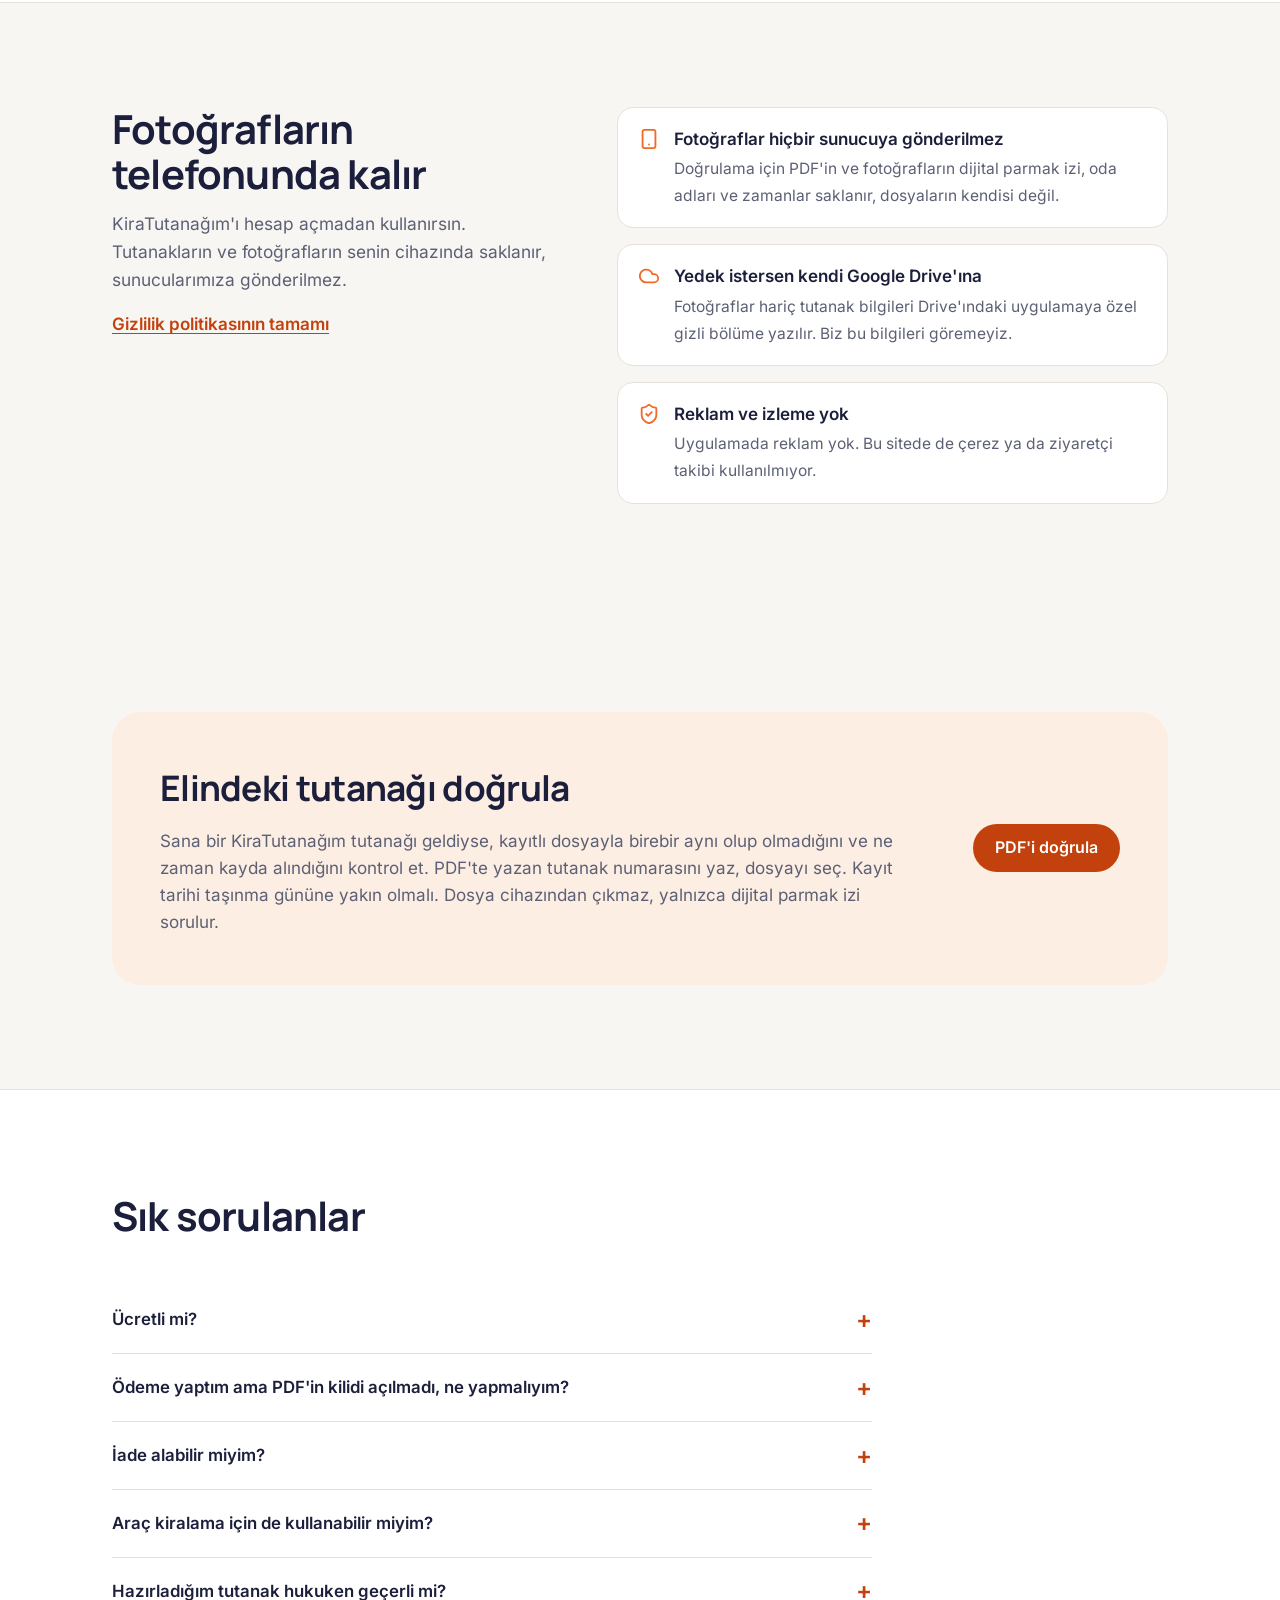
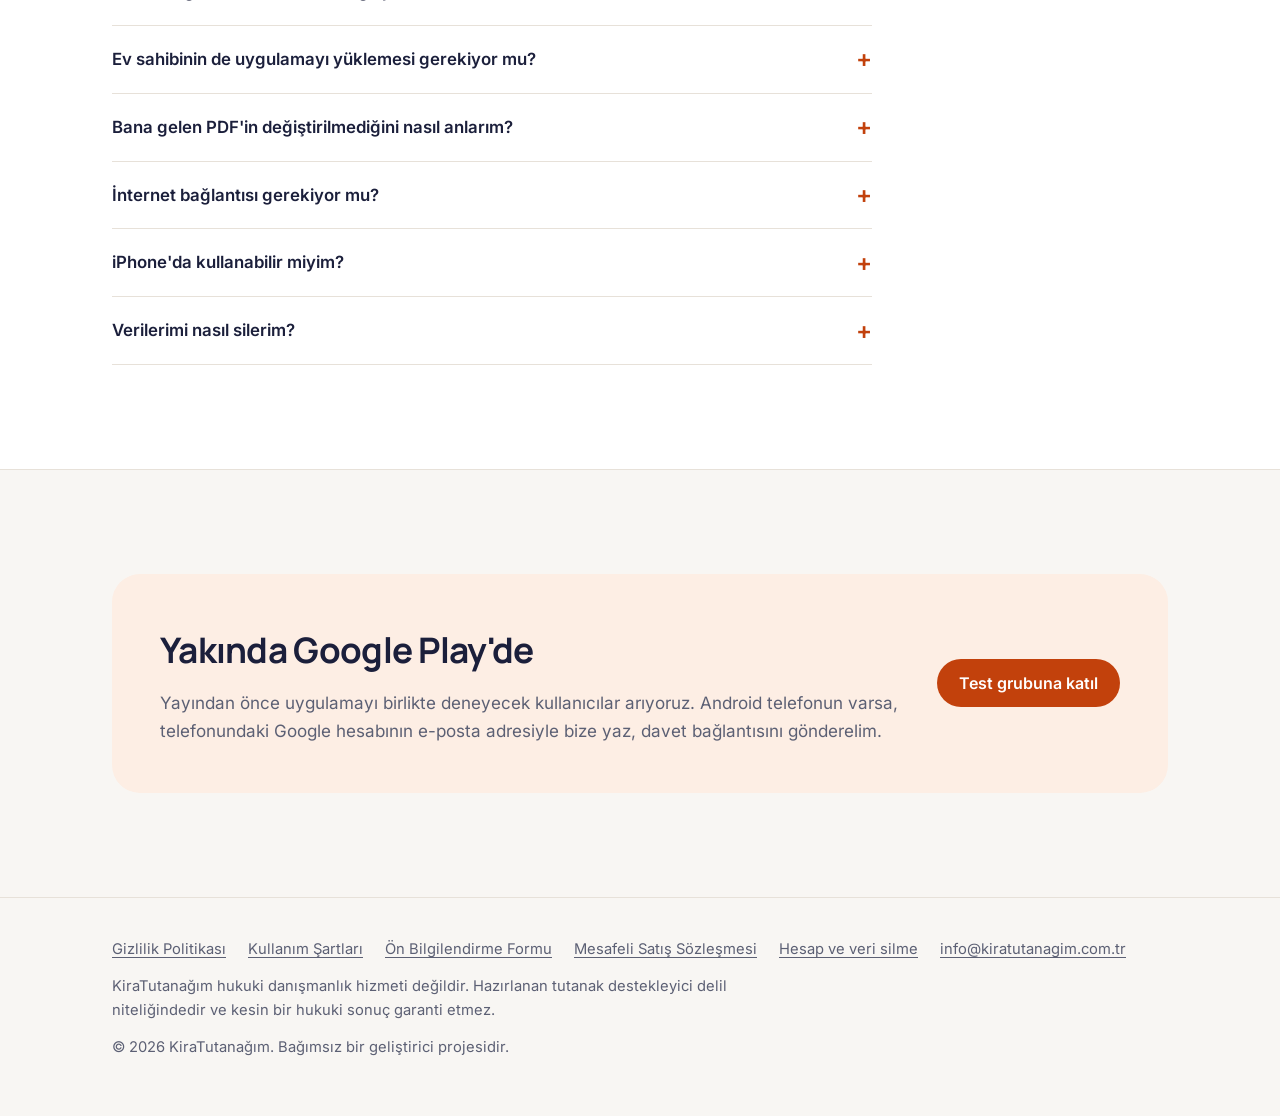
==== commit 50ec1483: "Ödeme metinleri: satıcı bilgileri ve yayın tarihi, SSS'ye ödeme sorunu ve iade Co-Authored-By: Claud" ====
--- a/index.html
+++ b/index.html
@@ -222,6 +222,14 @@
           <p>Uygulamayı indirmek ve tutanak hazırlamak ücretsiz. Tamamlanan bir tutanağın PDF'ini paylaşmak, kaydetmek ya da açmak için o tutanağa özel, tek seferlik bir ücret ödersin. Abonelik yok. Fiyat, ödeme yapmadan önce uygulamada vergiler dahil gösterilir ve ödemeyi Google Play alır. Ayrıntılar <a href="on-bilgilendirme/">Ön Bilgilendirme Formu</a>'nda.</p>
         </details>
         <details>
+          <summary>Ödeme yaptım ama PDF'in kilidi açılmadı, ne yapmalıyım?</summary>
+          <p>Uygulamayı internete bağlıyken bir kez aç ve birkaç dakika bekle. Ödeme kontrol edilir ve kilit çoğu zaman kendiliğinden açılır. Ödemen Google Play'de onay bekliyorsa onaylandığında açılır. Kilit yine açılmazsa Google Play makbuzundaki sipariş numarasıyla (GPA ile başlar) <a href="mailto:info@kiratutanagim.com.tr">info@kiratutanagim.com.tr</a> adresine yaz, en geç 5 iş günü içinde yanıt verilir. Aynı tutanak için ikinci kez ödeme yapma.</p>
+        </details>
+        <details>
+          <summary>İade alabilir miyim?</summary>
+          <p>Satın aldıktan sonraki ilk 48 saat içinde iadeyi doğrudan Google Play'den isteyebilirsin, nasıl yapıldığı <a href="https://support.google.com/googleplay/answer/15574908?hl=tr">Google Play'in iade sayfasında</a> anlatılıyor. 48 saatten sonra <a href="mailto:info@kiratutanagim.com.tr">info@kiratutanagim.com.tr</a> adresine yaz. Kilit ödemeden hemen sonra açıldığı için cayma hakkı yok. Ama ödeme alındığı halde kilit açılmadıysa ya da PDF eksik veya hatalıysa iade isteyebilirsin. Ayrıntılar <a href="on-bilgilendirme/#ayip">Ön Bilgilendirme Formu</a>'nda.</p>
+        </details>
+        <details>
           <summary>Araç kiralama için de kullanabilir miyim?</summary>
           <p>Şimdilik ev kiralamaları için tasarlandı. Araç ve diğer kiralama türleri için tutanaklar yakında eklenecek.</p>
         </details>
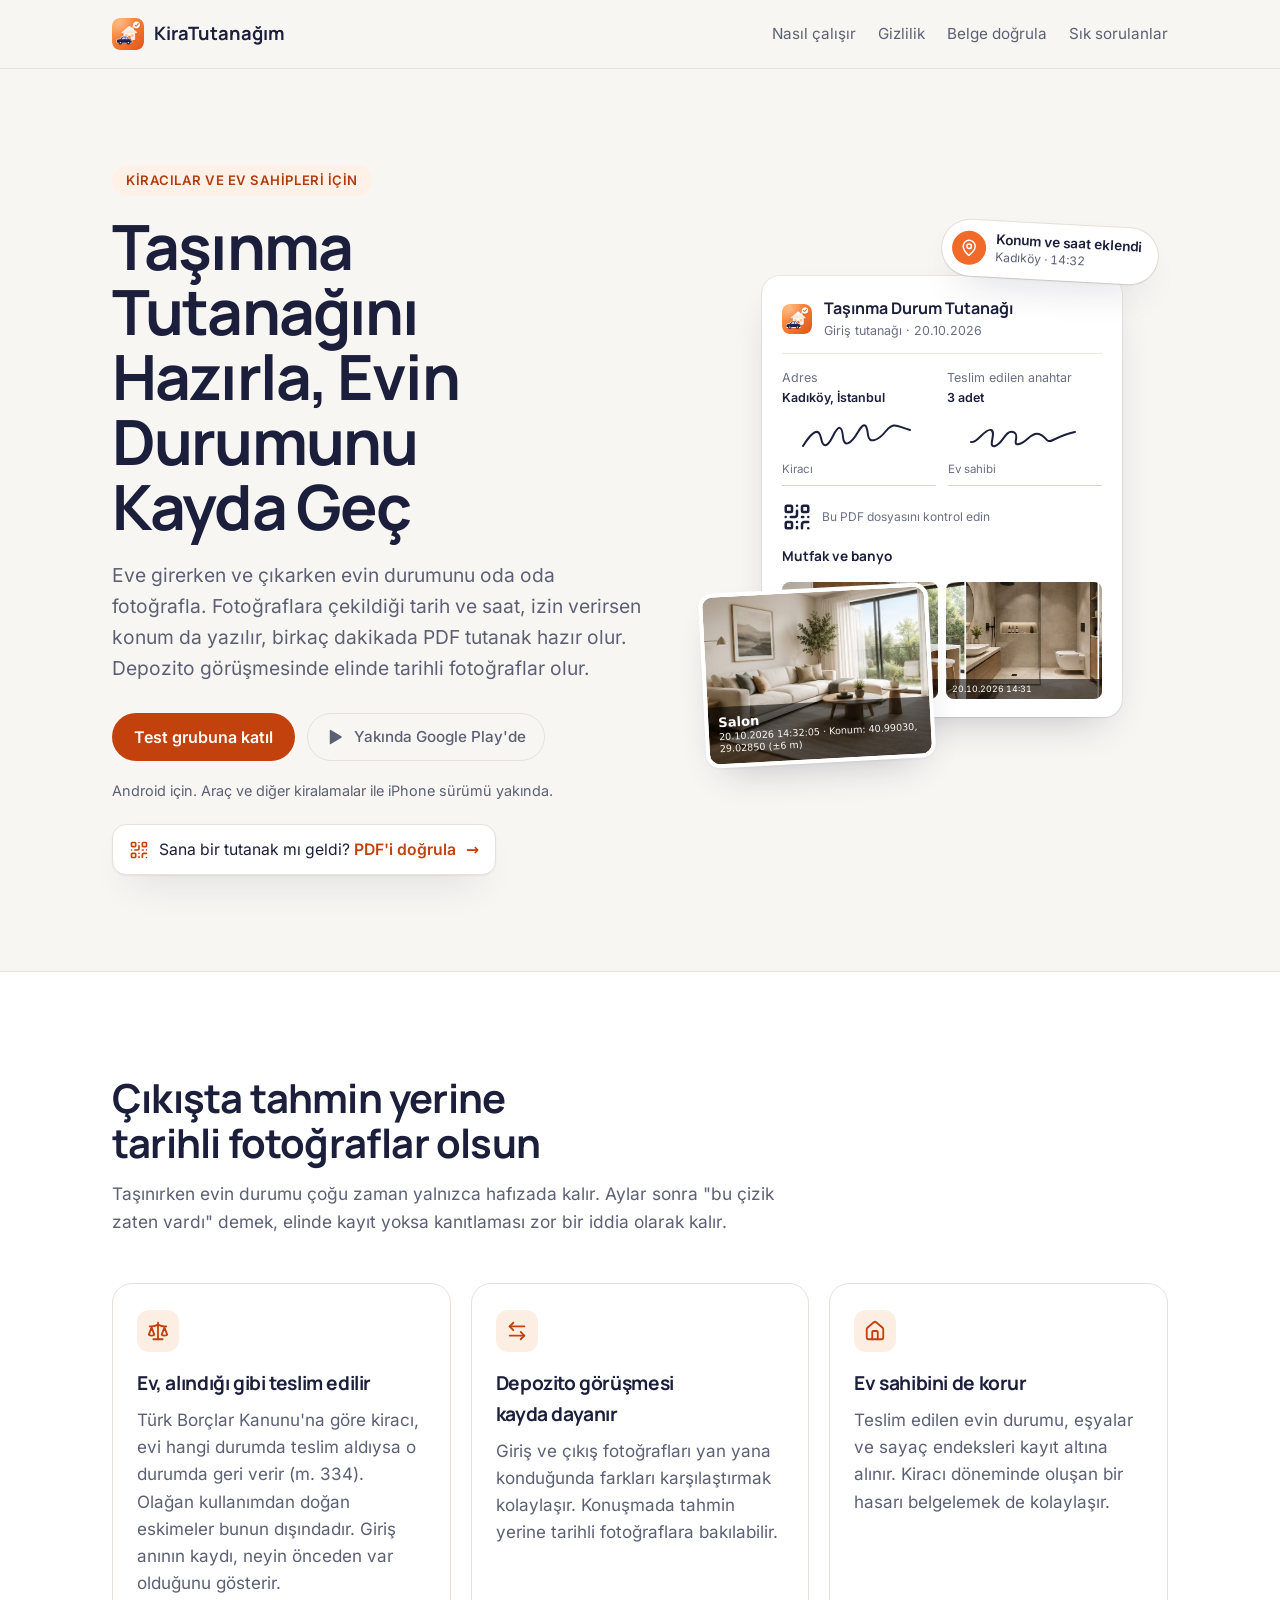
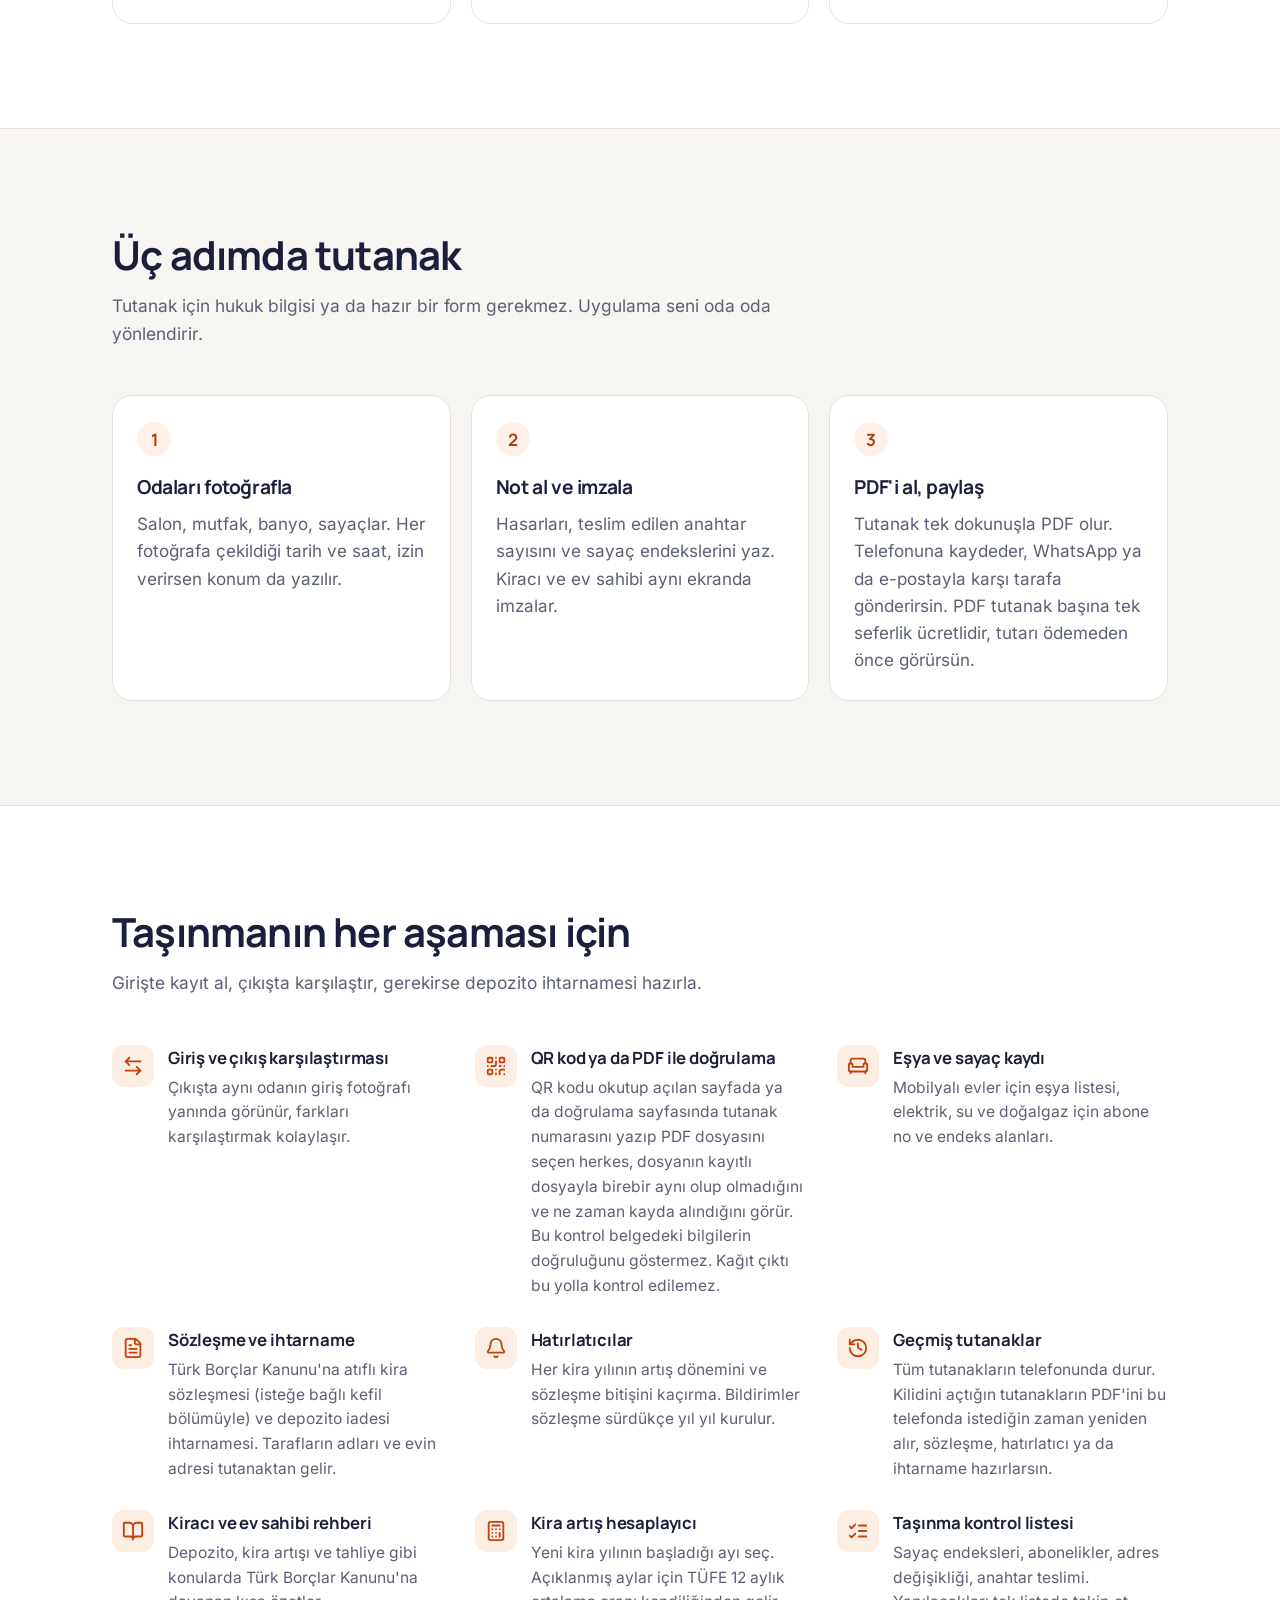
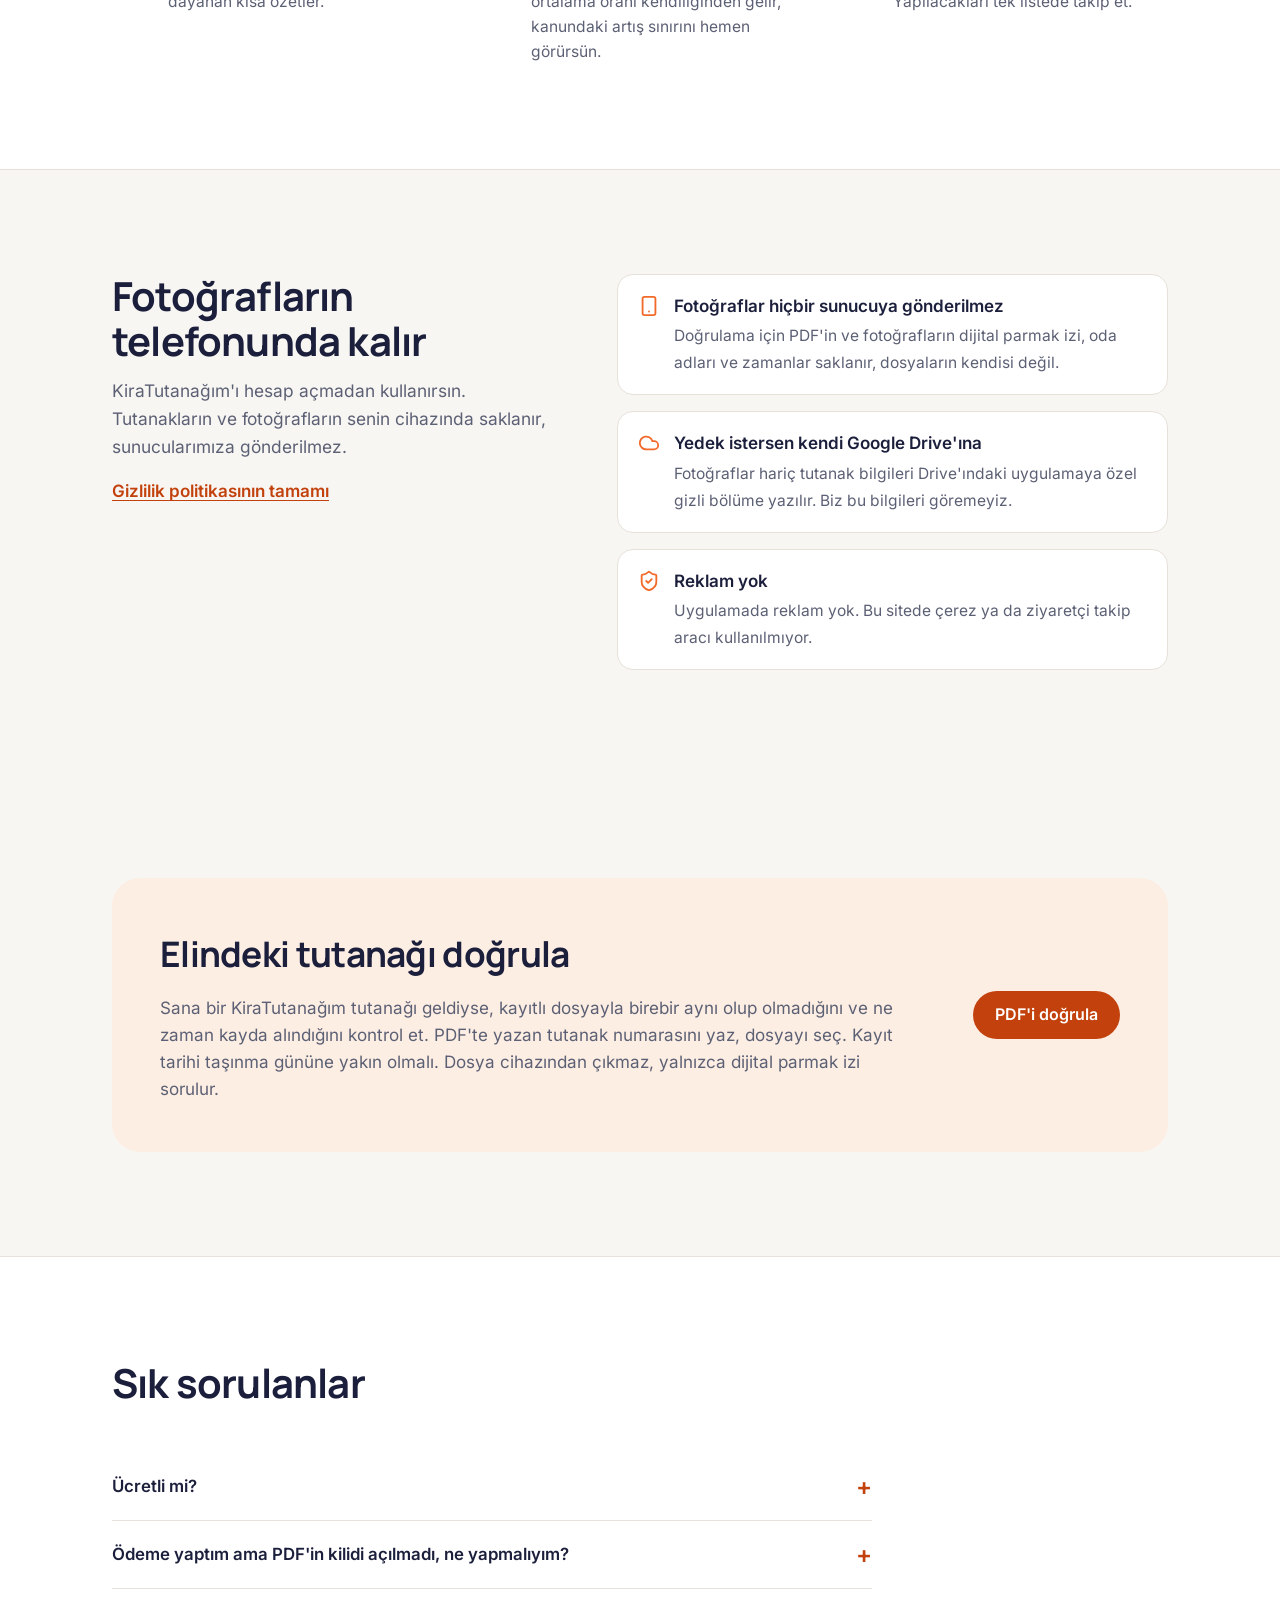
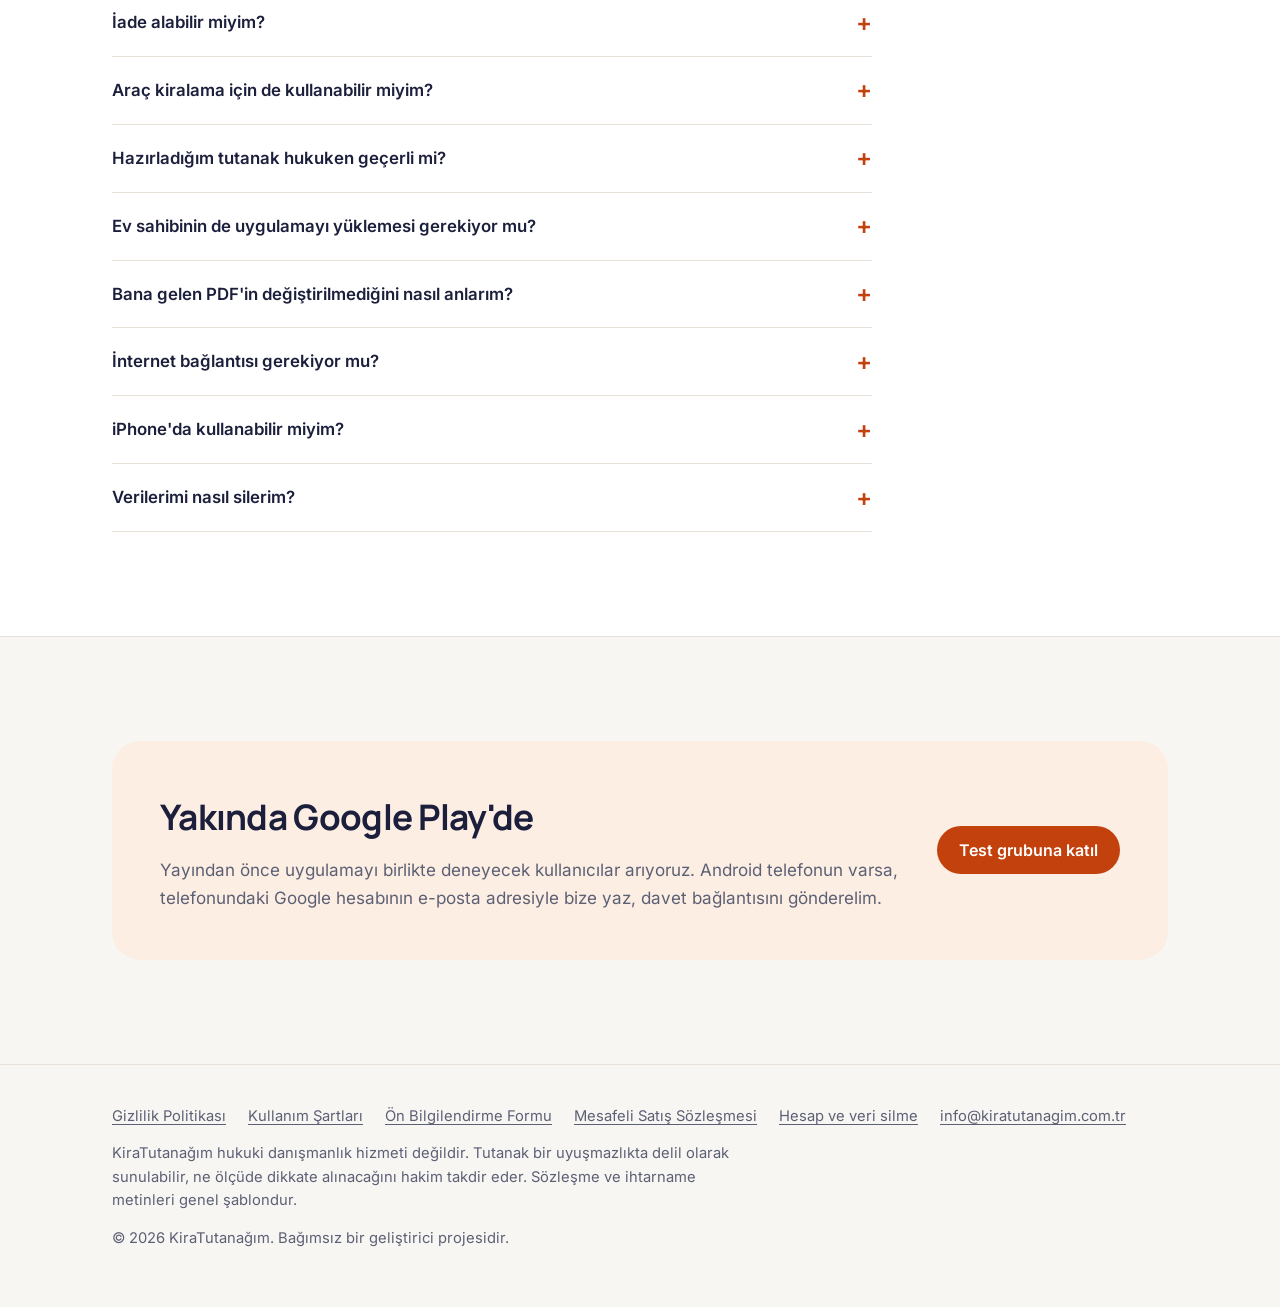
==== commit e9e30d8e: "Hukuki metinler: gizlilik, şartlar, satış belgeleri sürüm 2 Gizlilik politikası kodla eşitlendi: kam" ====
--- a/index.html
+++ b/index.html
@@ -3,14 +3,14 @@
 <head>
 <meta charset="utf-8">
 <meta name="viewport" content="width=device-width, initial-scale=1">
-<title>KiraTutanağım | Fotoğraflı, tarih ve konum damgalı taşınma tutanağı</title>
-<meta name="description" content="Eve girerken ve çıkarken evin durumunu fotoğrafla. Her kareye tarih, saat ve konum eklenir, birkaç dakikada imzalı bir PDF tutanak hazır olur.">
+<title>KiraTutanağım | Fotoğraflı, tarih ve konum bilgili taşınma tutanağı</title>
+<meta name="description" content="Eve girerken ve çıkarken evin durumunu fotoğrafla. Fotoğraflara tarih, saat ve konum yazılır, birkaç dakikada PDF tutanak hazır olur.">
 <link rel="canonical" href="https://kiratutanagim.com.tr/">
 <meta property="og:type" content="website">
 <meta property="og:locale" content="tr_TR">
 <meta property="og:site_name" content="KiraTutanağım">
-<meta property="og:title" content="KiraTutanağım | Taşınma Tutanağını Hazırla, Güvende Hisset">
-<meta property="og:description" content="Fotoğraflı, tarih ve konum damgalı taşınma tutanağını birkaç dakikada PDF olarak hazırla.">
+<meta property="og:title" content="KiraTutanağım | Taşınma Tutanağını Hazırla, Evin Durumunu Kayda Geç">
+<meta property="og:description" content="Fotoğraflı, tarih ve konum bilgili taşınma tutanağını birkaç dakikada PDF olarak hazırla.">
 <meta property="og:url" content="https://kiratutanagim.com.tr/">
 <meta property="og:image" content="https://kiratutanagim.com.tr/assets/img/og.jpg">
 <meta name="twitter:card" content="summary_large_image">
@@ -62,8 +62,8 @@
     <div class="wrap">
       <div>
         <span class="eyebrow">Kiracılar ve ev sahipleri için</span>
-        <h1>Taşınma Tutanağını Hazırla, Güvende Hisset</h1>
-        <p class="lead">Eve girerken ve çıkarken evin durumunu oda oda fotoğrafla. Her kareye tarih, saat ve konum otomatik eklenir, birkaç dakikada imzalı bir PDF tutanak hazır olur. Depozito iadesinde tartışma yerine tarihli kayıt konuşur.</p>
+        <h1>Taşınma Tutanağını Hazırla, Evin Durumunu Kayda Geç</h1>
+        <p class="lead">Eve girerken ve çıkarken evin durumunu oda oda fotoğrafla. Fotoğraflara çekildiği tarih ve saat, izin verirsen konum da yazılır, birkaç dakikada PDF tutanak hazır olur. Depozito görüşmesinde elinde tarihli fotoğraflar olur.</p>
         <div class="cta-row">
           <a class="btn btn-primary" href="mailto:info@kiratutanagim.com.tr?subject=Test%20grubuna%20kat%C4%B1lmak%20istiyorum&amp;body=Merhaba%2C%20KiraTutana%C4%9F%C4%B1m%20kapal%C4%B1%20testine%20kat%C4%B1lmak%20istiyorum.%0A%0AAndroid%20telefonumdaki%20Google%20hesab%C4%B1m%C4%B1n%20e-postas%C4%B1%3A%20">Test grubuna katıl</a>
           <span class="play-soon"><svg class="icon" aria-hidden="true"><use href="#i-play"/></svg>Yakında Google Play'de</span>
@@ -117,8 +117,8 @@
   <section class="section section-alt">
     <div class="wrap">
       <div class="section-head">
-        <h2>Çıkışta tartışma yerine kayıt konuşsun</h2>
-        <p>Taşınırken evin durumu çoğu zaman yalnızca hafızada kalır. Aylar sonra "bu çizik zaten vardı" demek, kayıt yoksa sadece bir iddiadır.</p>
+        <h2>Çıkışta tahmin yerine tarihli fotoğraflar olsun</h2>
+        <p>Taşınırken evin durumu çoğu zaman yalnızca hafızada kalır. Aylar sonra "bu çizik zaten vardı" demek, elinde kayıt yoksa kanıtlaması zor bir iddia olarak kalır.</p>
       </div>
       <ul class="steps">
         <li class="step">
@@ -129,7 +129,7 @@
         <li class="step">
           <span class="feature-icon"><svg class="icon" aria-hidden="true"><use href="#i-compare"/></svg></span>
           <h3>Depozito görüşmesi kayda dayanır</h3>
-          <p>Giriş ve çıkış fotoğrafları yan yana konduğunda hangi hasarın sonradan oluştuğu netleşir. Konuşma tahmine değil, tarihli kayda dayanır.</p>
+          <p>Giriş ve çıkış fotoğrafları yan yana konduğunda farkları karşılaştırmak kolaylaşır. Konuşmada tahmin yerine tarihli fotoğraflara bakılabilir.</p>
         </li>
         <li class="step">
           <span class="feature-icon"><svg class="icon" aria-hidden="true"><use href="#i-house"/></svg></span>
@@ -144,13 +144,13 @@
     <div class="wrap">
       <div class="section-head">
         <h2>Üç adımda tutanak</h2>
-        <p>Hukuk bilgisi ya da hazır bir form gerekmez. Uygulama seni oda oda yönlendirir.</p>
+        <p>Tutanak için hukuk bilgisi ya da hazır bir form gerekmez. Uygulama seni oda oda yönlendirir.</p>
       </div>
       <ol class="steps">
         <li class="step">
           <span class="step-num">1</span>
           <h3>Odaları fotoğrafla</h3>
-          <p>Salon, mutfak, banyo, sayaçlar. Her fotoğrafa çekildiği tarih, saat ve konum otomatik eklenir.</p>
+          <p>Salon, mutfak, banyo, sayaçlar. Her fotoğrafa çekildiği tarih ve saat, izin verirsen konum da yazılır.</p>
         </li>
         <li class="step">
           <span class="step-num">2</span>
@@ -173,14 +173,14 @@
           <p>Girişte kayıt al, çıkışta karşılaştır, gerekirse depozito ihtarnamesi hazırla.</p>
         </div>
         <ul class="feature-list">
-          <li><span class="feature-icon"><svg class="icon" aria-hidden="true"><use href="#i-compare"/></svg></span><div><h3>Giriş ve çıkış karşılaştırması</h3><p>Çıkışta aynı odanın giriş fotoğrafı yanında görünür, hangi hasarın sonradan oluştuğu netleşir.</p></div></li>
-          <li><span class="feature-icon"><svg class="icon" aria-hidden="true"><use href="#i-qr"/></svg></span><div><h3>QR kod ya da PDF ile doğrulama</h3><p>QR kodu okutup açılan sayfada ya da doğrulama sayfasında tutanak numarasını yazıp PDF dosyasını seçen herkes, dosyanın kayıtlı dosyayla birebir aynı olup olmadığını ve ne zaman kayda alındığını görür. Kağıt çıktı bu yolla kontrol edilemez.</p></div></li>
+          <li><span class="feature-icon"><svg class="icon" aria-hidden="true"><use href="#i-compare"/></svg></span><div><h3>Giriş ve çıkış karşılaştırması</h3><p>Çıkışta aynı odanın giriş fotoğrafı yanında görünür, farkları karşılaştırmak kolaylaşır.</p></div></li>
+          <li><span class="feature-icon"><svg class="icon" aria-hidden="true"><use href="#i-qr"/></svg></span><div><h3>QR kod ya da PDF ile doğrulama</h3><p>QR kodu okutup açılan sayfada ya da doğrulama sayfasında tutanak numarasını yazıp PDF dosyasını seçen herkes, dosyanın kayıtlı dosyayla birebir aynı olup olmadığını ve ne zaman kayda alındığını görür. Bu kontrol belgedeki bilgilerin doğruluğunu göstermez. Kağıt çıktı bu yolla kontrol edilemez.</p></div></li>
           <li><span class="feature-icon"><svg class="icon" aria-hidden="true"><use href="#i-sofa"/></svg></span><div><h3>Eşya ve sayaç kaydı</h3><p>Mobilyalı evler için eşya listesi, elektrik, su ve doğalgaz için abone no ve endeks alanları.</p></div></li>
           <li><span class="feature-icon"><svg class="icon" aria-hidden="true"><use href="#i-file"/></svg></span><div><h3>Sözleşme ve ihtarname</h3><p>Türk Borçlar Kanunu'na atıflı kira sözleşmesi (isteğe bağlı kefil bölümüyle) ve depozito iadesi ihtarnamesi. Tarafların adları ve evin adresi tutanaktan gelir.</p></div></li>
           <li><span class="feature-icon"><svg class="icon" aria-hidden="true"><use href="#i-bell"/></svg></span><div><h3>Hatırlatıcılar</h3><p>Her kira yılının artış dönemini ve sözleşme bitişini kaçırma. Bildirimler sözleşme sürdükçe yıl yıl kurulur.</p></div></li>
-          <li><span class="feature-icon"><svg class="icon" aria-hidden="true"><use href="#i-history"/></svg></span><div><h3>Geçmiş tutanaklar</h3><p>Tüm tutanakların telefonunda durur. İstediğin zaman PDF'i yeniden alır, sözleşme, hatırlatıcı ya da ihtarname hazırlarsın.</p></div></li>
+          <li><span class="feature-icon"><svg class="icon" aria-hidden="true"><use href="#i-history"/></svg></span><div><h3>Geçmiş tutanaklar</h3><p>Tüm tutanakların telefonunda durur. Kilidini açtığın tutanakların PDF'ini bu telefonda istediğin zaman yeniden alır, sözleşme, hatırlatıcı ya da ihtarname hazırlarsın.</p></div></li>
           <li><span class="feature-icon"><svg class="icon" aria-hidden="true"><use href="#i-book"/></svg></span><div><h3>Kiracı ve ev sahibi rehberi</h3><p>Depozito, kira artışı ve tahliye gibi konularda Türk Borçlar Kanunu'na dayanan kısa özetler.</p></div></li>
-          <li><span class="feature-icon"><svg class="icon" aria-hidden="true"><use href="#i-calc"/></svg></span><div><h3>Kira artış hesaplayıcı</h3><p>Yeni kira yılının başladığı ayı seç. Açıklanmış aylar için TÜFE 12 aylık ortalama oranı kendiliğinden gelir, yasal üst sınırı hemen görürsün.</p></div></li>
+          <li><span class="feature-icon"><svg class="icon" aria-hidden="true"><use href="#i-calc"/></svg></span><div><h3>Kira artış hesaplayıcı</h3><p>Yeni kira yılının başladığı ayı seç. Açıklanmış aylar için TÜFE 12 aylık ortalama oranı kendiliğinden gelir, kanundaki artış sınırını hemen görürsün.</p></div></li>
           <li><span class="feature-icon"><svg class="icon" aria-hidden="true"><use href="#i-list"/></svg></span><div><h3>Taşınma kontrol listesi</h3><p>Sayaç endeksleri, abonelikler, adres değişikliği, anahtar teslimi. Yapılacakları tek listede takip et.</p></div></li>
         </ul>
     </div>
@@ -196,7 +196,7 @@
       <ul class="privacy-points">
         <li><svg class="icon" aria-hidden="true"><use href="#i-phone"/></svg><div><strong>Fotoğraflar hiçbir sunucuya gönderilmez</strong><span>Doğrulama için PDF'in ve fotoğrafların dijital parmak izi, oda adları ve zamanlar saklanır, dosyaların kendisi değil.</span></div></li>
         <li><svg class="icon" aria-hidden="true"><use href="#i-cloud"/></svg><div><strong>Yedek istersen kendi Google Drive'ına</strong><span>Fotoğraflar hariç tutanak bilgileri Drive'ındaki uygulamaya özel gizli bölüme yazılır. Biz bu bilgileri göremeyiz.</span></div></li>
-        <li><svg class="icon" aria-hidden="true"><use href="#i-shield"/></svg><div><strong>Reklam ve izleme yok</strong><span>Uygulamada reklam yok. Bu sitede de çerez ya da ziyaretçi takibi kullanılmıyor.</span></div></li>
+        <li><svg class="icon" aria-hidden="true"><use href="#i-shield"/></svg><div><strong>Reklam yok</strong><span>Uygulamada reklam yok. Bu sitede çerez ya da ziyaretçi takip aracı kullanılmıyor.</span></div></li>
       </ul>
     </div>
   </section>
@@ -227,7 +227,7 @@
         </details>
         <details>
           <summary>İade alabilir miyim?</summary>
-          <p>Satın aldıktan sonraki ilk 48 saat içinde iadeyi doğrudan Google Play'den isteyebilirsin, nasıl yapıldığı <a href="https://support.google.com/googleplay/answer/15574908?hl=tr">Google Play'in iade sayfasında</a> anlatılıyor. 48 saatten sonra <a href="mailto:info@kiratutanagim.com.tr">info@kiratutanagim.com.tr</a> adresine yaz. Kilit ödemeden hemen sonra açıldığı için cayma hakkı yok. Ama ödeme alındığı halde kilit açılmadıysa ya da PDF eksik veya hatalıysa iade isteyebilirsin. Ayrıntılar <a href="on-bilgilendirme/#ayip">Ön Bilgilendirme Formu</a>'nda.</p>
+          <p>Kilit ödemenin onaylanmasıyla birlikte açıldığı için cayma hakkı yok. Google Play, satın almadan sonraki ilk 48 saat içinde kendi kurallarına göre iade talebini değerlendirebilir, nasıl başvurulduğu <a href="https://support.google.com/googleplay/answer/15574908?hl=tr">Google Play'in iade sayfasında</a> anlatılıyor. Ödeme alındığı halde kilit açılmadıysa ya da PDF eksik veya hatalıysa, süre ne olursa olsun <a href="mailto:info@kiratutanagim.com.tr">info@kiratutanagim.com.tr</a> adresine yaz, kanundan doğan haklarını kullanabilirsin. Ayrıntılar <a href="on-bilgilendirme/#ayip">Ön Bilgilendirme Formu</a>'nda.</p>
         </details>
         <details>
           <summary>Araç kiralama için de kullanabilir miyim?</summary>
@@ -284,7 +284,7 @@
       <a href="hesap-silme/">Hesap ve veri silme</a>
       <a href="mailto:info@kiratutanagim.com.tr">info@kiratutanagim.com.tr</a>
     </nav>
-    <p>KiraTutanağım hukuki danışmanlık hizmeti değildir. Hazırlanan tutanak destekleyici delil niteliğindedir ve kesin bir hukuki sonuç garanti etmez.</p>
+    <p>KiraTutanağım hukuki danışmanlık hizmeti değildir. Tutanak bir uyuşmazlıkta delil olarak sunulabilir, ne ölçüde dikkate alınacağını hakim takdir eder. Sözleşme ve ihtarname metinleri genel şablondur.</p>
     <p>© 2026 KiraTutanağım. Bağımsız bir geliştirici projesidir.</p>
   </div>
 </footer>
